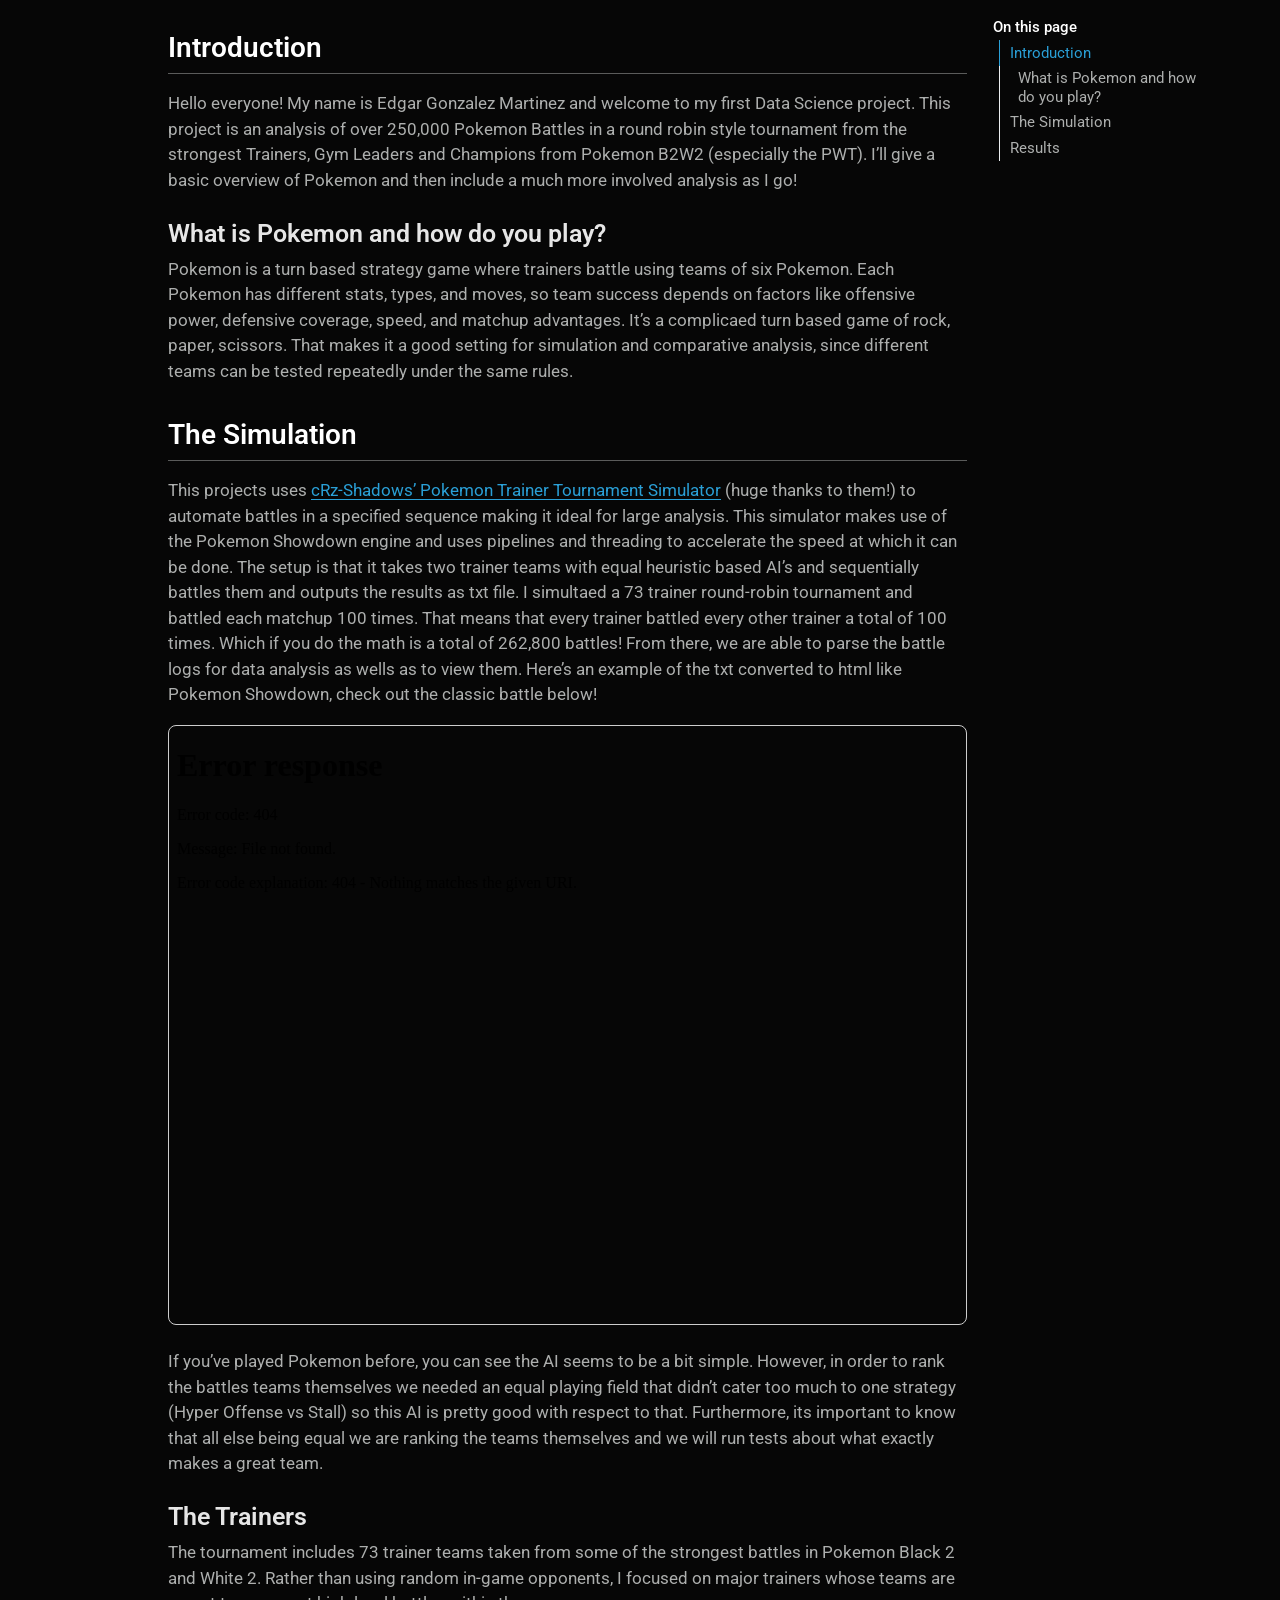
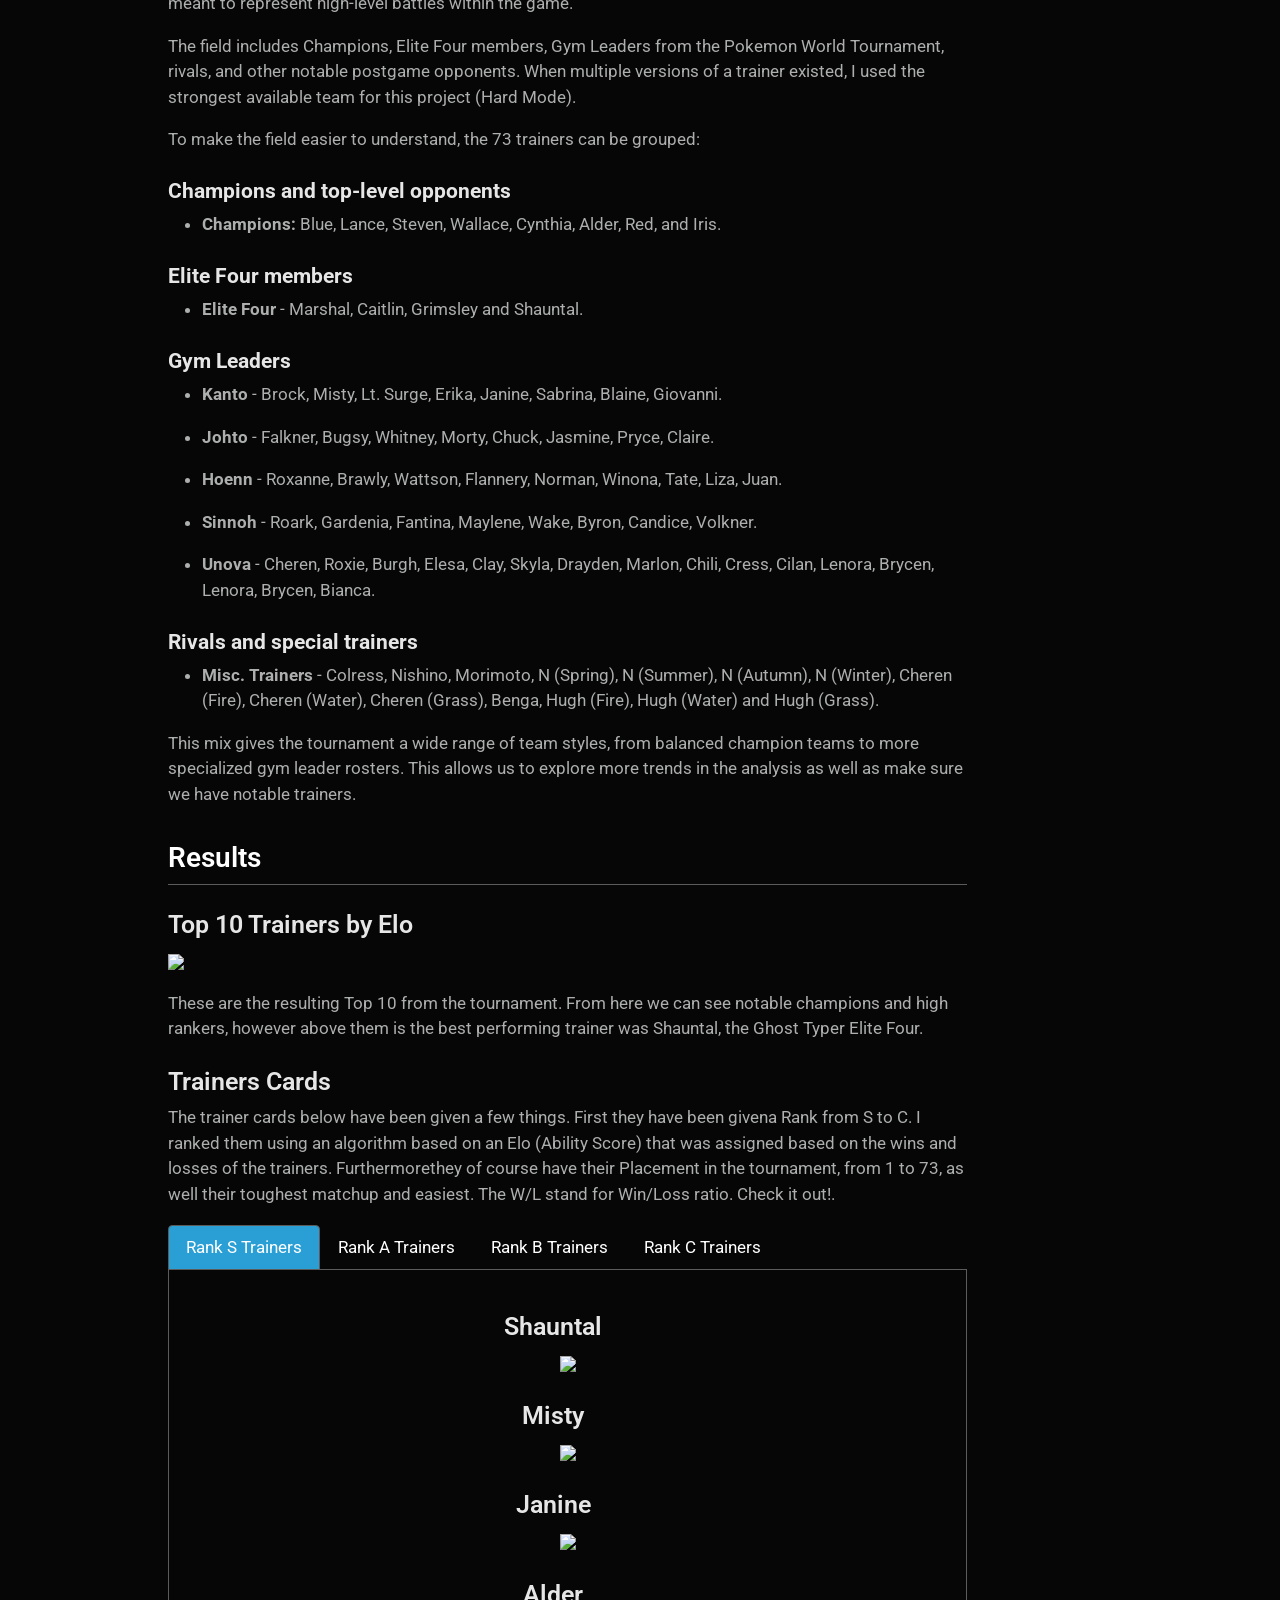
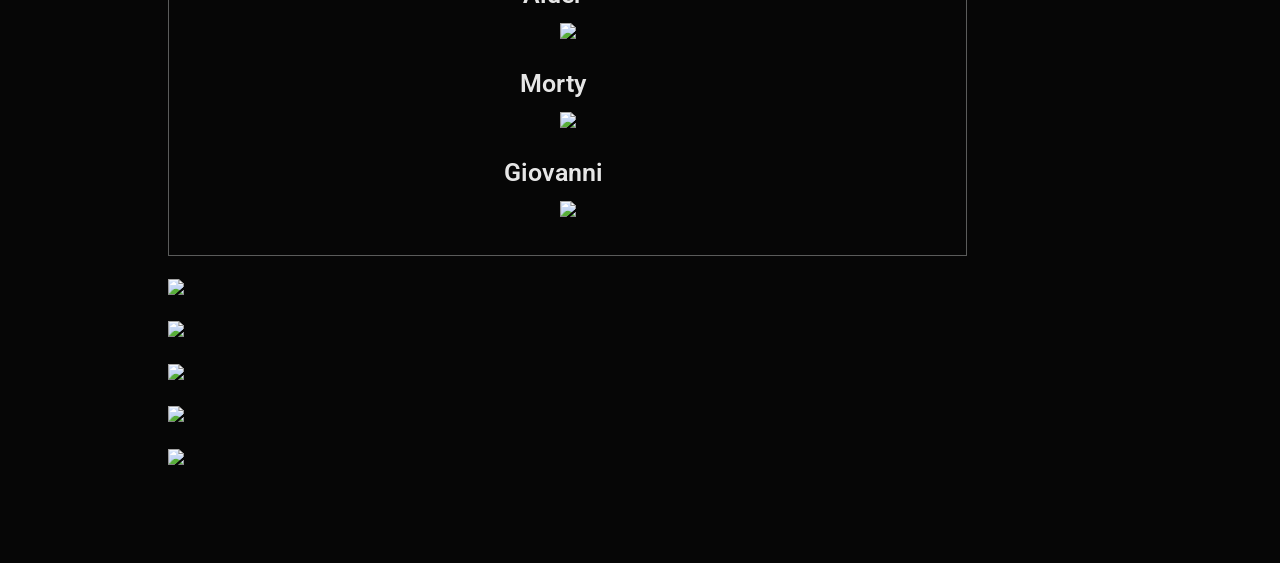
==== docs/index.html @ 23c2a42d "Fresh start: Website and code only, excluding raw data" ====
<!DOCTYPE html>
<html xmlns="http://www.w3.org/1999/xhtml" lang="en" xml:lang="en"><head>

<meta charset="utf-8">
<meta name="generator" content="quarto-1.4.550">

<meta name="viewport" content="width=device-width, initial-scale=1.0, user-scalable=yes">


<title>index</title>
<style>
code{white-space: pre-wrap;}
span.smallcaps{font-variant: small-caps;}
div.columns{display: flex; gap: min(4vw, 1.5em);}
div.column{flex: auto; overflow-x: auto;}
div.hanging-indent{margin-left: 1.5em; text-indent: -1.5em;}
ul.task-list{list-style: none;}
ul.task-list li input[type="checkbox"] {
  width: 0.8em;
  margin: 0 0.8em 0.2em -1em; /* quarto-specific, see https://github.com/quarto-dev/quarto-cli/issues/4556 */ 
  vertical-align: middle;
}
</style>


<script src="site_libs/quarto-nav/quarto-nav.js"></script>
<script src="site_libs/clipboard/clipboard.min.js"></script>
<script src="site_libs/quarto-search/autocomplete.umd.js"></script>
<script src="site_libs/quarto-search/fuse.min.js"></script>
<script src="site_libs/quarto-search/quarto-search.js"></script>
<meta name="quarto:offset" content="./">
<script src="site_libs/quarto-html/quarto.js"></script>
<script src="site_libs/quarto-html/popper.min.js"></script>
<script src="site_libs/quarto-html/tippy.umd.min.js"></script>
<script src="site_libs/quarto-html/anchor.min.js"></script>
<link href="site_libs/quarto-html/tippy.css" rel="stylesheet">
<link href="site_libs/quarto-html/quarto-syntax-highlighting-dark.css" rel="stylesheet" id="quarto-text-highlighting-styles">
<script src="site_libs/bootstrap/bootstrap.min.js"></script>
<link href="site_libs/bootstrap/bootstrap-icons.css" rel="stylesheet">
<link href="site_libs/bootstrap/bootstrap.min.css" rel="stylesheet" id="quarto-bootstrap" data-mode="dark">
<script id="quarto-search-options" type="application/json">{
  "location": "sidebar",
  "copy-button": false,
  "collapse-after": 3,
  "panel-placement": "start",
  "type": "textbox",
  "limit": 50,
  "keyboard-shortcut": [
    "f",
    "/",
    "s"
  ],
  "show-item-context": false,
  "language": {
    "search-no-results-text": "No results",
    "search-matching-documents-text": "matching documents",
    "search-copy-link-title": "Copy link to search",
    "search-hide-matches-text": "Hide additional matches",
    "search-more-match-text": "more match in this document",
    "search-more-matches-text": "more matches in this document",
    "search-clear-button-title": "Clear",
    "search-text-placeholder": "",
    "search-detached-cancel-button-title": "Cancel",
    "search-submit-button-title": "Submit",
    "search-label": "Search"
  }
}</script>


</head>

<body>

<div id="quarto-search-results"></div>
<!-- content -->
<div id="quarto-content" class="quarto-container page-columns page-rows-contents page-layout-article">
<!-- sidebar -->
<!-- margin-sidebar -->
    <div id="quarto-margin-sidebar" class="sidebar margin-sidebar">
        <nav id="TOC" role="doc-toc" class="toc-active">
    <h2 id="toc-title">On this page</h2>
   
  <ul>
  <li><a href="#introduction" id="toc-introduction" class="nav-link active" data-scroll-target="#introduction">Introduction</a>
  <ul class="collapse">
  <li><a href="#what-is-pokemon-and-how-do-you-play" id="toc-what-is-pokemon-and-how-do-you-play" class="nav-link" data-scroll-target="#what-is-pokemon-and-how-do-you-play">What is Pokemon and how do you play?</a></li>
  </ul></li>
  <li><a href="#the-simulation" id="toc-the-simulation" class="nav-link" data-scroll-target="#the-simulation">The Simulation</a>
  <ul class="collapse">
  <li><a href="#the-trainers" id="toc-the-trainers" class="nav-link" data-scroll-target="#the-trainers">The Trainers</a></li>
  </ul></li>
  <li><a href="#results" id="toc-results" class="nav-link" data-scroll-target="#results">Results</a>
  <ul class="collapse">
  <li><a href="#top-10-trainers-by-elo" id="toc-top-10-trainers-by-elo" class="nav-link" data-scroll-target="#top-10-trainers-by-elo">Top 10 Trainers by Elo</a></li>
  <li><a href="#trainers-cards" id="toc-trainers-cards" class="nav-link" data-scroll-target="#trainers-cards">Trainers Cards</a></li>
  </ul></li>
  </ul>
</nav>
    </div>
<!-- main -->
<main class="content" id="quarto-document-content">




<section id="introduction" class="level2">
<h2 class="anchored" data-anchor-id="introduction">Introduction</h2>
<p>Hello everyone! My name is Edgar Gonzalez Martinez and welcome to my first Data Science project. This project is an analysis of over 250,000 Pokemon Battles in a round robin style tournament from the strongest Trainers, Gym Leaders and Champions from Pokemon B2W2 (especially the PWT). I’ll give a basic overview of Pokemon and then include a much more involved analysis as I go!</p>
<section id="what-is-pokemon-and-how-do-you-play" class="level3">
<h3 class="anchored" data-anchor-id="what-is-pokemon-and-how-do-you-play">What is Pokemon and how do you play?</h3>
<p>Pokemon is a turn based strategy game where trainers battle using teams of six Pokemon. Each Pokemon has different stats, types, and moves, so team success depends on factors like offensive power, defensive coverage, speed, and matchup advantages. It’s a complicaed turn based game of rock, paper, scissors. That makes it a good setting for simulation and comparative analysis, since different teams can be tested repeatedly under the same rules.</p>
</section>
</section>
<section id="the-simulation" class="level2">
<h2 class="anchored" data-anchor-id="the-simulation">The Simulation</h2>
<p>This projects uses <a href="https://github.com/cRz-Shadows/Pokemon_Trainer_Tournament_Simulator">cRz-Shadows’ Pokemon Trainer Tournament Simulator</a> (huge thanks to them!) to automate battles in a specified sequence making it ideal for large analysis. This simulator makes use of the Pokemon Showdown engine and uses pipelines and threading to accelerate the speed at which it can be done. The setup is that it takes two trainer teams with equal heuristic based AI’s and sequentially battles them and outputs the results as txt file. I simultaed a 73 trainer round-robin tournament and battled each matchup 100 times. That means that every trainer battled every other trainer a total of 100 times. Which if you do the math is a total of 262,800 battles! From there, we are able to parse the battle logs for data analysis as wells as to view them. Here’s an example of the txt converted to html like Pokemon Showdown, check out the classic battle below!</p>
<iframe src="Data/Tour100/battles_html/Blue_vs_Red.html" width="100%" height="600px" style="border: 1px solid #ccc; border-radius: 8px;">
</iframe>
<p>If you’ve played Pokemon before, you can see the AI seems to be a bit simple. However, in order to rank the battles teams themselves we needed an equal playing field that didn’t cater too much to one strategy (Hyper Offense vs Stall) so this AI is pretty good with respect to that. Furthermore, its important to know that all else being equal we are ranking the teams themselves and we will run tests about what exactly makes a great team.</p>
<section id="the-trainers" class="level3">
<h3 class="anchored" data-anchor-id="the-trainers">The Trainers</h3>
<p>The tournament includes 73 trainer teams taken from some of the strongest battles in Pokemon Black 2 and White 2. Rather than using random in-game opponents, I focused on major trainers whose teams are meant to represent high-level battles within the game.</p>
<p>The field includes Champions, Elite Four members, Gym Leaders from the Pokemon World Tournament, rivals, and other notable postgame opponents. When multiple versions of a trainer existed, I used the strongest available team for this project (Hard Mode).</p>
<p>To make the field easier to understand, the 73 trainers can be grouped:</p>
<section id="champions-and-top-level-opponents" class="level4">
<h4 class="anchored" data-anchor-id="champions-and-top-level-opponents"><strong>Champions and top-level opponents</strong></h4>
<ul>
<li><strong>Champions:</strong> Blue, Lance, Steven, Wallace, Cynthia, Alder, Red, and Iris.</li>
</ul>
</section>
<section id="elite-four-members" class="level4">
<h4 class="anchored" data-anchor-id="elite-four-members"><strong>Elite Four members</strong></h4>
<ul>
<li><strong>Elite Four</strong> - Marshal, Caitlin, Grimsley and Shauntal.</li>
</ul>
</section>
<section id="gym-leaders" class="level4">
<h4 class="anchored" data-anchor-id="gym-leaders"><strong>Gym Leaders</strong></h4>
<ul>
<li><p><strong>Kanto</strong> - Brock, Misty, Lt. Surge, Erika, Janine, Sabrina, Blaine, Giovanni.</p></li>
<li><p><strong>Johto</strong> - Falkner, Bugsy, Whitney, Morty, Chuck, Jasmine, Pryce, Claire.</p></li>
<li><p><strong>Hoenn</strong> - Roxanne, Brawly, Wattson, Flannery, Norman, Winona, Tate, Liza, Juan.</p></li>
<li><p><strong>Sinnoh</strong> - Roark, Gardenia, Fantina, Maylene, Wake, Byron, Candice, Volkner.</p></li>
<li><p><strong>Unova</strong> - Cheren, Roxie, Burgh, Elesa, Clay, Skyla, Drayden, Marlon, Chili, Cress, Cilan, Lenora, Brycen, Lenora, Brycen, Bianca.</p></li>
</ul>
</section>
<section id="rivals-and-special-trainers" class="level4">
<h4 class="anchored" data-anchor-id="rivals-and-special-trainers"><strong>Rivals and special trainers</strong></h4>
<ul>
<li><strong>Misc. Trainers</strong> - Colress, Nishino, Morimoto, N (Spring), N (Summer), N (Autumn), N (Winter), Cheren (Fire), Cheren (Water), Cheren (Grass), Benga, Hugh (Fire), Hugh (Water) and Hugh (Grass).</li>
</ul>
<p>This mix gives the tournament a wide range of team styles, from balanced champion teams to more specialized gym leader rosters. This allows us to explore more trends in the analysis as well as make sure we have notable trainers.</p>
</section>
</section>
</section>
<section id="results" class="level2">
<h2 class="anchored" data-anchor-id="results">Results</h2>
<section id="top-10-trainers-by-elo" class="level3">
<h3 class="anchored" data-anchor-id="top-10-trainers-by-elo">Top 10 Trainers by Elo</h3>
<p><img src="Data/top10_elo_bar.png" class="img-fluid" style="width:100.0%"></p>
<p>These are the resulting Top 10 from the tournament. From here we can see notable champions and high rankers, however above them is the best performing trainer was Shauntal, the Ghost Typer Elite Four.</p>
</section>
<section id="trainers-cards" class="level3">
<h3 class="anchored" data-anchor-id="trainers-cards">Trainers Cards</h3>
<p>The trainer cards below have been given a few things. First they have been givena Rank from S to C. I ranked them using an algorithm based on an Elo (Ability Score) that was assigned based on the wins and losses of the trainers. Furthermorethey of course have their Placement in the tournament, from 1 to 73, as well their toughest matchup and easiest. The W/L stand for Win/Loss ratio. Check it out!.</p>
<div class="tabset-margin-container"></div><div class="panel-tabset">
<ul class="nav nav-tabs" role="tablist"><li class="nav-item" role="presentation"><a class="nav-link active" id="tabset-1-1-tab" data-bs-toggle="tab" data-bs-target="#tabset-1-1" role="tab" aria-controls="tabset-1-1" aria-selected="true">Rank S Trainers</a></li><li class="nav-item" role="presentation"><a class="nav-link" id="tabset-1-2-tab" data-bs-toggle="tab" data-bs-target="#tabset-1-2" role="tab" aria-controls="tabset-1-2" aria-selected="false">Rank A Trainers</a></li><li class="nav-item" role="presentation"><a class="nav-link" id="tabset-1-3-tab" data-bs-toggle="tab" data-bs-target="#tabset-1-3" role="tab" aria-controls="tabset-1-3" aria-selected="false">Rank B Trainers</a></li><li class="nav-item" role="presentation"><a class="nav-link" id="tabset-1-4-tab" data-bs-toggle="tab" data-bs-target="#tabset-1-4" role="tab" aria-controls="tabset-1-4" aria-selected="false">Rank C Trainers</a></li></ul>
<div class="tab-content">
<div id="tabset-1-1" class="tab-pane active" role="tabpanel" aria-labelledby="tabset-1-1-tab">
<div style="text-align: center;">
<section id="shauntal" class="level3">
<h3 class="anchored" data-anchor-id="shauntal">Shauntal</h3>
<p><img src="Data/youtube/Output/Shauntal_card.webp" class="img-fluid"></p>
</section>
<section id="misty" class="level3">
<h3 class="anchored" data-anchor-id="misty">Misty</h3>
<p><img src="Data/youtube/Output/Misty_card.webp" class="img-fluid"></p>
</section>
<section id="janine" class="level3">
<h3 class="anchored" data-anchor-id="janine">Janine</h3>
<p><img src="Data/youtube/Output/Janine_card.webp" class="img-fluid"></p>
</section>
<section id="alder" class="level3">
<h3 class="anchored" data-anchor-id="alder">Alder</h3>
<p><img src="Data/youtube/Output/Alder_card.webp" class="img-fluid"></p>
</section>
<section id="morty" class="level3">
<h3 class="anchored" data-anchor-id="morty">Morty</h3>
<p><img src="Data/youtube/Output/Morty_card.webp" class="img-fluid"></p>
</section>
<section id="giovanni" class="level3">
<h3 class="anchored" data-anchor-id="giovanni">Giovanni</h3>
<p><img src="Data/youtube/Output/Giovanni_card.webp" class="img-fluid"></p>
</section>
</div>
</div>
<div id="tabset-1-2" class="tab-pane" role="tabpanel" aria-labelledby="tabset-1-2-tab">
<div style="text-align: center;">
<section id="lance" class="level3">
<h3 class="anchored" data-anchor-id="lance">Lance</h3>
<p><img src="Data/youtube/Output/Lance_card.webp" class="img-fluid"></p>
</section>
<section id="n_autumn" class="level3">
<h3 class="anchored" data-anchor-id="n_autumn">N_Autumn</h3>
<p><img src="Data/youtube/Output/N_Autumn_card.webp" class="img-fluid"></p>
</section>
<section id="skyla" class="level3">
<h3 class="anchored" data-anchor-id="skyla">Skyla</h3>
<p><img src="Data/youtube/Output/Skyla_card.webp" class="img-fluid"></p>
</section>
<section id="wallace" class="level3">
<h3 class="anchored" data-anchor-id="wallace">Wallace</h3>
<p><img src="Data/youtube/Output/Wallace_card.webp" class="img-fluid"></p>
</section>
<section id="elesa" class="level3">
<h3 class="anchored" data-anchor-id="elesa">Elesa</h3>
<p><img src="Data/youtube/Output/Elesa_card.webp" class="img-fluid"></p>
</section>
<section id="clay" class="level3">
<h3 class="anchored" data-anchor-id="clay">Clay</h3>
<p><img src="Data/youtube/Output/Clay_card.webp" class="img-fluid"></p>
</section>
<section id="n_spring" class="level3">
<h3 class="anchored" data-anchor-id="n_spring">N_Spring</h3>
<p><img src="Data/youtube/Output/N_Spring_card.webp" class="img-fluid"></p>
</section>
<section id="jasmine" class="level3">
<h3 class="anchored" data-anchor-id="jasmine">Jasmine</h3>
<p><img src="Data/youtube/Output/Jasmine_card.webp" class="img-fluid"></p>
</section>
<section id="red" class="level3">
<h3 class="anchored" data-anchor-id="red">Red</h3>
<p><img src="Data/youtube/Output/Red_card.webp" class="img-fluid"></p>
</section>
<section id="cynthia" class="level3">
<h3 class="anchored" data-anchor-id="cynthia">Cynthia</h3>
<p><img src="Data/youtube/Output/Cynthia_card.webp" class="img-fluid"></p>
</section>
<section id="sabrina" class="level3">
<h3 class="anchored" data-anchor-id="sabrina">Sabrina</h3>
<p><img src="Data/youtube/Output/Sabrina_card.webp" class="img-fluid"></p>
</section>
<section id="grimsley" class="level3">
<h3 class="anchored" data-anchor-id="grimsley">Grimsley</h3>
<p><img src="Data/youtube/Output/Grimsley_card.webp" class="img-fluid"></p>
</section>
<section id="candice" class="level3">
<h3 class="anchored" data-anchor-id="candice">Candice</h3>
<p><img src="Data/youtube/Output/Candice_card.webp" class="img-fluid"></p>
</section>
<section id="brawly" class="level3">
<h3 class="anchored" data-anchor-id="brawly">Brawly</h3>
<p><img src="Data/youtube/Output/Brawly_card.webp" class="img-fluid"></p>
</section>
<section id="hugh_fire" class="level3">
<h3 class="anchored" data-anchor-id="hugh_fire">Hugh_Fire</h3>
<p><img src="Data/youtube/Output/Hugh_Fire_card.webp" class="img-fluid"></p>
</section>
<section id="norman" class="level3">
<h3 class="anchored" data-anchor-id="norman">Norman</h3>
<p><img src="Data/youtube/Output/Norman_card.webp" class="img-fluid"></p>
</section>
<section id="marshal" class="level3">
<h3 class="anchored" data-anchor-id="marshal">Marshal</h3>
<p><img src="Data/youtube/Output/Marshal_card.webp" class="img-fluid"></p>
</section>
<section id="nishino" class="level3">
<h3 class="anchored" data-anchor-id="nishino">Nishino</h3>
<p><img src="Data/youtube/Output/Nishino_card.webp" class="img-fluid"></p>
</section>
<section id="benga" class="level3">
<h3 class="anchored" data-anchor-id="benga">Benga</h3>
<p><img src="Data/youtube/Output/Benga_card.webp" class="img-fluid"></p>
</section>
<section id="wattson" class="level3">
<h3 class="anchored" data-anchor-id="wattson">Wattson</h3>
<p><img src="Data/youtube/Output/Wattson_card.webp" class="img-fluid"></p>
</section>
<section id="n_winter" class="level3">
<h3 class="anchored" data-anchor-id="n_winter">N_Winter</h3>
<p><img src="Data/youtube/Output/N_Winter_card.webp" class="img-fluid"></p>
</section>
<section id="iris" class="level3">
<h3 class="anchored" data-anchor-id="iris">Iris</h3>
<p><img src="Data/youtube/Output/Iris_card.webp" class="img-fluid"></p>
</section>
<section id="blue" class="level3">
<h3 class="anchored" data-anchor-id="blue">Blue</h3>
<p><img src="Data/youtube/Output/Blue_card.webp" class="img-fluid"></p>
</section>
</div>
</div>
<div id="tabset-1-3" class="tab-pane" role="tabpanel" aria-labelledby="tabset-1-3-tab">
<div style="text-align: center;">
<section id="brock" class="level3">
<h3 class="anchored" data-anchor-id="brock">Brock</h3>
<p><img src="Data/youtube/Output/Brock_card.webp" class="img-fluid"></p>
</section>
<section id="cheren" class="level3">
<h3 class="anchored" data-anchor-id="cheren">Cheren</h3>
<p><img src="Data/youtube/Output/Cheren_card.webp" class="img-fluid"></p>
</section>
<section id="roxie" class="level3">
<h3 class="anchored" data-anchor-id="roxie">Roxie</h3>
<p><img src="Data/youtube/Output/Roxie_card.webp" class="img-fluid"></p>
</section>
<section id="flannery" class="level3">
<h3 class="anchored" data-anchor-id="flannery">Flannery</h3>
<p><img src="Data/youtube/Output/Flannery_card.webp" class="img-fluid"></p>
</section>
<section id="blaine" class="level3">
<h3 class="anchored" data-anchor-id="blaine">Blaine</h3>
<p><img src="Data/youtube/Output/Blaine_card.webp" class="img-fluid"></p>
</section>
<section id="hugh_water" class="level3">
<h3 class="anchored" data-anchor-id="hugh_water">Hugh_Water</h3>
<p><img src="Data/youtube/Output/Hugh_Water_card.webp" class="img-fluid"></p>
</section>
<section id="cress" class="level3">
<h3 class="anchored" data-anchor-id="cress">Cress</h3>
<p><img src="Data/youtube/Output/Cress_card.webp" class="img-fluid"></p>
</section>
<section id="lt.surge" class="level3">
<h3 class="anchored" data-anchor-id="lt.surge">Lt.Surge</h3>
<p><img src="Data/youtube/Output/Lt.Surge_card.webp" class="img-fluid"></p>
</section>
<section id="burgh" class="level3">
<h3 class="anchored" data-anchor-id="burgh">Burgh</h3>
<p><img src="Data/youtube/Output/Burgh_card.webp" class="img-fluid"></p>
</section>
<section id="juan" class="level3">
<h3 class="anchored" data-anchor-id="juan">Juan</h3>
<p><img src="Data/youtube/Output/Juan_card.webp" class="img-fluid"></p>
</section>
<section id="erika" class="level3">
<h3 class="anchored" data-anchor-id="erika">Erika</h3>
<p><img src="Data/youtube/Output/Erika_card.webp" class="img-fluid"></p>
</section>
<section id="gardenia" class="level3">
<h3 class="anchored" data-anchor-id="gardenia">Gardenia</h3>
<p><img src="Data/youtube/Output/Gardenia_card.webp" class="img-fluid"></p>
</section>
<section id="marlon" class="level3">
<h3 class="anchored" data-anchor-id="marlon">Marlon</h3>
<p><img src="Data/youtube/Output/Marlon_card.webp" class="img-fluid"></p>
</section>
<section id="bugsy" class="level3">
<h3 class="anchored" data-anchor-id="bugsy">Bugsy</h3>
<p><img src="Data/youtube/Output/Bugsy_card.webp" class="img-fluid"></p>
</section>
<section id="chuck" class="level3">
<h3 class="anchored" data-anchor-id="chuck">Chuck</h3>
<p><img src="Data/youtube/Output/Chuck_card.webp" class="img-fluid"></p>
</section>
<section id="whitney" class="level3">
<h3 class="anchored" data-anchor-id="whitney">Whitney</h3>
<p><img src="Data/youtube/Output/Whitney_card.webp" class="img-fluid"></p>
</section>
<section id="hugh_grass" class="level3">
<h3 class="anchored" data-anchor-id="hugh_grass">Hugh_Grass</h3>
<p><img src="Data/youtube/Output/Hugh_Grass_card.webp" class="img-fluid"></p>
</section>
<section id="drayden" class="level3">
<h3 class="anchored" data-anchor-id="drayden">Drayden</h3>
<p><img src="Data/youtube/Output/Drayden_card.webp" class="img-fluid"></p>
</section>
<section id="lenora" class="level3">
<h3 class="anchored" data-anchor-id="lenora">Lenora</h3>
<p><img src="Data/youtube/Output/Lenora_card.webp" class="img-fluid"></p>
</section>
<section id="pryce" class="level3">
<h3 class="anchored" data-anchor-id="pryce">Pryce</h3>
<p><img src="Data/youtube/Output/Pryce_card.webp" class="img-fluid"></p>
</section>
<section id="clair" class="level3">
<h3 class="anchored" data-anchor-id="clair">Clair</h3>
<p><img src="Data/youtube/Output/Clair_card.webp" class="img-fluid"></p>
</section>
<section id="bianca" class="level3">
<h3 class="anchored" data-anchor-id="bianca">Bianca</h3>
<p><img src="Data/youtube/Output/Bianca_card.webp" class="img-fluid"></p>
</section>
<section id="cheren_fire" class="level3">
<h3 class="anchored" data-anchor-id="cheren_fire">Cheren_Fire</h3>
<p><img src="Data/youtube/Output/Cheren_Fire_card.webp" class="img-fluid"></p>
</section>
<section id="maylene" class="level3">
<h3 class="anchored" data-anchor-id="maylene">Maylene</h3>
<p><img src="Data/youtube/Output/Maylene_card.webp" class="img-fluid"></p>
</section>
<section id="wake" class="level3">
<h3 class="anchored" data-anchor-id="wake">Wake</h3>
<p><img src="Data/youtube/Output/Wake_card.webp" class="img-fluid"></p>
</section>
<section id="fantina" class="level3">
<h3 class="anchored" data-anchor-id="fantina">Fantina</h3>
<p><img src="Data/youtube/Output/Fantina_card.webp" class="img-fluid"></p>
</section>
</div>
</div>
<div id="tabset-1-4" class="tab-pane" role="tabpanel" aria-labelledby="tabset-1-4-tab">
<div style="text-align: center;">
<section id="steven" class="level3">
<h3 class="anchored" data-anchor-id="steven">Steven</h3>
<p><img src="Data/youtube/Output/Steven_card.webp" class="img-fluid"></p>
</section>
<section id="cheren_water" class="level3">
<h3 class="anchored" data-anchor-id="cheren_water">Cheren_Water</h3>
<p><img src="Data/youtube/Output/Cheren_Water_card.webp" class="img-fluid"></p>
</section>
<section id="winona" class="level3">
<h3 class="anchored" data-anchor-id="winona">Winona</h3>
<p><img src="Data/youtube/Output/Winona_card.webp" class="img-fluid"></p>
</section>
<section id="n_summer" class="level3">
<h3 class="anchored" data-anchor-id="n_summer">N_Summer</h3>
<p><img src="Data/youtube/Output/N_Summer_card.webp" class="img-fluid"></p>
</section>
<section id="volkner" class="level3">
<h3 class="anchored" data-anchor-id="volkner">Volkner</h3>
<p><img src="Data/youtube/Output/Volkner_card.webp" class="img-fluid"></p>
</section>
<section id="caitlin" class="level3">
<h3 class="anchored" data-anchor-id="caitlin">Caitlin</h3>
<p><img src="Data/youtube/Output/Caitlin_card.webp" class="img-fluid"></p>
</section>
<section id="cheren_grass" class="level3">
<h3 class="anchored" data-anchor-id="cheren_grass">Cheren_Grass</h3>
<p><img src="Data/youtube/Output/Cheren_Grass_card.webp" class="img-fluid"></p>
</section>
<section id="liza" class="level3">
<h3 class="anchored" data-anchor-id="liza">Liza</h3>
<p><img src="Data/youtube/Output/Liza_card.webp" class="img-fluid"></p>
</section>
<section id="brycen" class="level3">
<h3 class="anchored" data-anchor-id="brycen">Brycen</h3>
<p><img src="Data/youtube/Output/Brycen_card.webp" class="img-fluid"></p>
</section>
<section id="chili" class="level3">
<h3 class="anchored" data-anchor-id="chili">Chili</h3>
<p><img src="Data/youtube/Output/Chili_card.webp" class="img-fluid"></p>
</section>
<section id="tate" class="level3">
<h3 class="anchored" data-anchor-id="tate">Tate</h3>
<p><img src="Data/youtube/Output/Tate_card.webp" class="img-fluid"></p>
</section>
<section id="byron" class="level3">
<h3 class="anchored" data-anchor-id="byron">Byron</h3>
<p><img src="Data/youtube/Output/Byron_card.webp" class="img-fluid"></p>
</section>
<section id="roxanne" class="level3">
<h3 class="anchored" data-anchor-id="roxanne">Roxanne</h3>
<p><img src="Data/youtube/Output/Roxanne_card.webp" class="img-fluid"></p>
</section>
<section id="colress" class="level3">
<h3 class="anchored" data-anchor-id="colress">Colress</h3>
<p><img src="Data/youtube/Output/Colress_card.webp" class="img-fluid"></p>
</section>
<section id="roark" class="level3">
<h3 class="anchored" data-anchor-id="roark">Roark</h3>
<p><img src="Data/youtube/Output/Roark_card.webp" class="img-fluid"></p>
</section>
<section id="morimoto" class="level3">
<h3 class="anchored" data-anchor-id="morimoto">Morimoto</h3>
<p><img src="Data/youtube/Output/Morimoto_card.webp" class="img-fluid"></p>
</section>
<section id="cilan" class="level3">
<h3 class="anchored" data-anchor-id="cilan">Cilan</h3>
<p><img src="Data/youtube/Output/Cilan_card.webp" class="img-fluid"></p>
</section>
</div>
</div>
</div>
</div>
<p><img src="Data/all_trainers_elo_scatter.png" class="img-fluid" style="width:100.0%"></p>
<p><img src="Data/analysis/pca_pc1_pc2.png" class="img-fluid" style="width:100.0%"></p>
<p><img src="Data/analysis/ability_vs_unique_move_types.png" class="img-fluid" style="width:100.0%"></p>
<p><img src="Data/analysis/story_bulk_quadratic.png" class="img-fluid" style="width:100.0%"></p>
<p><img src="Data/analysis/top2_coefficients.png" class="img-fluid" style="width:100.0%"></p>


</section>
</section>

</main> <!-- /main -->
<script id="quarto-html-after-body" type="application/javascript">
window.document.addEventListener("DOMContentLoaded", function (event) {
  const toggleBodyColorMode = (bsSheetEl) => {
    const mode = bsSheetEl.getAttribute("data-mode");
    const bodyEl = window.document.querySelector("body");
    if (mode === "dark") {
      bodyEl.classList.add("quarto-dark");
      bodyEl.classList.remove("quarto-light");
    } else {
      bodyEl.classList.add("quarto-light");
      bodyEl.classList.remove("quarto-dark");
    }
  }
  const toggleBodyColorPrimary = () => {
    const bsSheetEl = window.document.querySelector("link#quarto-bootstrap");
    if (bsSheetEl) {
      toggleBodyColorMode(bsSheetEl);
    }
  }
  toggleBodyColorPrimary();  
  const icon = "";
  const anchorJS = new window.AnchorJS();
  anchorJS.options = {
    placement: 'right',
    icon: icon
  };
  anchorJS.add('.anchored');
  const isCodeAnnotation = (el) => {
    for (const clz of el.classList) {
      if (clz.startsWith('code-annotation-')) {                     
        return true;
      }
    }
    return false;
  }
  const clipboard = new window.ClipboardJS('.code-copy-button', {
    text: function(trigger) {
      const codeEl = trigger.previousElementSibling.cloneNode(true);
      for (const childEl of codeEl.children) {
        if (isCodeAnnotation(childEl)) {
          childEl.remove();
        }
      }
      return codeEl.innerText;
    }
  });
  clipboard.on('success', function(e) {
    // button target
    const button = e.trigger;
    // don't keep focus
    button.blur();
    // flash "checked"
    button.classList.add('code-copy-button-checked');
    var currentTitle = button.getAttribute("title");
    button.setAttribute("title", "Copied!");
    let tooltip;
    if (window.bootstrap) {
      button.setAttribute("data-bs-toggle", "tooltip");
      button.setAttribute("data-bs-placement", "left");
      button.setAttribute("data-bs-title", "Copied!");
      tooltip = new bootstrap.Tooltip(button, 
        { trigger: "manual", 
          customClass: "code-copy-button-tooltip",
          offset: [0, -8]});
      tooltip.show();    
    }
    setTimeout(function() {
      if (tooltip) {
        tooltip.hide();
        button.removeAttribute("data-bs-title");
        button.removeAttribute("data-bs-toggle");
        button.removeAttribute("data-bs-placement");
      }
      button.setAttribute("title", currentTitle);
      button.classList.remove('code-copy-button-checked');
    }, 1000);
    // clear code selection
    e.clearSelection();
  });
    var localhostRegex = new RegExp(/^(?:http|https):\/\/localhost\:?[0-9]*\//);
    var mailtoRegex = new RegExp(/^mailto:/);
      var filterRegex = new RegExp('/' + window.location.host + '/');
    var isInternal = (href) => {
        return filterRegex.test(href) || localhostRegex.test(href) || mailtoRegex.test(href);
    }
    // Inspect non-navigation links and adorn them if external
 	var links = window.document.querySelectorAll('a[href]:not(.nav-link):not(.navbar-brand):not(.toc-action):not(.sidebar-link):not(.sidebar-item-toggle):not(.pagination-link):not(.no-external):not([aria-hidden]):not(.dropdown-item):not(.quarto-navigation-tool)');
    for (var i=0; i<links.length; i++) {
      const link = links[i];
      if (!isInternal(link.href)) {
          // target, if specified
          link.setAttribute("target", "_blank");
          if (link.getAttribute("rel") === null) {
            link.setAttribute("rel", "noopener");
          }
      }
    }
  function tippyHover(el, contentFn, onTriggerFn, onUntriggerFn) {
    const config = {
      allowHTML: true,
      maxWidth: 500,
      delay: 100,
      arrow: false,
      appendTo: function(el) {
          return el.parentElement;
      },
      interactive: true,
      interactiveBorder: 10,
      theme: 'quarto',
      placement: 'bottom-start',
    };
    if (contentFn) {
      config.content = contentFn;
    }
    if (onTriggerFn) {
      config.onTrigger = onTriggerFn;
    }
    if (onUntriggerFn) {
      config.onUntrigger = onUntriggerFn;
    }
    window.tippy(el, config); 
  }
  const noterefs = window.document.querySelectorAll('a[role="doc-noteref"]');
  for (var i=0; i<noterefs.length; i++) {
    const ref = noterefs[i];
    tippyHover(ref, function() {
      // use id or data attribute instead here
      let href = ref.getAttribute('data-footnote-href') || ref.getAttribute('href');
      try { href = new URL(href).hash; } catch {}
      const id = href.replace(/^#\/?/, "");
      const note = window.document.getElementById(id);
      return note.innerHTML;
    });
  }
  const xrefs = window.document.querySelectorAll('a.quarto-xref');
  const processXRef = (id, note) => {
    // Strip column container classes
    const stripColumnClz = (el) => {
      el.classList.remove("page-full", "page-columns");
      if (el.children) {
        for (const child of el.children) {
          stripColumnClz(child);
        }
      }
    }
    stripColumnClz(note)
    if (id === null || id.startsWith('sec-')) {
      // Special case sections, only their first couple elements
      const container = document.createElement("div");
      if (note.children && note.children.length > 2) {
        container.appendChild(note.children[0].cloneNode(true));
        for (let i = 1; i < note.children.length; i++) {
          const child = note.children[i];
          if (child.tagName === "P" && child.innerText === "") {
            continue;
          } else {
            container.appendChild(child.cloneNode(true));
            break;
          }
        }
        if (window.Quarto?.typesetMath) {
          window.Quarto.typesetMath(container);
        }
        return container.innerHTML
      } else {
        if (window.Quarto?.typesetMath) {
          window.Quarto.typesetMath(note);
        }
        return note.innerHTML;
      }
    } else {
      // Remove any anchor links if they are present
      const anchorLink = note.querySelector('a.anchorjs-link');
      if (anchorLink) {
        anchorLink.remove();
      }
      if (window.Quarto?.typesetMath) {
        window.Quarto.typesetMath(note);
      }
      // TODO in 1.5, we should make sure this works without a callout special case
      if (note.classList.contains("callout")) {
        return note.outerHTML;
      } else {
        return note.innerHTML;
      }
    }
  }
  for (var i=0; i<xrefs.length; i++) {
    const xref = xrefs[i];
    tippyHover(xref, undefined, function(instance) {
      instance.disable();
      let url = xref.getAttribute('href');
      let hash = undefined; 
      if (url.startsWith('#')) {
        hash = url;
      } else {
        try { hash = new URL(url).hash; } catch {}
      }
      if (hash) {
        const id = hash.replace(/^#\/?/, "");
        const note = window.document.getElementById(id);
        if (note !== null) {
          try {
            const html = processXRef(id, note.cloneNode(true));
            instance.setContent(html);
          } finally {
            instance.enable();
            instance.show();
          }
        } else {
          // See if we can fetch this
          fetch(url.split('#')[0])
          .then(res => res.text())
          .then(html => {
            const parser = new DOMParser();
            const htmlDoc = parser.parseFromString(html, "text/html");
            const note = htmlDoc.getElementById(id);
            if (note !== null) {
              const html = processXRef(id, note);
              instance.setContent(html);
            } 
          }).finally(() => {
            instance.enable();
            instance.show();
          });
        }
      } else {
        // See if we can fetch a full url (with no hash to target)
        // This is a special case and we should probably do some content thinning / targeting
        fetch(url)
        .then(res => res.text())
        .then(html => {
          const parser = new DOMParser();
          const htmlDoc = parser.parseFromString(html, "text/html");
          const note = htmlDoc.querySelector('main.content');
          if (note !== null) {
            // This should only happen for chapter cross references
            // (since there is no id in the URL)
            // remove the first header
            if (note.children.length > 0 && note.children[0].tagName === "HEADER") {
              note.children[0].remove();
            }
            const html = processXRef(null, note);
            instance.setContent(html);
          } 
        }).finally(() => {
          instance.enable();
          instance.show();
        });
      }
    }, function(instance) {
    });
  }
      let selectedAnnoteEl;
      const selectorForAnnotation = ( cell, annotation) => {
        let cellAttr = 'data-code-cell="' + cell + '"';
        let lineAttr = 'data-code-annotation="' +  annotation + '"';
        const selector = 'span[' + cellAttr + '][' + lineAttr + ']';
        return selector;
      }
      const selectCodeLines = (annoteEl) => {
        const doc = window.document;
        const targetCell = annoteEl.getAttribute("data-target-cell");
        const targetAnnotation = annoteEl.getAttribute("data-target-annotation");
        const annoteSpan = window.document.querySelector(selectorForAnnotation(targetCell, targetAnnotation));
        const lines = annoteSpan.getAttribute("data-code-lines").split(",");
        const lineIds = lines.map((line) => {
          return targetCell + "-" + line;
        })
        let top = null;
        let height = null;
        let parent = null;
        if (lineIds.length > 0) {
            //compute the position of the single el (top and bottom and make a div)
            const el = window.document.getElementById(lineIds[0]);
            top = el.offsetTop;
            height = el.offsetHeight;
            parent = el.parentElement.parentElement;
          if (lineIds.length > 1) {
            const lastEl = window.document.getElementById(lineIds[lineIds.length - 1]);
            const bottom = lastEl.offsetTop + lastEl.offsetHeight;
            height = bottom - top;
          }
          if (top !== null && height !== null && parent !== null) {
            // cook up a div (if necessary) and position it 
            let div = window.document.getElementById("code-annotation-line-highlight");
            if (div === null) {
              div = window.document.createElement("div");
              div.setAttribute("id", "code-annotation-line-highlight");
              div.style.position = 'absolute';
              parent.appendChild(div);
            }
            div.style.top = top - 2 + "px";
            div.style.height = height + 4 + "px";
            div.style.left = 0;
            let gutterDiv = window.document.getElementById("code-annotation-line-highlight-gutter");
            if (gutterDiv === null) {
              gutterDiv = window.document.createElement("div");
              gutterDiv.setAttribute("id", "code-annotation-line-highlight-gutter");
              gutterDiv.style.position = 'absolute';
              const codeCell = window.document.getElementById(targetCell);
              const gutter = codeCell.querySelector('.code-annotation-gutter');
              gutter.appendChild(gutterDiv);
            }
            gutterDiv.style.top = top - 2 + "px";
            gutterDiv.style.height = height + 4 + "px";
          }
          selectedAnnoteEl = annoteEl;
        }
      };
      const unselectCodeLines = () => {
        const elementsIds = ["code-annotation-line-highlight", "code-annotation-line-highlight-gutter"];
        elementsIds.forEach((elId) => {
          const div = window.document.getElementById(elId);
          if (div) {
            div.remove();
          }
        });
        selectedAnnoteEl = undefined;
      };
        // Handle positioning of the toggle
    window.addEventListener(
      "resize",
      throttle(() => {
        elRect = undefined;
        if (selectedAnnoteEl) {
          selectCodeLines(selectedAnnoteEl);
        }
      }, 10)
    );
    function throttle(fn, ms) {
    let throttle = false;
    let timer;
      return (...args) => {
        if(!throttle) { // first call gets through
            fn.apply(this, args);
            throttle = true;
        } else { // all the others get throttled
            if(timer) clearTimeout(timer); // cancel #2
            timer = setTimeout(() => {
              fn.apply(this, args);
              timer = throttle = false;
            }, ms);
        }
      };
    }
      // Attach click handler to the DT
      const annoteDls = window.document.querySelectorAll('dt[data-target-cell]');
      for (const annoteDlNode of annoteDls) {
        annoteDlNode.addEventListener('click', (event) => {
          const clickedEl = event.target;
          if (clickedEl !== selectedAnnoteEl) {
            unselectCodeLines();
            const activeEl = window.document.querySelector('dt[data-target-cell].code-annotation-active');
            if (activeEl) {
              activeEl.classList.remove('code-annotation-active');
            }
            selectCodeLines(clickedEl);
            clickedEl.classList.add('code-annotation-active');
          } else {
            // Unselect the line
            unselectCodeLines();
            clickedEl.classList.remove('code-annotation-active');
          }
        });
      }
  const findCites = (el) => {
    const parentEl = el.parentElement;
    if (parentEl) {
      const cites = parentEl.dataset.cites;
      if (cites) {
        return {
          el,
          cites: cites.split(' ')
        };
      } else {
        return findCites(el.parentElement)
      }
    } else {
      return undefined;
    }
  };
  var bibliorefs = window.document.querySelectorAll('a[role="doc-biblioref"]');
  for (var i=0; i<bibliorefs.length; i++) {
    const ref = bibliorefs[i];
    const citeInfo = findCites(ref);
    if (citeInfo) {
      tippyHover(citeInfo.el, function() {
        var popup = window.document.createElement('div');
        citeInfo.cites.forEach(function(cite) {
          var citeDiv = window.document.createElement('div');
          citeDiv.classList.add('hanging-indent');
          citeDiv.classList.add('csl-entry');
          var biblioDiv = window.document.getElementById('ref-' + cite);
          if (biblioDiv) {
            citeDiv.innerHTML = biblioDiv.innerHTML;
          }
          popup.appendChild(citeDiv);
        });
        return popup.innerHTML;
      });
    }
  }
});
</script>
</div> <!-- /content -->




</body></html>
---- docs/site_libs/quarto-html/tippy.css ----
.tippy-box[data-animation=fade][data-state=hidden]{opacity:0}[data-tippy-root]{max-width:calc(100vw - 10px)}.tippy-box{position:relative;background-color:#333;color:#fff;border-radius:4px;font-size:14px;line-height:1.4;white-space:normal;outline:0;transition-property:transform,visibility,opacity}.tippy-box[data-placement^=top]>.tippy-arrow{bottom:0}.tippy-box[data-placement^=top]>.tippy-arrow:before{bottom:-7px;left:0;border-width:8px 8px 0;border-top-color:initial;transform-origin:center top}.tippy-box[data-placement^=bottom]>.tippy-arrow{top:0}.tippy-box[data-placement^=bottom]>.tippy-arrow:before{top:-7px;left:0;border-width:0 8px 8px;border-bottom-color:initial;transform-origin:center bottom}.tippy-box[data-placement^=left]>.tippy-arrow{right:0}.tippy-box[data-placement^=left]>.tippy-arrow:before{border-width:8px 0 8px 8px;border-left-color:initial;right:-7px;transform-origin:center left}.tippy-box[data-placement^=right]>.tippy-arrow{left:0}.tippy-box[data-placement^=right]>.tippy-arrow:before{left:-7px;border-width:8px 8px 8px 0;border-right-color:initial;transform-origin:center right}.tippy-box[data-inertia][data-state=visible]{transition-timing-function:cubic-bezier(.54,1.5,.38,1.11)}.tippy-arrow{width:16px;height:16px;color:#333}.tippy-arrow:before{content:"";position:absolute;border-color:transparent;border-style:solid}.tippy-content{position:relative;padding:5px 9px;z-index:1}
---- docs/site_libs/quarto-html/quarto-syntax-highlighting-dark.css ----
/* quarto syntax highlight colors */
:root {
  --quarto-hl-al-color: #f07178;
  --quarto-hl-an-color: #d4d0ab;
  --quarto-hl-at-color: #00e0e0;
  --quarto-hl-bn-color: #d4d0ab;
  --quarto-hl-bu-color: #abe338;
  --quarto-hl-ch-color: #abe338;
  --quarto-hl-co-color: #f8f8f2;
  --quarto-hl-cv-color: #ffd700;
  --quarto-hl-cn-color: #ffd700;
  --quarto-hl-cf-color: #ffa07a;
  --quarto-hl-dt-color: #ffa07a;
  --quarto-hl-dv-color: #d4d0ab;
  --quarto-hl-do-color: #f8f8f2;
  --quarto-hl-er-color: #f07178;
  --quarto-hl-ex-color: #00e0e0;
  --quarto-hl-fl-color: #d4d0ab;
  --quarto-hl-fu-color: #ffa07a;
  --quarto-hl-im-color: #abe338;
  --quarto-hl-in-color: #d4d0ab;
  --quarto-hl-kw-color: #ffa07a;
  --quarto-hl-op-color: #ffa07a;
  --quarto-hl-ot-color: #00e0e0;
  --quarto-hl-pp-color: #dcc6e0;
  --quarto-hl-re-color: #00e0e0;
  --quarto-hl-sc-color: #abe338;
  --quarto-hl-ss-color: #abe338;
  --quarto-hl-st-color: #abe338;
  --quarto-hl-va-color: #00e0e0;
  --quarto-hl-vs-color: #abe338;
  --quarto-hl-wa-color: #dcc6e0;
}

/* other quarto variables */
:root {
  --quarto-font-monospace: SFMono-Regular, Menlo, Monaco, Consolas, "Liberation Mono", "Courier New", monospace;
}

code span.al {
  background-color: #2a0f15;
  font-weight: bold;
  color: #f07178;
}

code span.an {
  color: #d4d0ab;
}

code span.at {
  color: #00e0e0;
}

code span.bn {
  color: #d4d0ab;
}

code span.bu {
  color: #abe338;
}

code span.ch {
  color: #abe338;
}

code span.co {
  font-style: italic;
  color: #f8f8f2;
}

code span.cv {
  color: #ffd700;
}

code span.cn {
  color: #ffd700;
}

code span.cf {
  font-weight: bold;
  color: #ffa07a;
}

code span.dt {
  color: #ffa07a;
}

code span.dv {
  color: #d4d0ab;
}

code span.do {
  color: #f8f8f2;
}

code span.er {
  color: #f07178;
  text-decoration: underline;
}

code span.ex {
  font-weight: bold;
  color: #00e0e0;
}

code span.fl {
  color: #d4d0ab;
}

code span.fu {
  color: #ffa07a;
}

code span.im {
  color: #abe338;
}

code span.in {
  color: #d4d0ab;
}

code span.kw {
  font-weight: bold;
  color: #ffa07a;
}

pre > code.sourceCode > span {
  color: #f8f8f2;
}

code span {
  color: #f8f8f2;
}

code.sourceCode > span {
  color: #f8f8f2;
}

div.sourceCode,
div.sourceCode pre.sourceCode {
  color: #f8f8f2;
}

code span.op {
  color: #ffa07a;
}

code span.ot {
  color: #00e0e0;
}

code span.pp {
  color: #dcc6e0;
}

code span.re {
  background-color: #f8f8f2;
  color: #00e0e0;
}

code span.sc {
  color: #abe338;
}

code span.ss {
  color: #abe338;
}

code span.st {
  color: #abe338;
}

code span.va {
  color: #00e0e0;
}

code span.vs {
  color: #abe338;
}

code span.wa {
  color: #dcc6e0;
}

.prevent-inlining {
  content: "</";
}

/*# sourceMappingURL=935a306eefa94366c21e1a970dddb765.css.map */
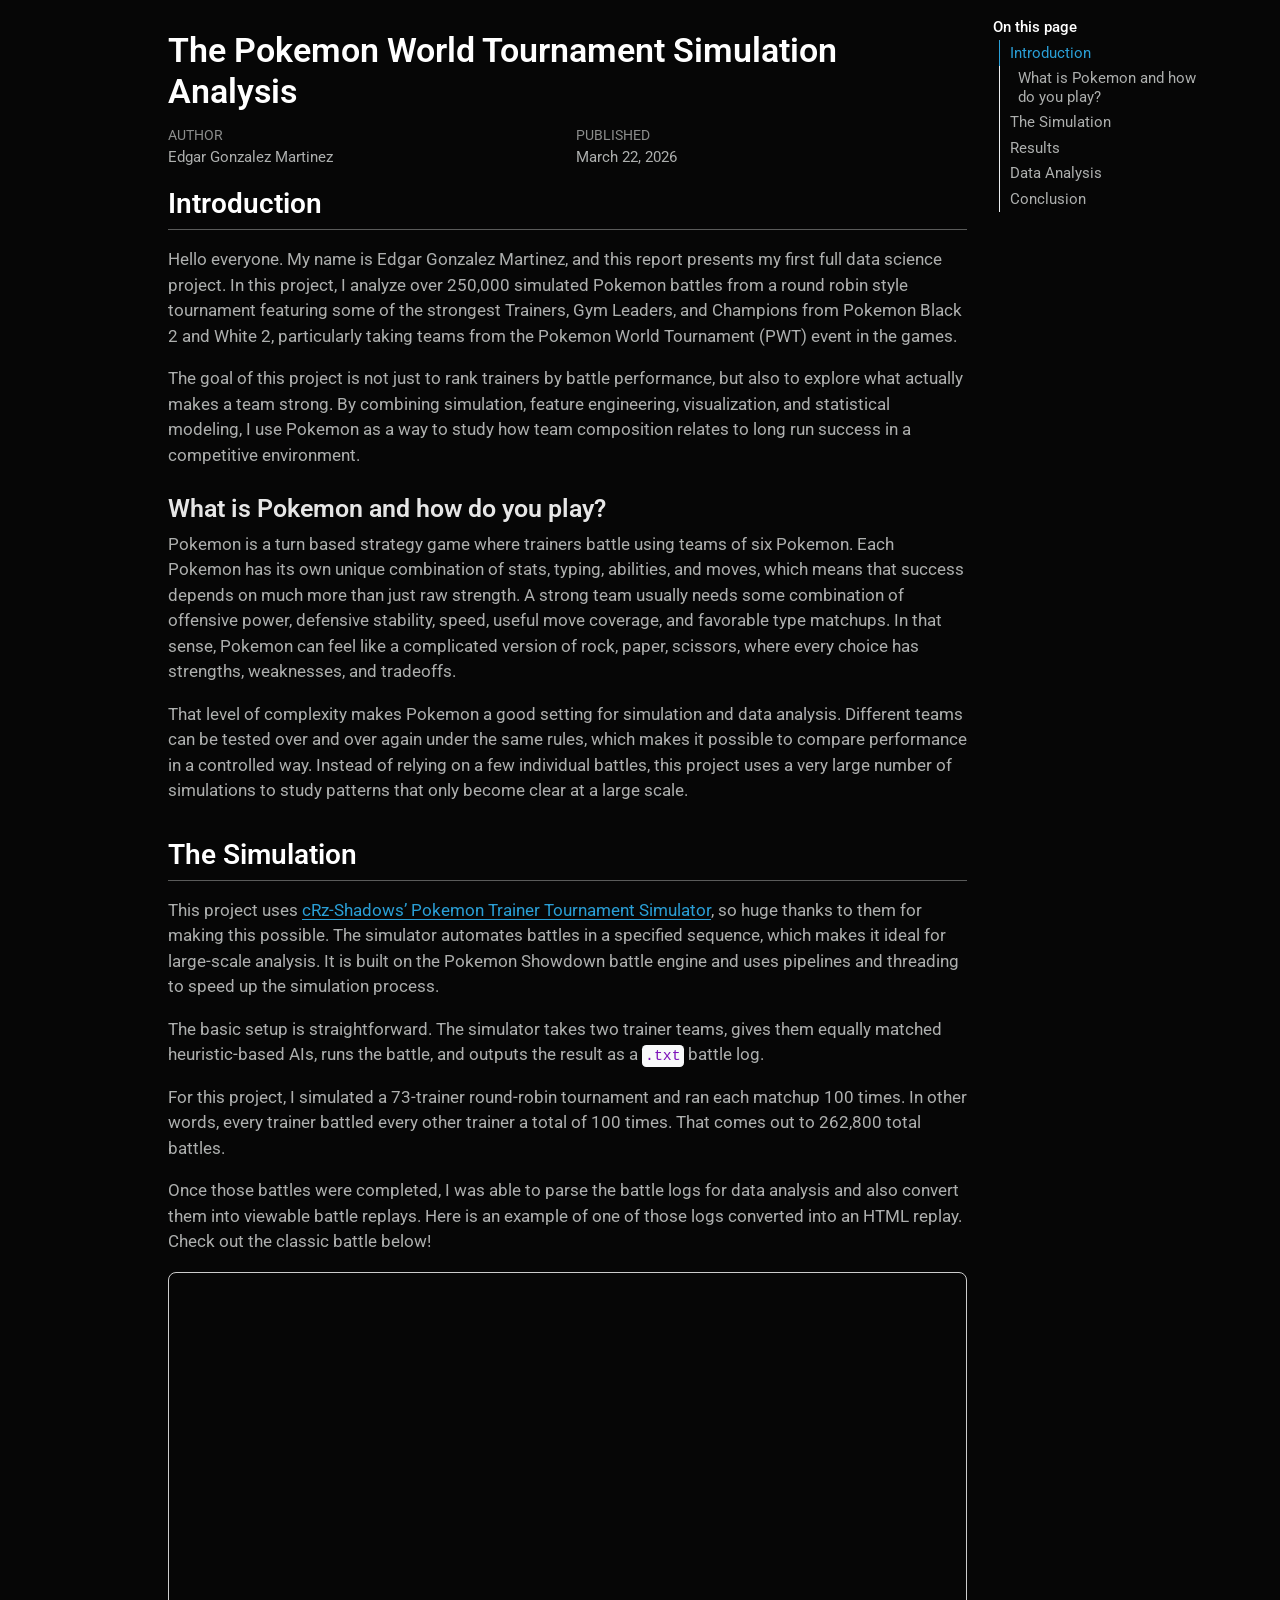
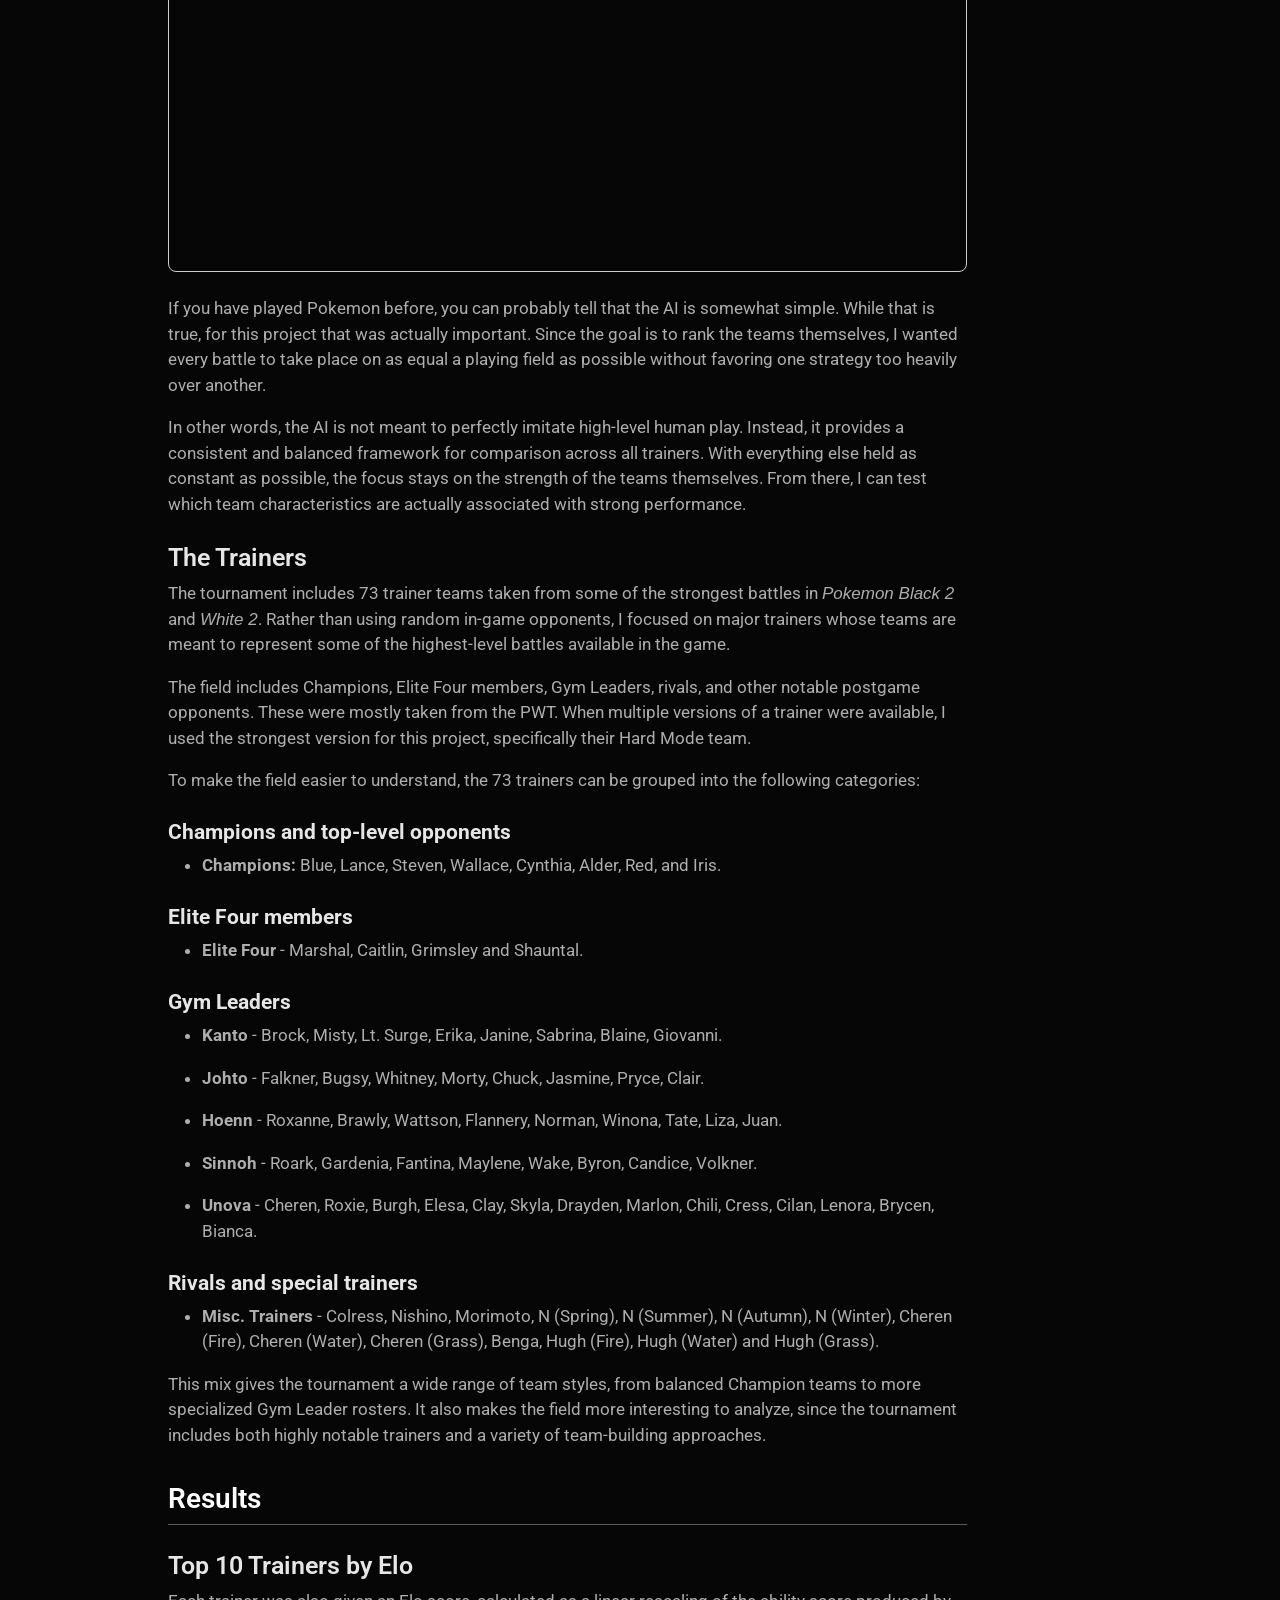
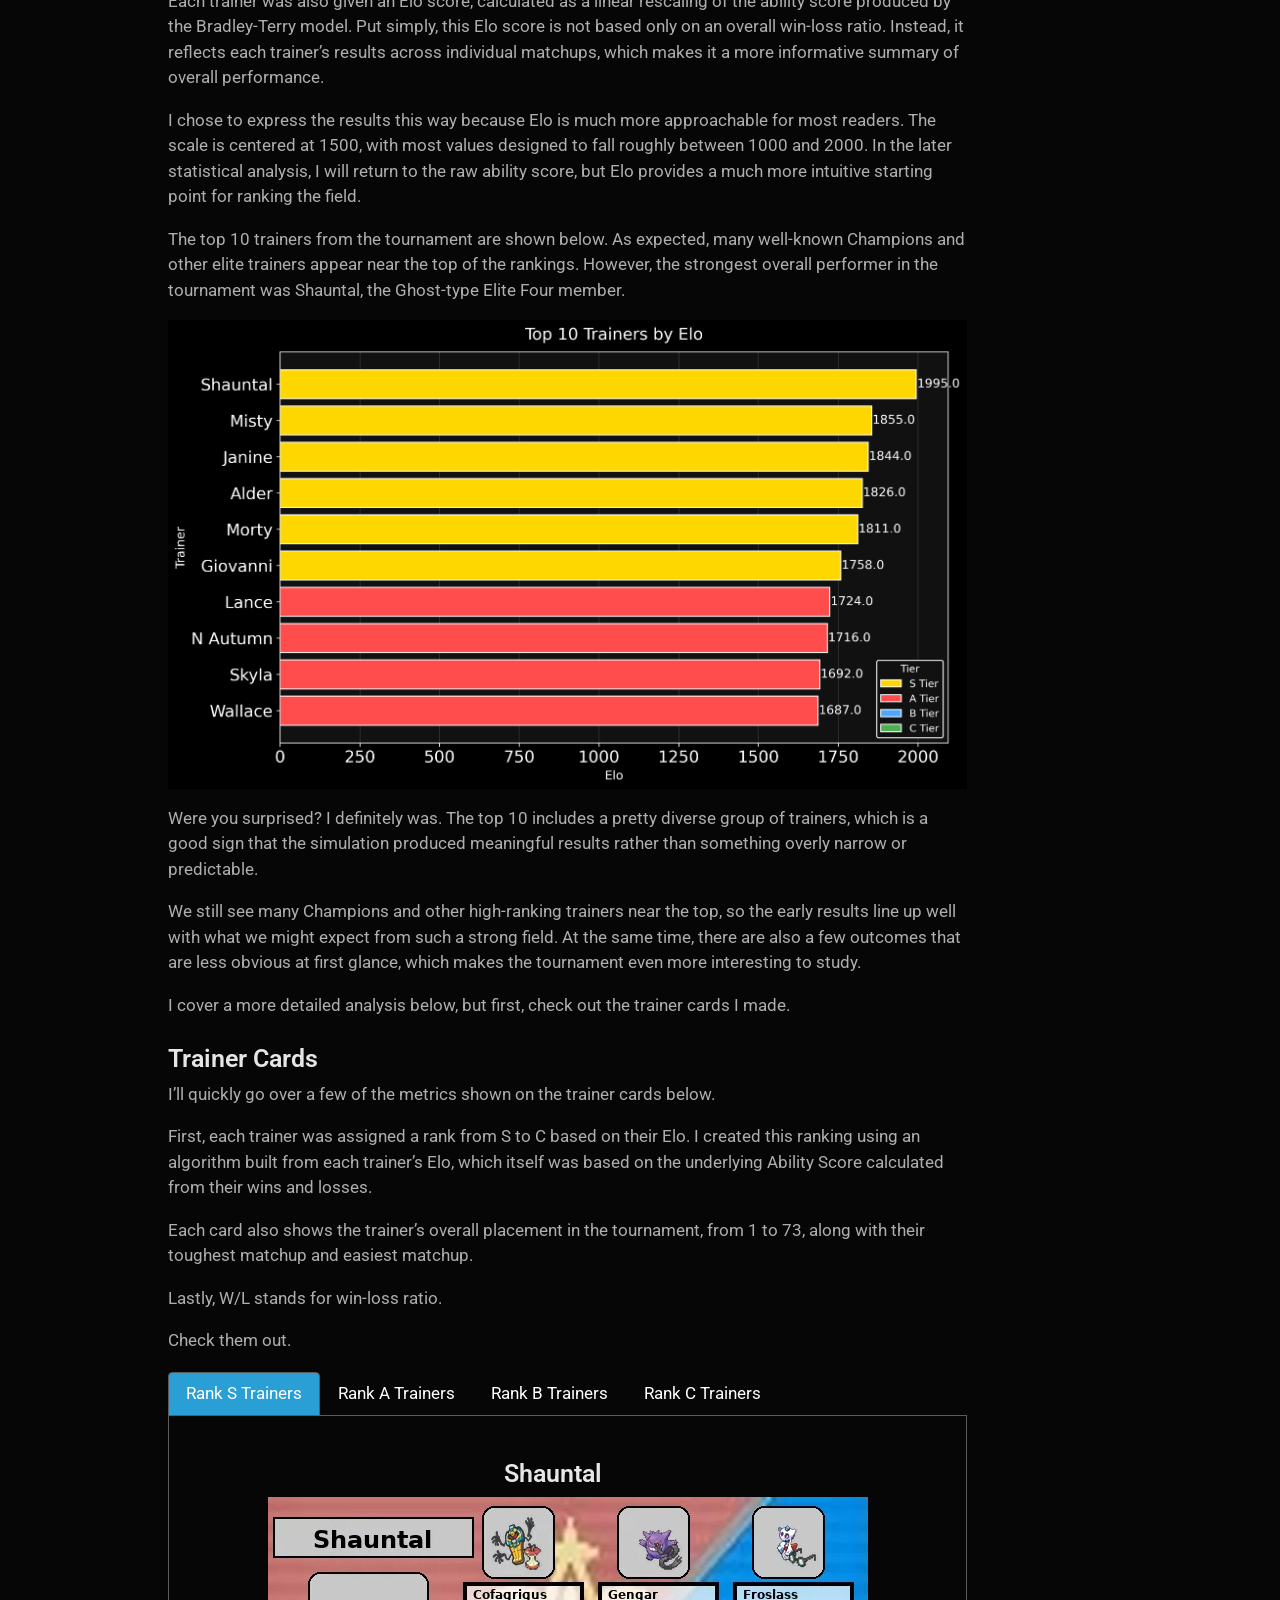
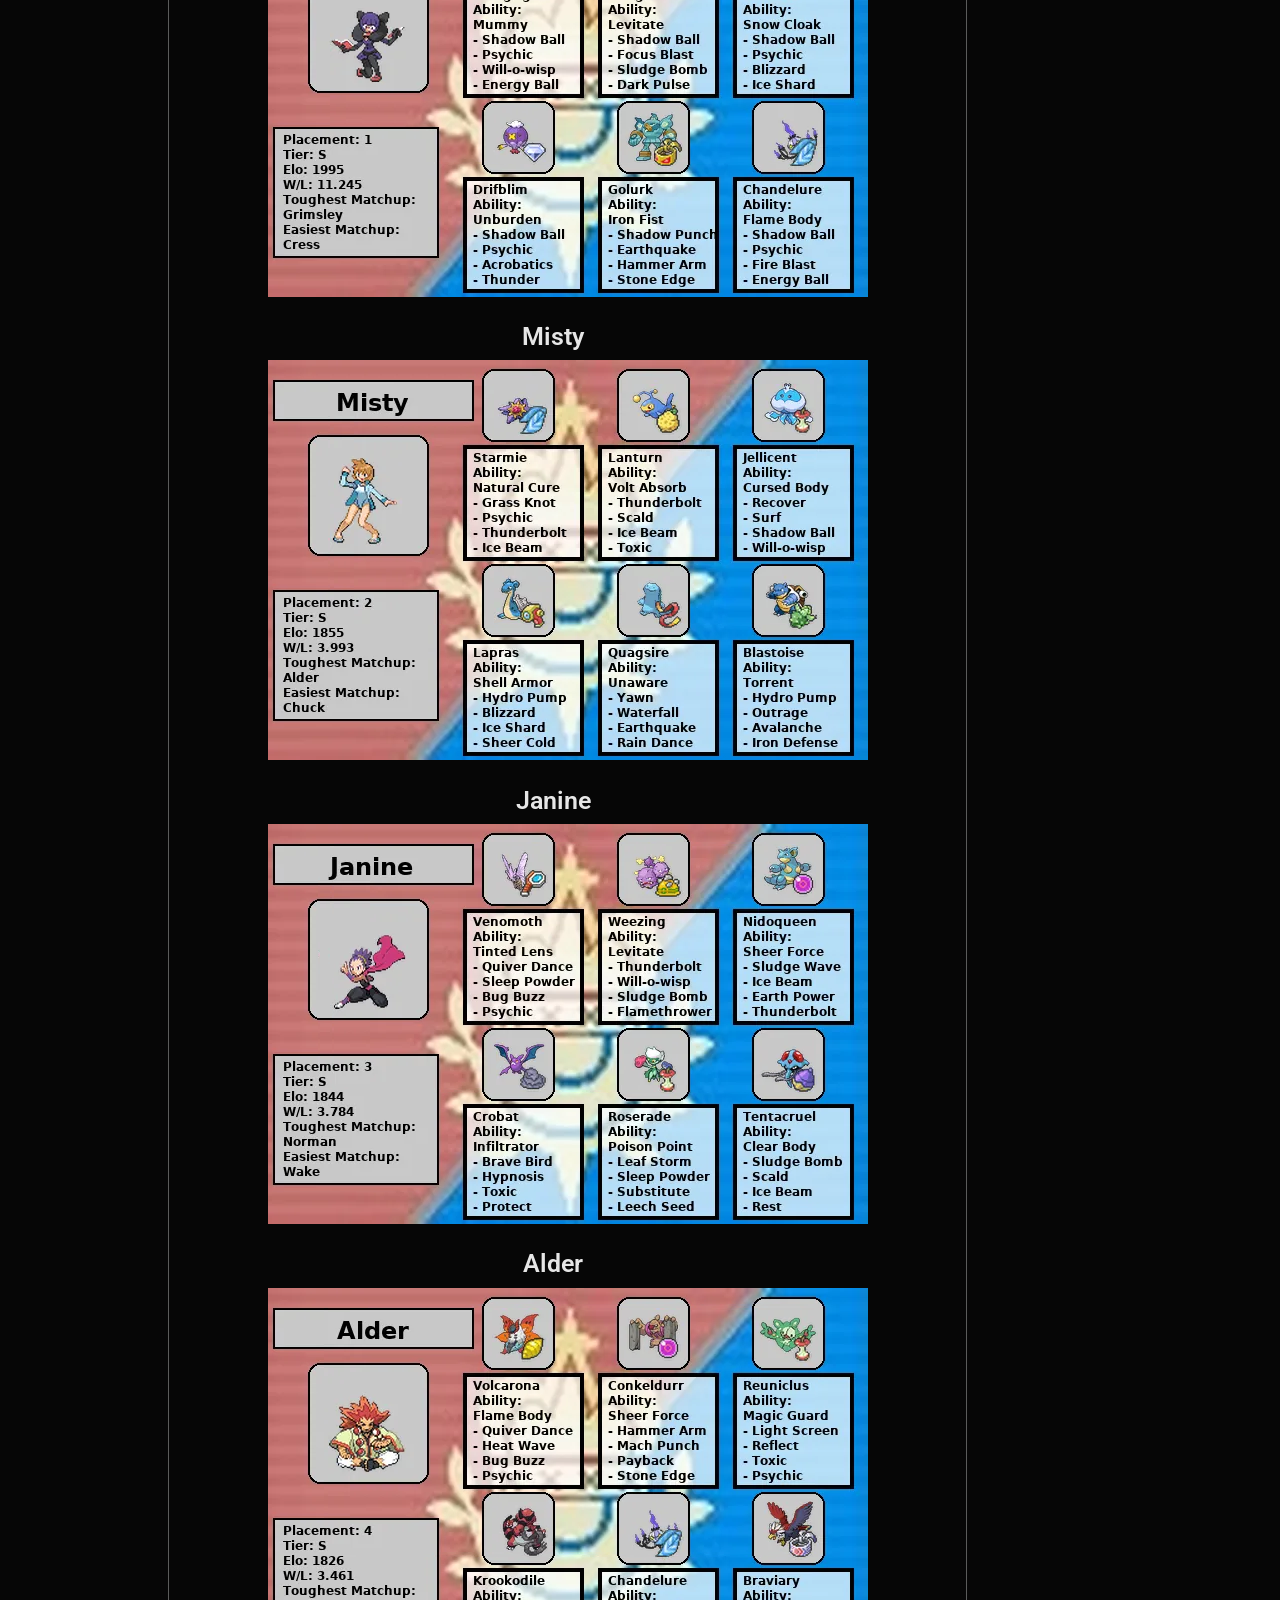
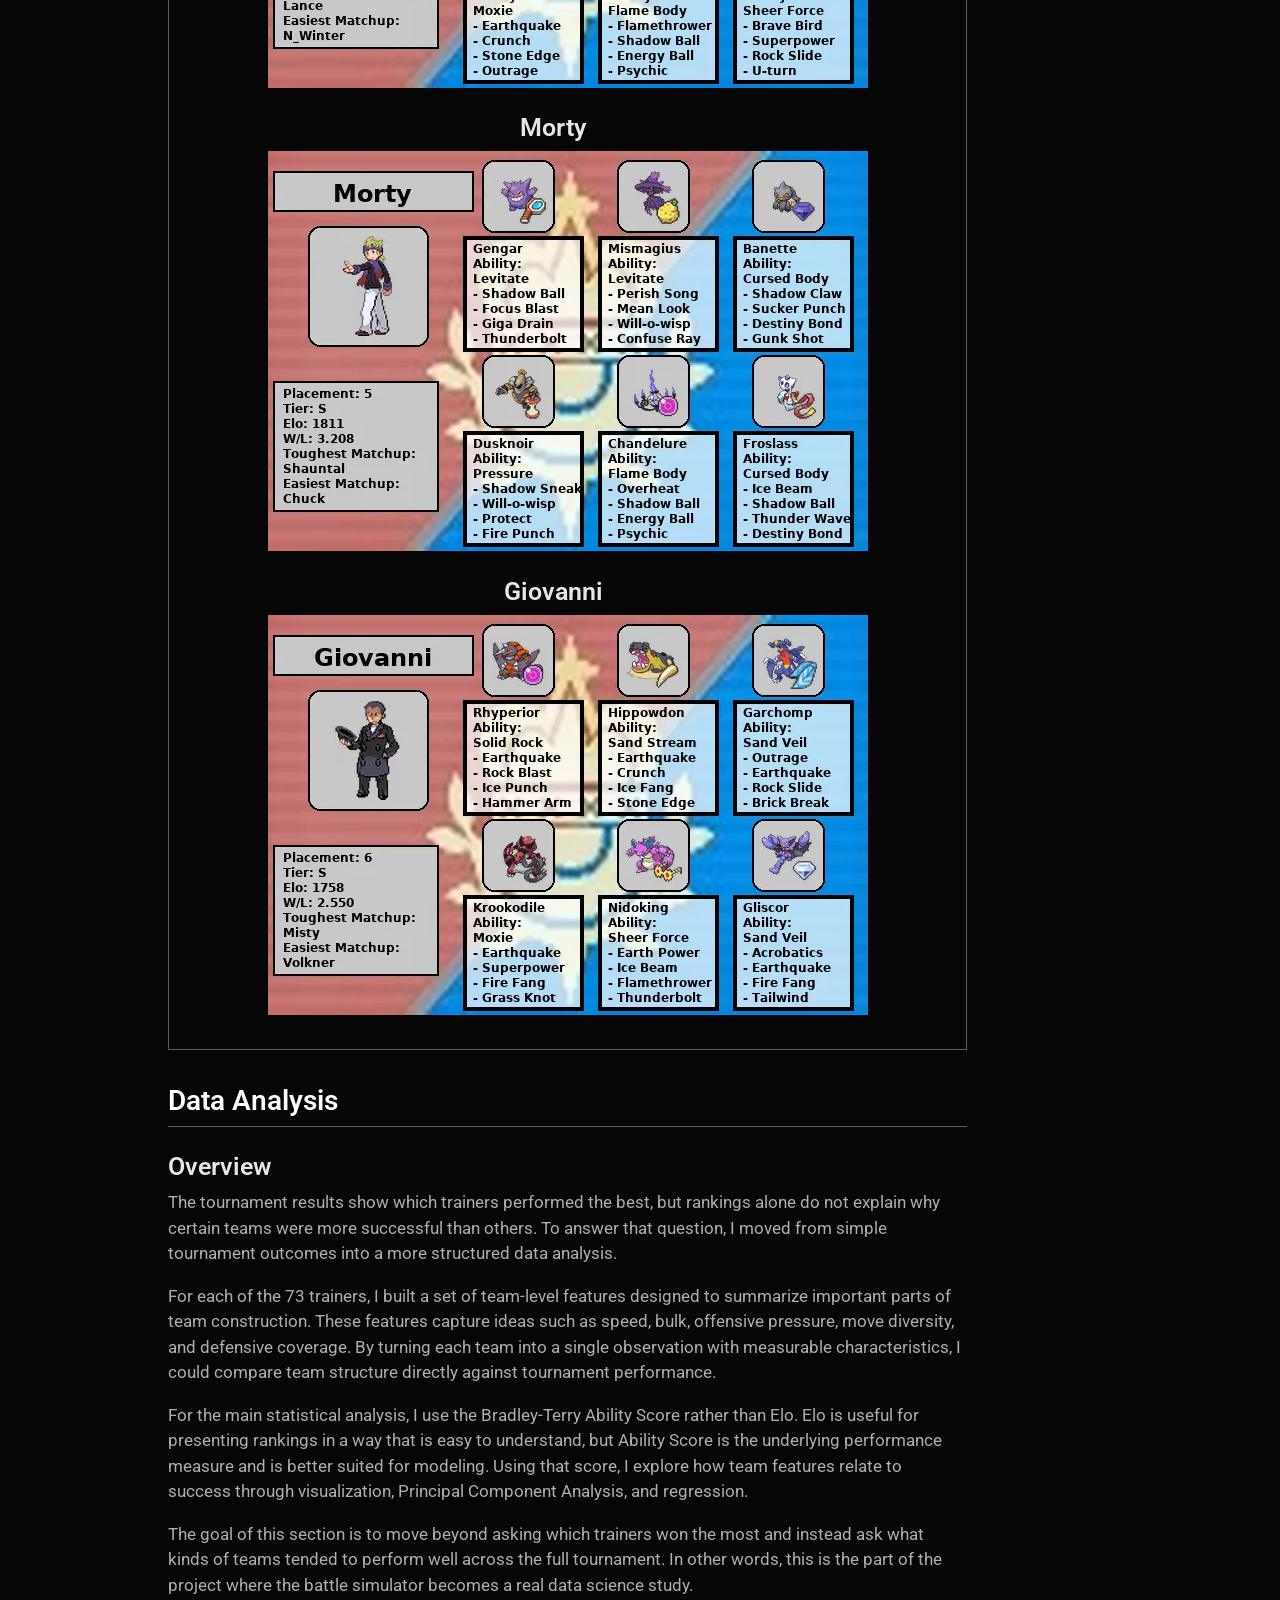
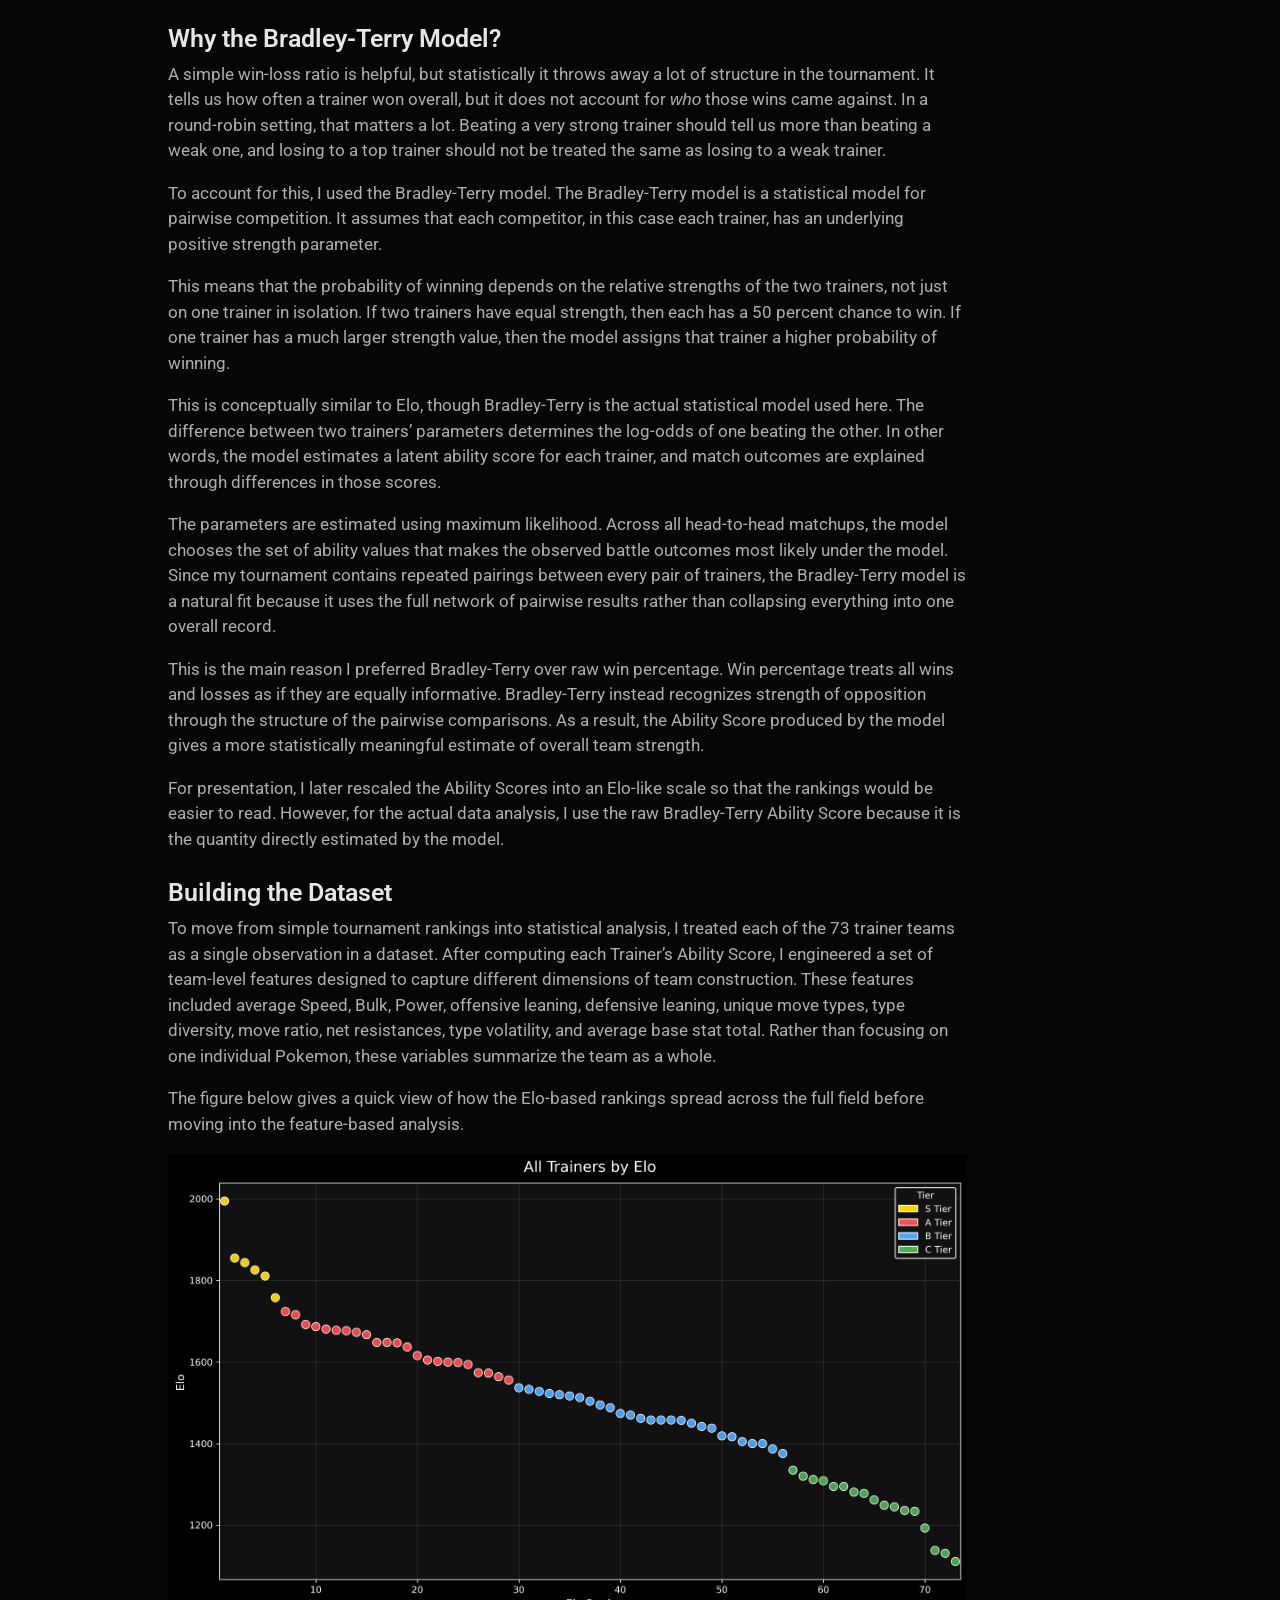
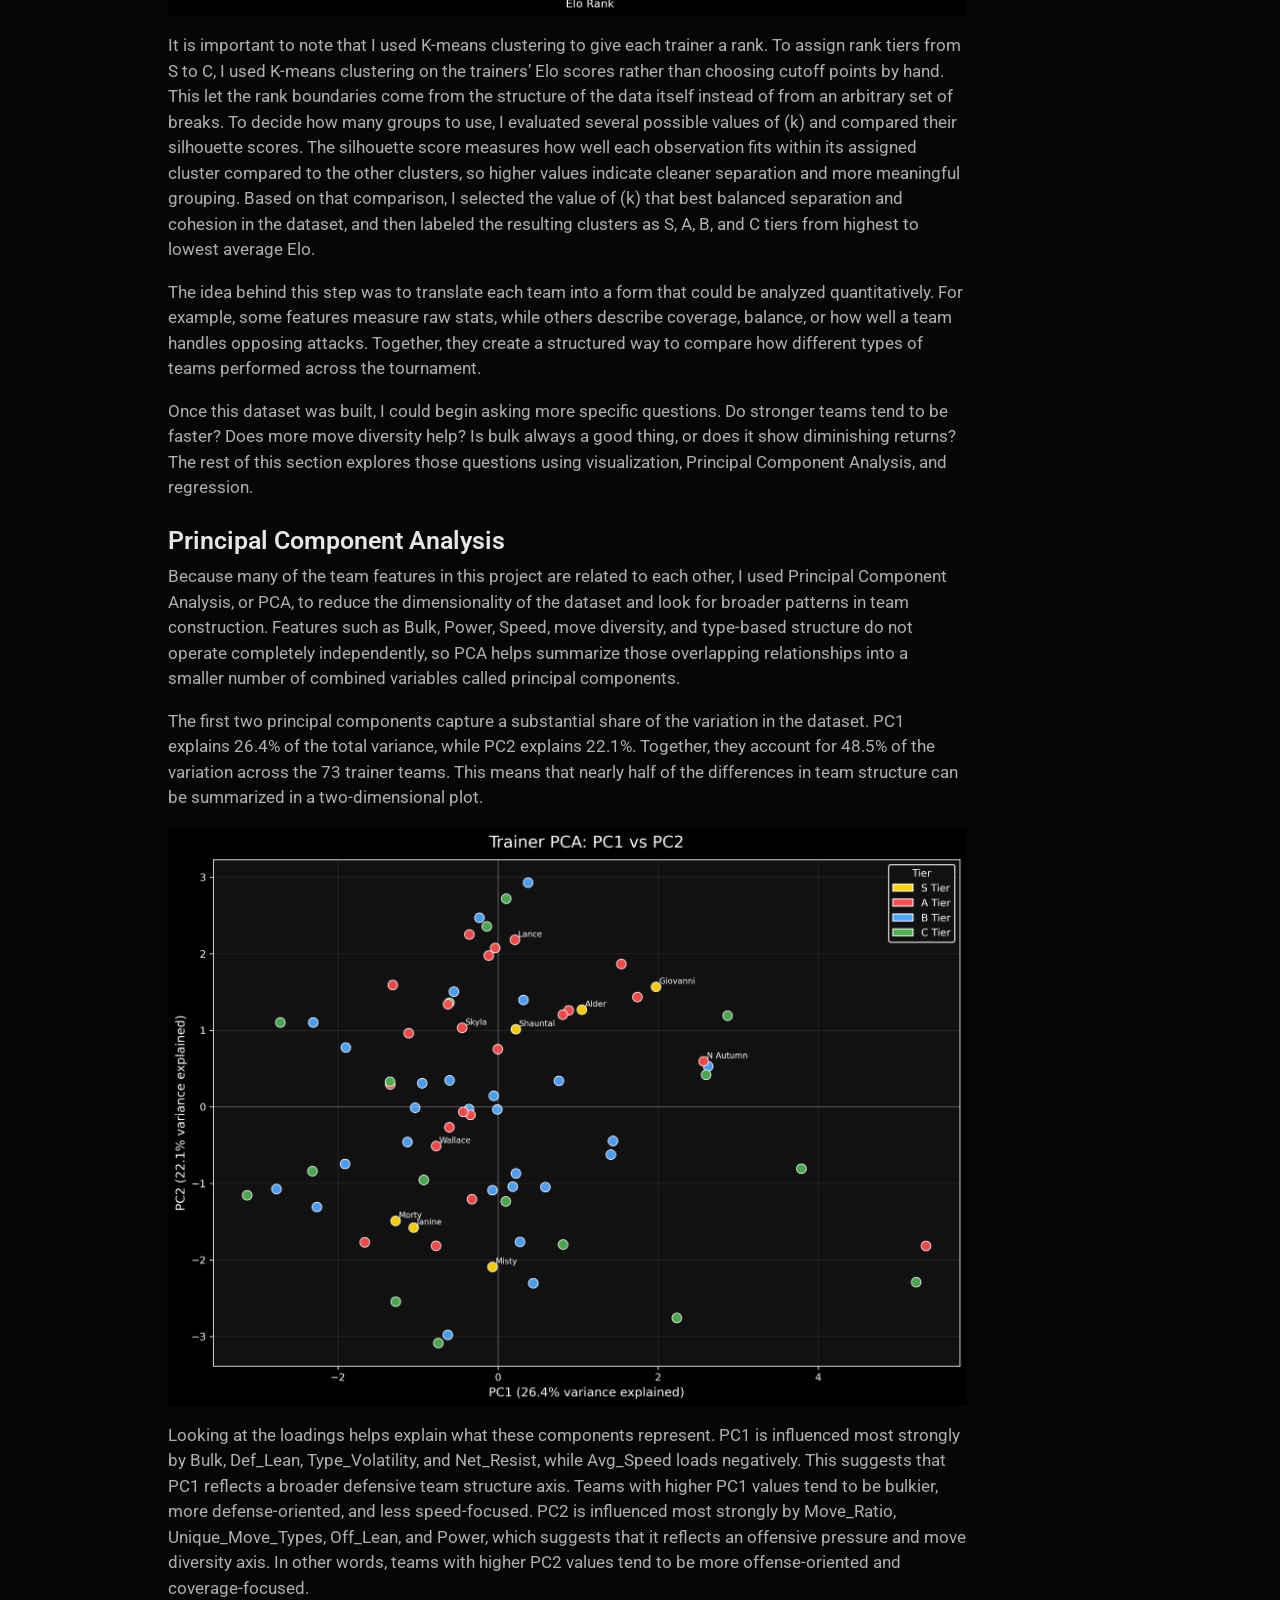
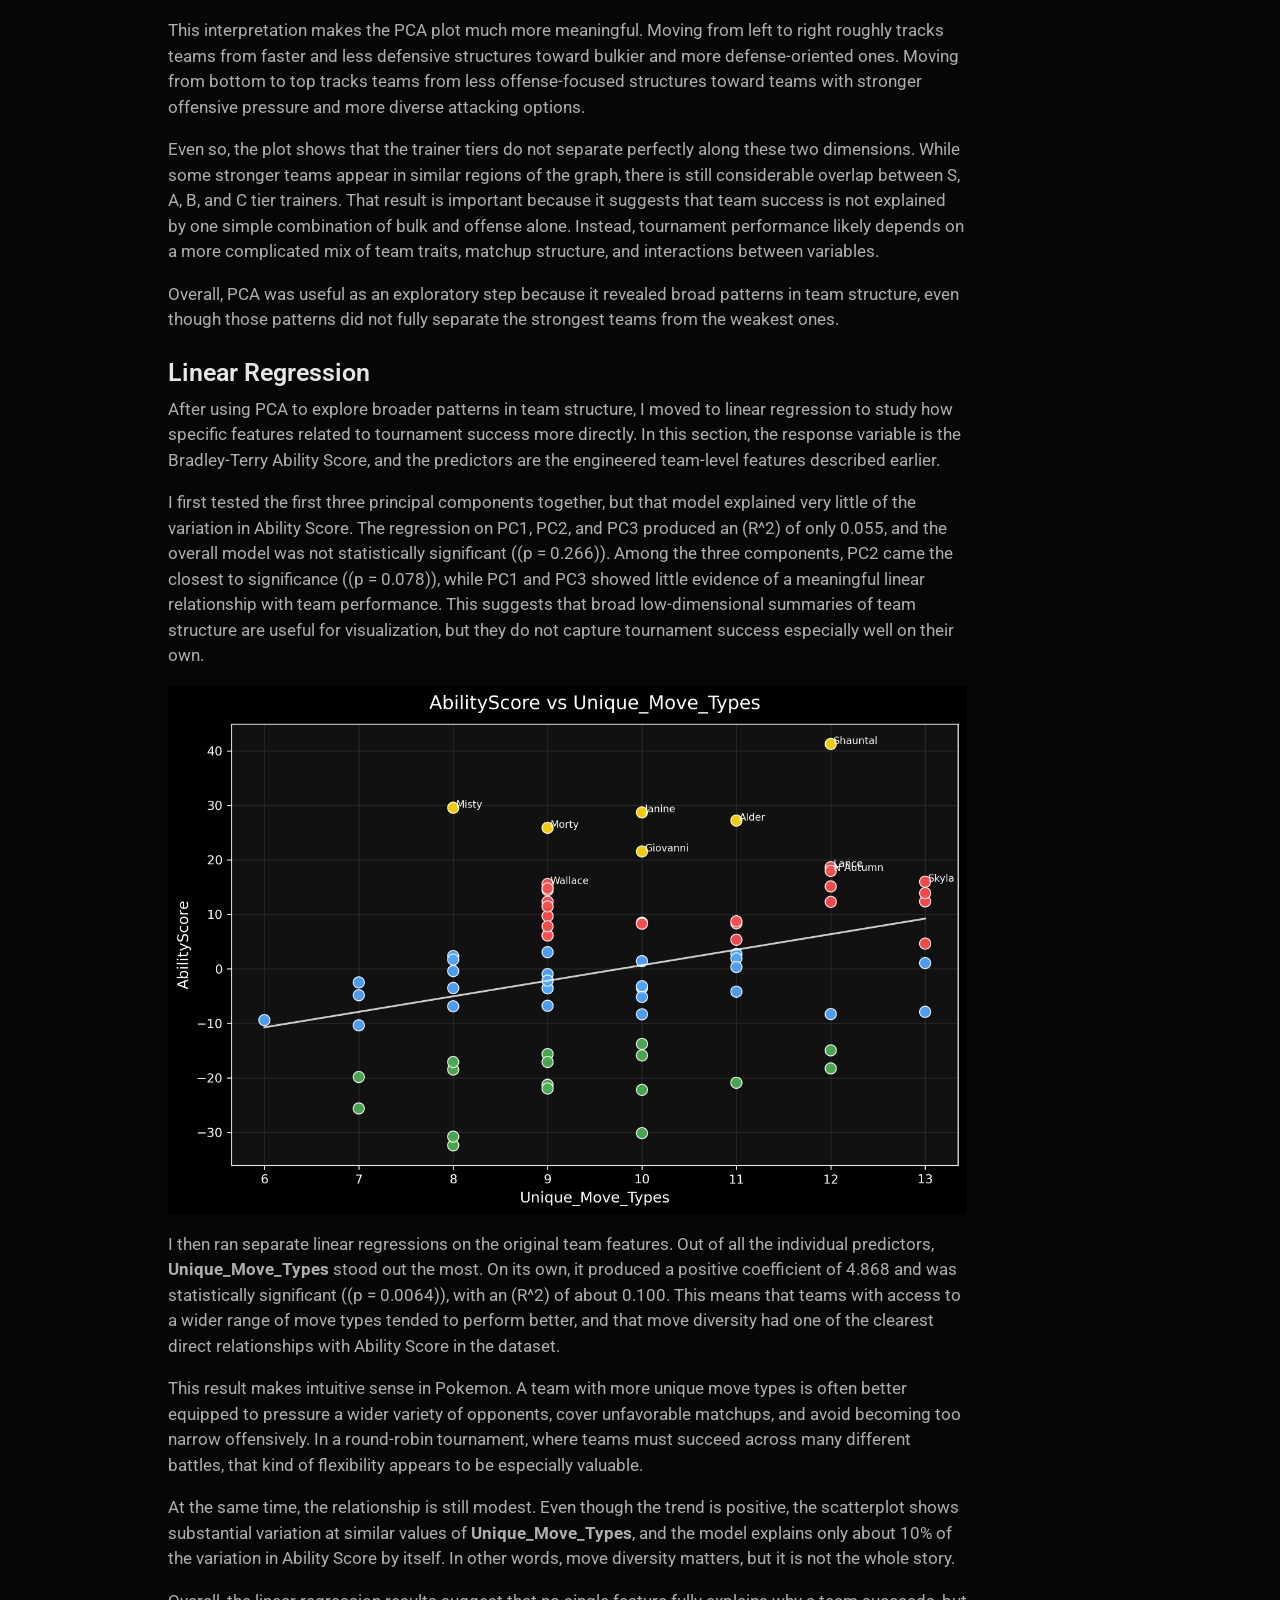
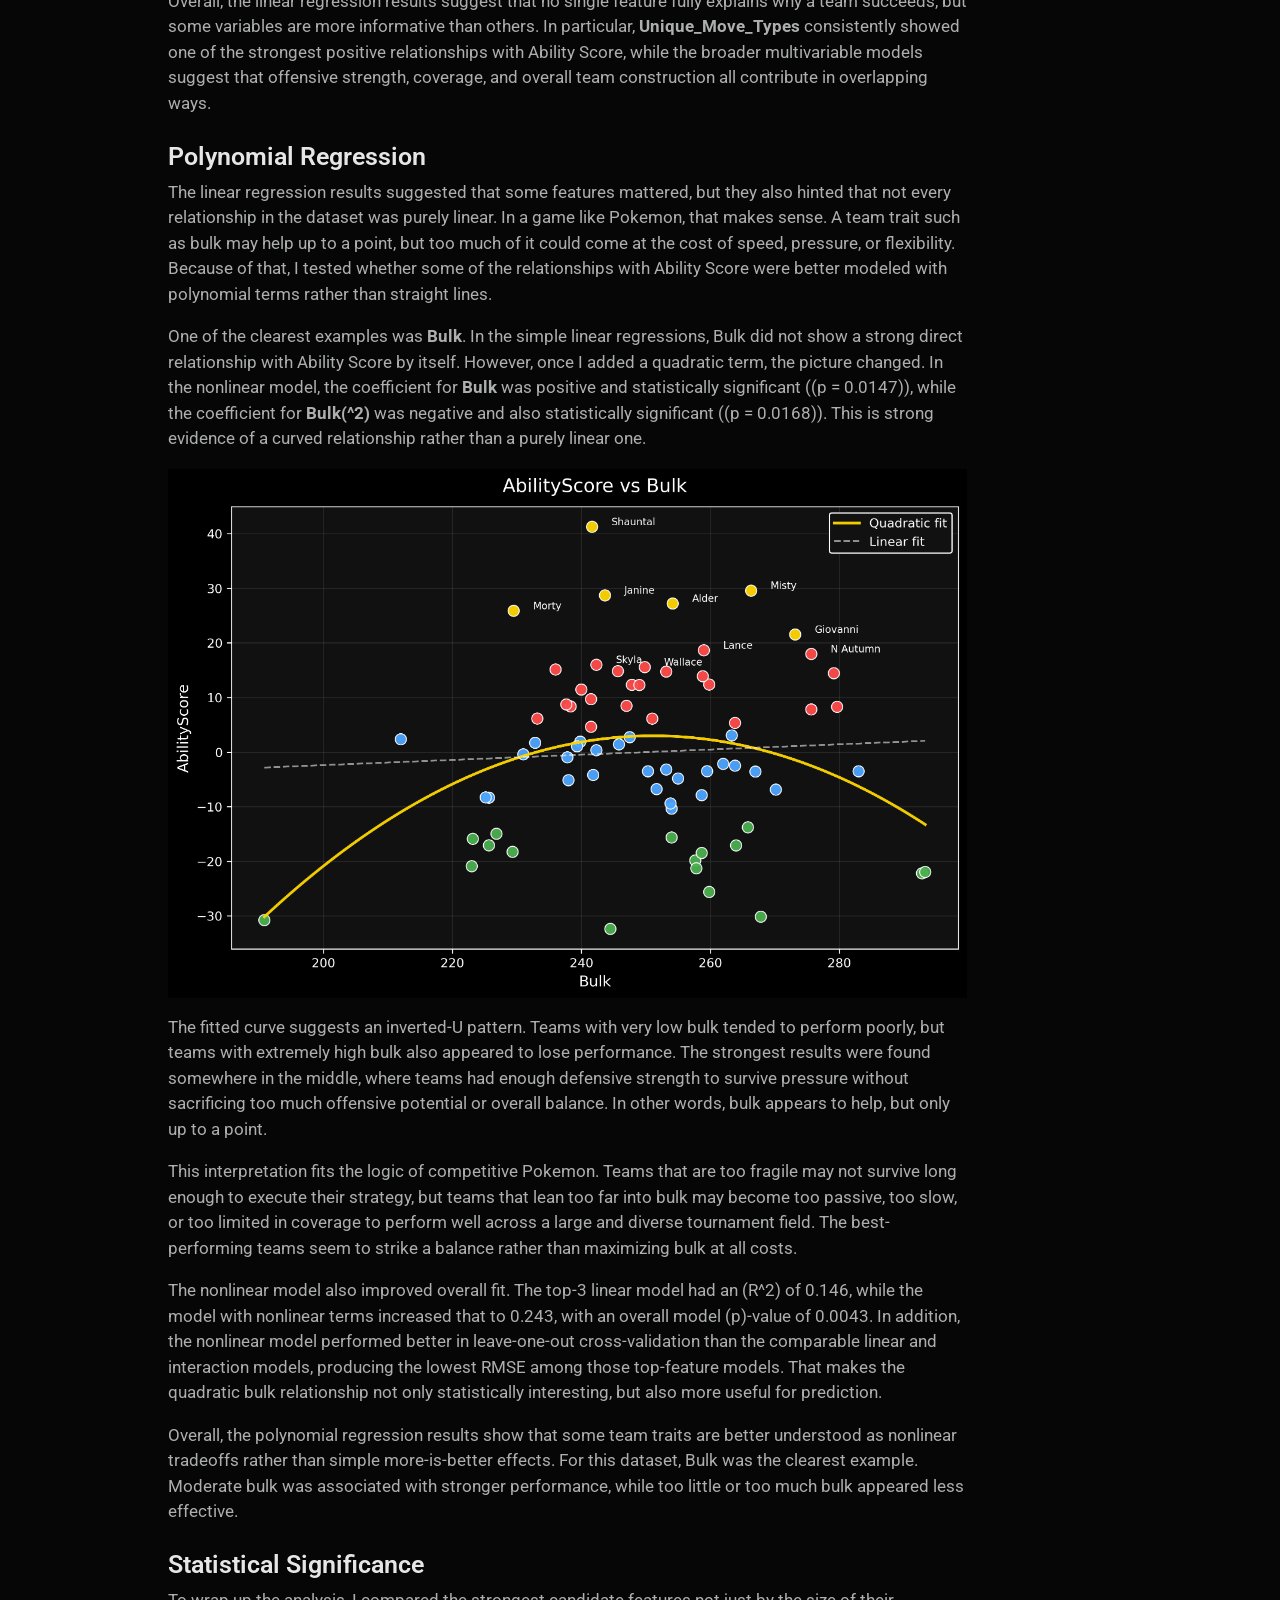
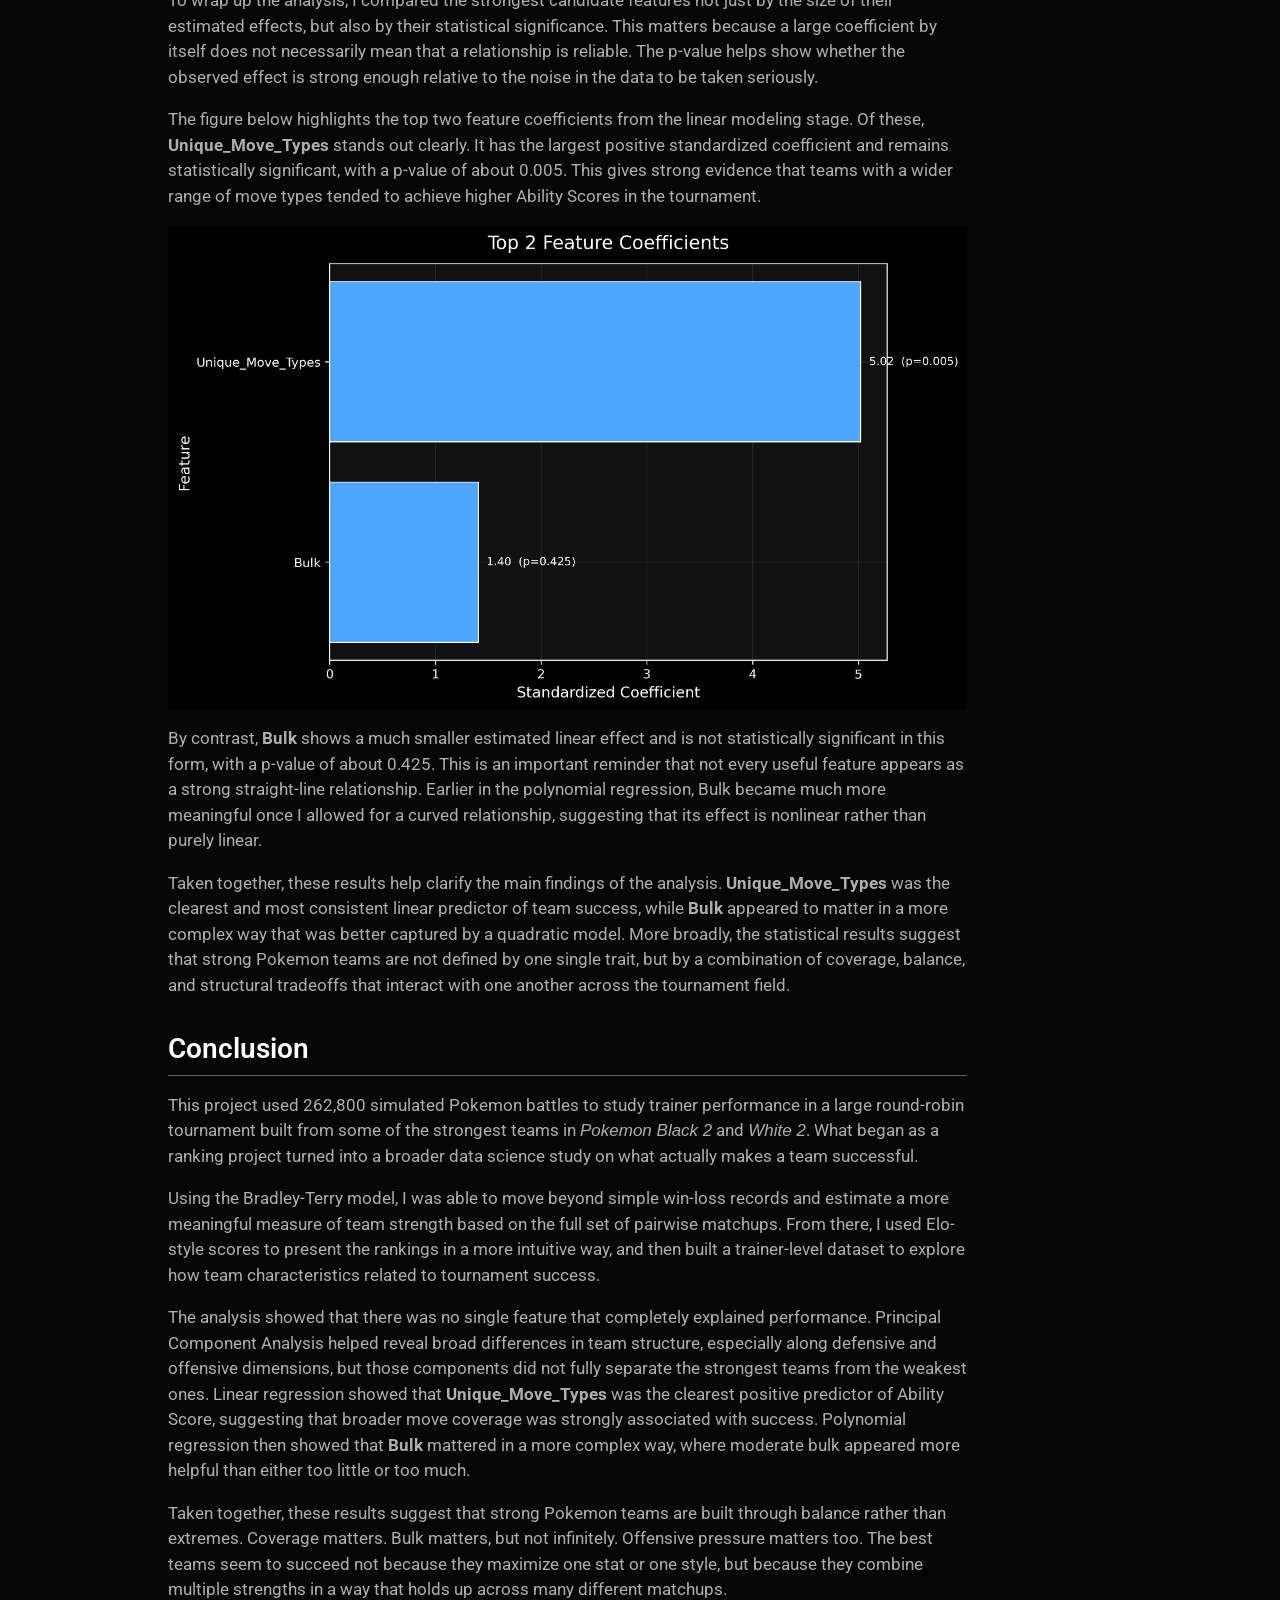
==== commit bb7a94a0: "Fix: Aligned output to docs folder and removed swap files" ====
--- a/docs/index.html
+++ b/docs/index.html
@@ -6,8 +6,10 @@
 
 <meta name="viewport" content="width=device-width, initial-scale=1.0, user-scalable=yes">
 
-
-<title>index</title>
+<meta name="author" content="Edgar Gonzalez Martinez">
+<meta name="dcterms.date" content="2026-03-22">
+
+<title>The Pokemon World Tournament Simulation Analysis</title>
 <style>
 code{white-space: pre-wrap;}
 span.smallcaps{font-variant: small-caps;}
@@ -92,36 +94,81 @@
   <li><a href="#results" id="toc-results" class="nav-link" data-scroll-target="#results">Results</a>
   <ul class="collapse">
   <li><a href="#top-10-trainers-by-elo" id="toc-top-10-trainers-by-elo" class="nav-link" data-scroll-target="#top-10-trainers-by-elo">Top 10 Trainers by Elo</a></li>
-  <li><a href="#trainers-cards" id="toc-trainers-cards" class="nav-link" data-scroll-target="#trainers-cards">Trainers Cards</a></li>
+  <li><a href="#trainer-cards" id="toc-trainer-cards" class="nav-link" data-scroll-target="#trainer-cards">Trainer Cards</a></li>
   </ul></li>
+  <li><a href="#data-analysis" id="toc-data-analysis" class="nav-link" data-scroll-target="#data-analysis">Data Analysis</a>
+  <ul class="collapse">
+  <li><a href="#overview" id="toc-overview" class="nav-link" data-scroll-target="#overview">Overview</a></li>
+  <li><a href="#why-the-bradley-terry-model" id="toc-why-the-bradley-terry-model" class="nav-link" data-scroll-target="#why-the-bradley-terry-model">Why the Bradley-Terry Model?</a></li>
+  <li><a href="#building-the-dataset" id="toc-building-the-dataset" class="nav-link" data-scroll-target="#building-the-dataset">Building the Dataset</a></li>
+  <li><a href="#principal-component-analysis" id="toc-principal-component-analysis" class="nav-link" data-scroll-target="#principal-component-analysis">Principal Component Analysis</a></li>
+  <li><a href="#linear-regression" id="toc-linear-regression" class="nav-link" data-scroll-target="#linear-regression">Linear Regression</a></li>
+  <li><a href="#polynomial-regression" id="toc-polynomial-regression" class="nav-link" data-scroll-target="#polynomial-regression">Polynomial Regression</a></li>
+  <li><a href="#statistical-significance" id="toc-statistical-significance" class="nav-link" data-scroll-target="#statistical-significance">Statistical Significance</a></li>
+  </ul></li>
+  <li><a href="#conclusion" id="toc-conclusion" class="nav-link" data-scroll-target="#conclusion">Conclusion</a></li>
   </ul>
 </nav>
     </div>
 <!-- main -->
 <main class="content" id="quarto-document-content">
 
-
+<header id="title-block-header" class="quarto-title-block default">
+<div class="quarto-title">
+<h1 class="title">The Pokemon World Tournament Simulation Analysis</h1>
+</div>
+
+
+
+<div class="quarto-title-meta">
+
+    <div>
+    <div class="quarto-title-meta-heading">Author</div>
+    <div class="quarto-title-meta-contents">
+             <p>Edgar Gonzalez Martinez </p>
+          </div>
+  </div>
+    
+    <div>
+    <div class="quarto-title-meta-heading">Published</div>
+    <div class="quarto-title-meta-contents">
+      <p class="date">March 22, 2026</p>
+    </div>
+  </div>
+  
+    
+  </div>
+  
+
+
+</header>
 
 
 <section id="introduction" class="level2">
 <h2 class="anchored" data-anchor-id="introduction">Introduction</h2>
-<p>Hello everyone! My name is Edgar Gonzalez Martinez and welcome to my first Data Science project. This project is an analysis of over 250,000 Pokemon Battles in a round robin style tournament from the strongest Trainers, Gym Leaders and Champions from Pokemon B2W2 (especially the PWT). I’ll give a basic overview of Pokemon and then include a much more involved analysis as I go!</p>
+<p>Hello everyone. My name is Edgar Gonzalez Martinez, and this report presents my first full data science project. In this project, I analyze over 250,000 simulated Pokemon battles from a round robin style tournament featuring some of the strongest Trainers, Gym Leaders, and Champions from Pokemon Black 2 and White 2, particularly taking teams from the Pokemon World Tournament (PWT) event in the games.</p>
+<p>The goal of this project is not just to rank trainers by battle performance, but also to explore what actually makes a team strong. By combining simulation, feature engineering, visualization, and statistical modeling, I use Pokemon as a way to study how team composition relates to long run success in a competitive environment.</p>
 <section id="what-is-pokemon-and-how-do-you-play" class="level3">
 <h3 class="anchored" data-anchor-id="what-is-pokemon-and-how-do-you-play">What is Pokemon and how do you play?</h3>
-<p>Pokemon is a turn based strategy game where trainers battle using teams of six Pokemon. Each Pokemon has different stats, types, and moves, so team success depends on factors like offensive power, defensive coverage, speed, and matchup advantages. It’s a complicaed turn based game of rock, paper, scissors. That makes it a good setting for simulation and comparative analysis, since different teams can be tested repeatedly under the same rules.</p>
+<p>Pokemon is a turn based strategy game where trainers battle using teams of six Pokemon. Each Pokemon has its own unique combination of stats, typing, abilities, and moves, which means that success depends on much more than just raw strength. A strong team usually needs some combination of offensive power, defensive stability, speed, useful move coverage, and favorable type matchups. In that sense, Pokemon can feel like a complicated version of rock, paper, scissors, where every choice has strengths, weaknesses, and tradeoffs.</p>
+<p>That level of complexity makes Pokemon a good setting for simulation and data analysis. Different teams can be tested over and over again under the same rules, which makes it possible to compare performance in a controlled way. Instead of relying on a few individual battles, this project uses a very large number of simulations to study patterns that only become clear at a large scale.</p>
 </section>
 </section>
 <section id="the-simulation" class="level2">
 <h2 class="anchored" data-anchor-id="the-simulation">The Simulation</h2>
-<p>This projects uses <a href="https://github.com/cRz-Shadows/Pokemon_Trainer_Tournament_Simulator">cRz-Shadows’ Pokemon Trainer Tournament Simulator</a> (huge thanks to them!) to automate battles in a specified sequence making it ideal for large analysis. This simulator makes use of the Pokemon Showdown engine and uses pipelines and threading to accelerate the speed at which it can be done. The setup is that it takes two trainer teams with equal heuristic based AI’s and sequentially battles them and outputs the results as txt file. I simultaed a 73 trainer round-robin tournament and battled each matchup 100 times. That means that every trainer battled every other trainer a total of 100 times. Which if you do the math is a total of 262,800 battles! From there, we are able to parse the battle logs for data analysis as wells as to view them. Here’s an example of the txt converted to html like Pokemon Showdown, check out the classic battle below!</p>
+<p>This project uses <a href="https://github.com/cRz-Shadows/Pokemon_Trainer_Tournament_Simulator">cRz-Shadows’ Pokemon Trainer Tournament Simulator</a>, so huge thanks to them for making this possible. The simulator automates battles in a specified sequence, which makes it ideal for large-scale analysis. It is built on the Pokemon Showdown battle engine and uses pipelines and threading to speed up the simulation process.</p>
+<p>The basic setup is straightforward. The simulator takes two trainer teams, gives them equally matched heuristic-based AIs, runs the battle, and outputs the result as a <code>.txt</code> battle log.</p>
+<p>For this project, I simulated a 73-trainer round-robin tournament and ran each matchup 100 times. In other words, every trainer battled every other trainer a total of 100 times. That comes out to 262,800 total battles.</p>
+<p>Once those battles were completed, I was able to parse the battle logs for data analysis and also convert them into viewable battle replays. Here is an example of one of those logs converted into an HTML replay. Check out the classic battle below!</p>
 <iframe src="Data/Tour100/battles_html/Blue_vs_Red.html" width="100%" height="600px" style="border: 1px solid #ccc; border-radius: 8px;">
 </iframe>
-<p>If you’ve played Pokemon before, you can see the AI seems to be a bit simple. However, in order to rank the battles teams themselves we needed an equal playing field that didn’t cater too much to one strategy (Hyper Offense vs Stall) so this AI is pretty good with respect to that. Furthermore, its important to know that all else being equal we are ranking the teams themselves and we will run tests about what exactly makes a great team.</p>
+<p>If you have played Pokemon before, you can probably tell that the AI is somewhat simple. While that is true, for this project that was actually important. Since the goal is to rank the teams themselves, I wanted every battle to take place on as equal a playing field as possible without favoring one strategy too heavily over another.</p>
+<p>In other words, the AI is not meant to perfectly imitate high-level human play. Instead, it provides a consistent and balanced framework for comparison across all trainers. With everything else held as constant as possible, the focus stays on the strength of the teams themselves. From there, I can test which team characteristics are actually associated with strong performance.</p>
 <section id="the-trainers" class="level3">
 <h3 class="anchored" data-anchor-id="the-trainers">The Trainers</h3>
-<p>The tournament includes 73 trainer teams taken from some of the strongest battles in Pokemon Black 2 and White 2. Rather than using random in-game opponents, I focused on major trainers whose teams are meant to represent high-level battles within the game.</p>
-<p>The field includes Champions, Elite Four members, Gym Leaders from the Pokemon World Tournament, rivals, and other notable postgame opponents. When multiple versions of a trainer existed, I used the strongest available team for this project (Hard Mode).</p>
-<p>To make the field easier to understand, the 73 trainers can be grouped:</p>
+<p>The tournament includes 73 trainer teams taken from some of the strongest battles in <em>Pokemon Black 2</em> and <em>White 2</em>. Rather than using random in-game opponents, I focused on major trainers whose teams are meant to represent some of the highest-level battles available in the game.</p>
+<p>The field includes Champions, Elite Four members, Gym Leaders, rivals, and other notable postgame opponents. These were mostly taken from the PWT. When multiple versions of a trainer were available, I used the strongest version for this project, specifically their Hard Mode team.</p>
+<p>To make the field easier to understand, the 73 trainers can be grouped into the following categories:</p>
 <section id="champions-and-top-level-opponents" class="level4">
 <h4 class="anchored" data-anchor-id="champions-and-top-level-opponents"><strong>Champions and top-level opponents</strong></h4>
 <ul>
@@ -138,10 +185,10 @@
 <h4 class="anchored" data-anchor-id="gym-leaders"><strong>Gym Leaders</strong></h4>
 <ul>
 <li><p><strong>Kanto</strong> - Brock, Misty, Lt. Surge, Erika, Janine, Sabrina, Blaine, Giovanni.</p></li>
-<li><p><strong>Johto</strong> - Falkner, Bugsy, Whitney, Morty, Chuck, Jasmine, Pryce, Claire.</p></li>
+<li><p><strong>Johto</strong> - Falkner, Bugsy, Whitney, Morty, Chuck, Jasmine, Pryce, Clair.</p></li>
 <li><p><strong>Hoenn</strong> - Roxanne, Brawly, Wattson, Flannery, Norman, Winona, Tate, Liza, Juan.</p></li>
 <li><p><strong>Sinnoh</strong> - Roark, Gardenia, Fantina, Maylene, Wake, Byron, Candice, Volkner.</p></li>
-<li><p><strong>Unova</strong> - Cheren, Roxie, Burgh, Elesa, Clay, Skyla, Drayden, Marlon, Chili, Cress, Cilan, Lenora, Brycen, Lenora, Brycen, Bianca.</p></li>
+<li><p><strong>Unova</strong> - Cheren, Roxie, Burgh, Elesa, Clay, Skyla, Drayden, Marlon, Chili, Cress, Cilan, Lenora, Brycen, Bianca.</p></li>
 </ul>
 </section>
 <section id="rivals-and-special-trainers" class="level4">
@@ -149,7 +196,7 @@
 <ul>
 <li><strong>Misc. Trainers</strong> - Colress, Nishino, Morimoto, N (Spring), N (Summer), N (Autumn), N (Winter), Cheren (Fire), Cheren (Water), Cheren (Grass), Benga, Hugh (Fire), Hugh (Water) and Hugh (Grass).</li>
 </ul>
-<p>This mix gives the tournament a wide range of team styles, from balanced champion teams to more specialized gym leader rosters. This allows us to explore more trends in the analysis as well as make sure we have notable trainers.</p>
+<p>This mix gives the tournament a wide range of team styles, from balanced Champion teams to more specialized Gym Leader rosters. It also makes the field more interesting to analyze, since the tournament includes both highly notable trainers and a variety of team-building approaches.</p>
 </section>
 </section>
 </section>
@@ -157,12 +204,21 @@
 <h2 class="anchored" data-anchor-id="results">Results</h2>
 <section id="top-10-trainers-by-elo" class="level3">
 <h3 class="anchored" data-anchor-id="top-10-trainers-by-elo">Top 10 Trainers by Elo</h3>
+<p>Each trainer was also given an Elo score, calculated as a linear rescaling of the ability score produced by the Bradley-Terry model. Put simply, this Elo score is not based only on an overall win-loss ratio. Instead, it reflects each trainer’s results across individual matchups, which makes it a more informative summary of overall performance.</p>
+<p>I chose to express the results this way because Elo is much more approachable for most readers. The scale is centered at 1500, with most values designed to fall roughly between 1000 and 2000. In the later statistical analysis, I will return to the raw ability score, but Elo provides a much more intuitive starting point for ranking the field.</p>
+<p>The top 10 trainers from the tournament are shown below. As expected, many well-known Champions and other elite trainers appear near the top of the rankings. However, the strongest overall performer in the tournament was Shauntal, the Ghost-type Elite Four member.</p>
 <p><img src="Data/top10_elo_bar.png" class="img-fluid" style="width:100.0%"></p>
-<p>These are the resulting Top 10 from the tournament. From here we can see notable champions and high rankers, however above them is the best performing trainer was Shauntal, the Ghost Typer Elite Four.</p>
-</section>
-<section id="trainers-cards" class="level3">
-<h3 class="anchored" data-anchor-id="trainers-cards">Trainers Cards</h3>
-<p>The trainer cards below have been given a few things. First they have been givena Rank from S to C. I ranked them using an algorithm based on an Elo (Ability Score) that was assigned based on the wins and losses of the trainers. Furthermorethey of course have their Placement in the tournament, from 1 to 73, as well their toughest matchup and easiest. The W/L stand for Win/Loss ratio. Check it out!.</p>
+<p>Were you surprised? I definitely was. The top 10 includes a pretty diverse group of trainers, which is a good sign that the simulation produced meaningful results rather than something overly narrow or predictable.</p>
+<p>We still see many Champions and other high-ranking trainers near the top, so the early results line up well with what we might expect from such a strong field. At the same time, there are also a few outcomes that are less obvious at first glance, which makes the tournament even more interesting to study.</p>
+<p>I cover a more detailed analysis below, but first, check out the trainer cards I made.</p>
+</section>
+<section id="trainer-cards" class="level3">
+<h3 class="anchored" data-anchor-id="trainer-cards">Trainer Cards</h3>
+<p>I’ll quickly go over a few of the metrics shown on the trainer cards below.</p>
+<p>First, each trainer was assigned a rank from S to C based on their Elo. I created this ranking using an algorithm built from each trainer’s Elo, which itself was based on the underlying Ability Score calculated from their wins and losses.</p>
+<p>Each card also shows the trainer’s overall placement in the tournament, from 1 to 73, along with their toughest matchup and easiest matchup.</p>
+<p>Lastly, W/L stands for win-loss ratio.</p>
+<p>Check them out.</p>
 <div class="tabset-margin-container"></div><div class="panel-tabset">
 <ul class="nav nav-tabs" role="tablist"><li class="nav-item" role="presentation"><a class="nav-link active" id="tabset-1-1-tab" data-bs-toggle="tab" data-bs-target="#tabset-1-1" role="tab" aria-controls="tabset-1-1" aria-selected="true">Rank S Trainers</a></li><li class="nav-item" role="presentation"><a class="nav-link" id="tabset-1-2-tab" data-bs-toggle="tab" data-bs-target="#tabset-1-2" role="tab" aria-controls="tabset-1-2" aria-selected="false">Rank A Trainers</a></li><li class="nav-item" role="presentation"><a class="nav-link" id="tabset-1-3-tab" data-bs-toggle="tab" data-bs-target="#tabset-1-3" role="tab" aria-controls="tabset-1-3" aria-selected="false">Rank B Trainers</a></li><li class="nav-item" role="presentation"><a class="nav-link" id="tabset-1-4-tab" data-bs-toggle="tab" data-bs-target="#tabset-1-4" role="tab" aria-controls="tabset-1-4" aria-selected="false">Rank C Trainers</a></li></ul>
 <div class="tab-content">
@@ -472,14 +528,84 @@
 </div>
 </div>
 </div>
+</section>
+</section>
+<section id="data-analysis" class="level2">
+<h2 class="anchored" data-anchor-id="data-analysis">Data Analysis</h2>
+<section id="overview" class="level3">
+<h3 class="anchored" data-anchor-id="overview">Overview</h3>
+<p>The tournament results show which trainers performed the best, but rankings alone do not explain why certain teams were more successful than others. To answer that question, I moved from simple tournament outcomes into a more structured data analysis.</p>
+<p>For each of the 73 trainers, I built a set of team-level features designed to summarize important parts of team construction. These features capture ideas such as speed, bulk, offensive pressure, move diversity, and defensive coverage. By turning each team into a single observation with measurable characteristics, I could compare team structure directly against tournament performance.</p>
+<p>For the main statistical analysis, I use the Bradley-Terry Ability Score rather than Elo. Elo is useful for presenting rankings in a way that is easy to understand, but Ability Score is the underlying performance measure and is better suited for modeling. Using that score, I explore how team features relate to success through visualization, Principal Component Analysis, and regression.</p>
+<p>The goal of this section is to move beyond asking which trainers won the most and instead ask what kinds of teams tended to perform well across the full tournament. In other words, this is the part of the project where the battle simulator becomes a real data science study.</p>
+</section>
+<section id="why-the-bradley-terry-model" class="level3">
+<h3 class="anchored" data-anchor-id="why-the-bradley-terry-model">Why the Bradley-Terry Model?</h3>
+<p>A simple win-loss ratio is helpful, but statistically it throws away a lot of structure in the tournament. It tells us how often a trainer won overall, but it does not account for <em>who</em> those wins came against. In a round-robin setting, that matters a lot. Beating a very strong trainer should tell us more than beating a weak one, and losing to a top trainer should not be treated the same as losing to a weak trainer.</p>
+<p>To account for this, I used the Bradley-Terry model. The Bradley-Terry model is a statistical model for pairwise competition. It assumes that each competitor, in this case each trainer, has an underlying positive strength parameter.</p>
+<p>This means that the probability of winning depends on the relative strengths of the two trainers, not just on one trainer in isolation. If two trainers have equal strength, then each has a 50 percent chance to win. If one trainer has a much larger strength value, then the model assigns that trainer a higher probability of winning.</p>
+<p>This is conceptually similar to Elo, though Bradley-Terry is the actual statistical model used here. The difference between two trainers’ parameters determines the log-odds of one beating the other. In other words, the model estimates a latent ability score for each trainer, and match outcomes are explained through differences in those scores.</p>
+<p>The parameters are estimated using maximum likelihood. Across all head-to-head matchups, the model chooses the set of ability values that makes the observed battle outcomes most likely under the model. Since my tournament contains repeated pairings between every pair of trainers, the Bradley-Terry model is a natural fit because it uses the full network of pairwise results rather than collapsing everything into one overall record.</p>
+<p>This is the main reason I preferred Bradley-Terry over raw win percentage. Win percentage treats all wins and losses as if they are equally informative. Bradley-Terry instead recognizes strength of opposition through the structure of the pairwise comparisons. As a result, the Ability Score produced by the model gives a more statistically meaningful estimate of overall team strength.</p>
+<p>For presentation, I later rescaled the Ability Scores into an Elo-like scale so that the rankings would be easier to read. However, for the actual data analysis, I use the raw Bradley-Terry Ability Score because it is the quantity directly estimated by the model.</p>
+</section>
+<section id="building-the-dataset" class="level3">
+<h3 class="anchored" data-anchor-id="building-the-dataset">Building the Dataset</h3>
+<p>To move from simple tournament rankings into statistical analysis, I treated each of the 73 trainer teams as a single observation in a dataset. After computing each Trainer’s Ability Score, I engineered a set of team-level features designed to capture different dimensions of team construction. These features included average Speed, Bulk, Power, offensive leaning, defensive leaning, unique move types, type diversity, move ratio, net resistances, type volatility, and average base stat total. Rather than focusing on one individual Pokemon, these variables summarize the team as a whole.</p>
+<p>The figure below gives a quick view of how the Elo-based rankings spread across the full field before moving into the feature-based analysis.</p>
 <p><img src="Data/all_trainers_elo_scatter.png" class="img-fluid" style="width:100.0%"></p>
+<p>It is important to note that I used K-means clustering to give each trainer a rank. To assign rank tiers from S to C, I used K-means clustering on the trainers’ Elo scores rather than choosing cutoff points by hand. This let the rank boundaries come from the structure of the data itself instead of from an arbitrary set of breaks. To decide how many groups to use, I evaluated several possible values of (k) and compared their silhouette scores. The silhouette score measures how well each observation fits within its assigned cluster compared to the other clusters, so higher values indicate cleaner separation and more meaningful grouping. Based on that comparison, I selected the value of (k) that best balanced separation and cohesion in the dataset, and then labeled the resulting clusters as S, A, B, and C tiers from highest to lowest average Elo.</p>
+<p>The idea behind this step was to translate each team into a form that could be analyzed quantitatively. For example, some features measure raw stats, while others describe coverage, balance, or how well a team handles opposing attacks. Together, they create a structured way to compare how different types of teams performed across the tournament.</p>
+<p>Once this dataset was built, I could begin asking more specific questions. Do stronger teams tend to be faster? Does more move diversity help? Is bulk always a good thing, or does it show diminishing returns? The rest of this section explores those questions using visualization, Principal Component Analysis, and regression.</p>
+</section>
+<section id="principal-component-analysis" class="level3">
+<h3 class="anchored" data-anchor-id="principal-component-analysis">Principal Component Analysis</h3>
+<p>Because many of the team features in this project are related to each other, I used Principal Component Analysis, or PCA, to reduce the dimensionality of the dataset and look for broader patterns in team construction. Features such as Bulk, Power, Speed, move diversity, and type-based structure do not operate completely independently, so PCA helps summarize those overlapping relationships into a smaller number of combined variables called principal components.</p>
+<p>The first two principal components capture a substantial share of the variation in the dataset. PC1 explains 26.4% of the total variance, while PC2 explains 22.1%. Together, they account for 48.5% of the variation across the 73 trainer teams. This means that nearly half of the differences in team structure can be summarized in a two-dimensional plot.</p>
 <p><img src="Data/analysis/pca_pc1_pc2.png" class="img-fluid" style="width:100.0%"></p>
+<p>Looking at the loadings helps explain what these components represent. PC1 is influenced most strongly by Bulk, Def_Lean, Type_Volatility, and Net_Resist, while Avg_Speed loads negatively. This suggests that PC1 reflects a broader defensive team structure axis. Teams with higher PC1 values tend to be bulkier, more defense-oriented, and less speed-focused. PC2 is influenced most strongly by Move_Ratio, Unique_Move_Types, Off_Lean, and Power, which suggests that it reflects an offensive pressure and move diversity axis. In other words, teams with higher PC2 values tend to be more offense-oriented and coverage-focused.</p>
+<p>This interpretation makes the PCA plot much more meaningful. Moving from left to right roughly tracks teams from faster and less defensive structures toward bulkier and more defense-oriented ones. Moving from bottom to top tracks teams from less offense-focused structures toward teams with stronger offensive pressure and more diverse attacking options.</p>
+<p>Even so, the plot shows that the trainer tiers do not separate perfectly along these two dimensions. While some stronger teams appear in similar regions of the graph, there is still considerable overlap between S, A, B, and C tier trainers. That result is important because it suggests that team success is not explained by one simple combination of bulk and offense alone. Instead, tournament performance likely depends on a more complicated mix of team traits, matchup structure, and interactions between variables.</p>
+<p>Overall, PCA was useful as an exploratory step because it revealed broad patterns in team structure, even though those patterns did not fully separate the strongest teams from the weakest ones.</p>
+</section>
+<section id="linear-regression" class="level3">
+<h3 class="anchored" data-anchor-id="linear-regression">Linear Regression</h3>
+<p>After using PCA to explore broader patterns in team structure, I moved to linear regression to study how specific features related to tournament success more directly. In this section, the response variable is the Bradley-Terry Ability Score, and the predictors are the engineered team-level features described earlier.</p>
+<p>I first tested the first three principal components together, but that model explained very little of the variation in Ability Score. The regression on PC1, PC2, and PC3 produced an (R^2) of only 0.055, and the overall model was not statistically significant ((p = 0.266)). Among the three components, PC2 came the closest to significance ((p = 0.078)), while PC1 and PC3 showed little evidence of a meaningful linear relationship with team performance. This suggests that broad low-dimensional summaries of team structure are useful for visualization, but they do not capture tournament success especially well on their own.</p>
 <p><img src="Data/analysis/ability_vs_unique_move_types.png" class="img-fluid" style="width:100.0%"></p>
+<p>I then ran separate linear regressions on the original team features. Out of all the individual predictors, <strong>Unique_Move_Types</strong> stood out the most. On its own, it produced a positive coefficient of 4.868 and was statistically significant ((p = 0.0064)), with an (R^2) of about 0.100. This means that teams with access to a wider range of move types tended to perform better, and that move diversity had one of the clearest direct relationships with Ability Score in the dataset.</p>
+<p>This result makes intuitive sense in Pokemon. A team with more unique move types is often better equipped to pressure a wider variety of opponents, cover unfavorable matchups, and avoid becoming too narrow offensively. In a round-robin tournament, where teams must succeed across many different battles, that kind of flexibility appears to be especially valuable.</p>
+<p>At the same time, the relationship is still modest. Even though the trend is positive, the scatterplot shows substantial variation at similar values of <strong>Unique_Move_Types</strong>, and the model explains only about 10% of the variation in Ability Score by itself. In other words, move diversity matters, but it is not the whole story.</p>
+<p>Overall, the linear regression results suggest that no single feature fully explains why a team succeeds, but some variables are more informative than others. In particular, <strong>Unique_Move_Types</strong> consistently showed one of the strongest positive relationships with Ability Score, while the broader multivariable models suggest that offensive strength, coverage, and overall team construction all contribute in overlapping ways.</p>
+</section>
+<section id="polynomial-regression" class="level3">
+<h3 class="anchored" data-anchor-id="polynomial-regression">Polynomial Regression</h3>
+<p>The linear regression results suggested that some features mattered, but they also hinted that not every relationship in the dataset was purely linear. In a game like Pokemon, that makes sense. A team trait such as bulk may help up to a point, but too much of it could come at the cost of speed, pressure, or flexibility. Because of that, I tested whether some of the relationships with Ability Score were better modeled with polynomial terms rather than straight lines.</p>
+<p>One of the clearest examples was <strong>Bulk</strong>. In the simple linear regressions, Bulk did not show a strong direct relationship with Ability Score by itself. However, once I added a quadratic term, the picture changed. In the nonlinear model, the coefficient for <strong>Bulk</strong> was positive and statistically significant ((p = 0.0147)), while the coefficient for <strong>Bulk(^2)</strong> was negative and also statistically significant ((p = 0.0168)). This is strong evidence of a curved relationship rather than a purely linear one.</p>
 <p><img src="Data/analysis/story_bulk_quadratic.png" class="img-fluid" style="width:100.0%"></p>
+<p>The fitted curve suggests an inverted-U pattern. Teams with very low bulk tended to perform poorly, but teams with extremely high bulk also appeared to lose performance. The strongest results were found somewhere in the middle, where teams had enough defensive strength to survive pressure without sacrificing too much offensive potential or overall balance. In other words, bulk appears to help, but only up to a point.</p>
+<p>This interpretation fits the logic of competitive Pokemon. Teams that are too fragile may not survive long enough to execute their strategy, but teams that lean too far into bulk may become too passive, too slow, or too limited in coverage to perform well across a large and diverse tournament field. The best-performing teams seem to strike a balance rather than maximizing bulk at all costs.</p>
+<p>The nonlinear model also improved overall fit. The top-3 linear model had an (R^2) of 0.146, while the model with nonlinear terms increased that to 0.243, with an overall model (p)-value of 0.0043. In addition, the nonlinear model performed better in leave-one-out cross-validation than the comparable linear and interaction models, producing the lowest RMSE among those top-feature models. That makes the quadratic bulk relationship not only statistically interesting, but also more useful for prediction.</p>
+<p>Overall, the polynomial regression results show that some team traits are better understood as nonlinear tradeoffs rather than simple more-is-better effects. For this dataset, Bulk was the clearest example. Moderate bulk was associated with stronger performance, while too little or too much bulk appeared less effective.</p>
+</section>
+<section id="statistical-significance" class="level3">
+<h3 class="anchored" data-anchor-id="statistical-significance">Statistical Significance</h3>
+<p>To wrap up the analysis, I compared the strongest candidate features not just by the size of their estimated effects, but also by their statistical significance. This matters because a large coefficient by itself does not necessarily mean that a relationship is reliable. The p-value helps show whether the observed effect is strong enough relative to the noise in the data to be taken seriously.</p>
+<p>The figure below highlights the top two feature coefficients from the linear modeling stage. Of these, <strong>Unique_Move_Types</strong> stands out clearly. It has the largest positive standardized coefficient and remains statistically significant, with a p-value of about 0.005. This gives strong evidence that teams with a wider range of move types tended to achieve higher Ability Scores in the tournament.</p>
 <p><img src="Data/analysis/top2_coefficients.png" class="img-fluid" style="width:100.0%"></p>
-
-
-</section>
+<p>By contrast, <strong>Bulk</strong> shows a much smaller estimated linear effect and is not statistically significant in this form, with a p-value of about 0.425. This is an important reminder that not every useful feature appears as a strong straight-line relationship. Earlier in the polynomial regression, Bulk became much more meaningful once I allowed for a curved relationship, suggesting that its effect is nonlinear rather than purely linear.</p>
+<p>Taken together, these results help clarify the main findings of the analysis. <strong>Unique_Move_Types</strong> was the clearest and most consistent linear predictor of team success, while <strong>Bulk</strong> appeared to matter in a more complex way that was better captured by a quadratic model. More broadly, the statistical results suggest that strong Pokemon teams are not defined by one single trait, but by a combination of coverage, balance, and structural tradeoffs that interact with one another across the tournament field.</p>
+</section>
+</section>
+<section id="conclusion" class="level2">
+<h2 class="anchored" data-anchor-id="conclusion">Conclusion</h2>
+<p>This project used 262,800 simulated Pokemon battles to study trainer performance in a large round-robin tournament built from some of the strongest teams in <em>Pokemon Black 2</em> and <em>White 2</em>. What began as a ranking project turned into a broader data science study on what actually makes a team successful.</p>
+<p>Using the Bradley-Terry model, I was able to move beyond simple win-loss records and estimate a more meaningful measure of team strength based on the full set of pairwise matchups. From there, I used Elo-style scores to present the rankings in a more intuitive way, and then built a trainer-level dataset to explore how team characteristics related to tournament success.</p>
+<p>The analysis showed that there was no single feature that completely explained performance. Principal Component Analysis helped reveal broad differences in team structure, especially along defensive and offensive dimensions, but those components did not fully separate the strongest teams from the weakest ones. Linear regression showed that <strong>Unique_Move_Types</strong> was the clearest positive predictor of Ability Score, suggesting that broader move coverage was strongly associated with success. Polynomial regression then showed that <strong>Bulk</strong> mattered in a more complex way, where moderate bulk appeared more helpful than either too little or too much.</p>
+<p>Taken together, these results suggest that strong Pokemon teams are built through balance rather than extremes. Coverage matters. Bulk matters, but not infinitely. Offensive pressure matters too. The best teams seem to succeed not because they maximize one stat or one style, but because they combine multiple strengths in a way that holds up across many different matchups.</p>
+<p>For me, that is what made this project so interesting. It took something I already enjoyed, Pokemon, and turned it into a real data science workflow involving simulation, feature engineering, clustering, dimensionality reduction, regression, and interpretation. More than anything, this project showed me that data science is not just about finding who comes out on top. It is about asking why, testing those ideas carefully, and being willing to find more complicated answers than expected.</p>
+
+
 </section>
 
 </main> <!-- /main -->
@@ -562,24 +688,6 @@
     // clear code selection
     e.clearSelection();
   });
-    var localhostRegex = new RegExp(/^(?:http|https):\/\/localhost\:?[0-9]*\//);
-    var mailtoRegex = new RegExp(/^mailto:/);
-      var filterRegex = new RegExp('/' + window.location.host + '/');
-    var isInternal = (href) => {
-        return filterRegex.test(href) || localhostRegex.test(href) || mailtoRegex.test(href);
-    }
-    // Inspect non-navigation links and adorn them if external
- 	var links = window.document.querySelectorAll('a[href]:not(.nav-link):not(.navbar-brand):not(.toc-action):not(.sidebar-link):not(.sidebar-item-toggle):not(.pagination-link):not(.no-external):not([aria-hidden]):not(.dropdown-item):not(.quarto-navigation-tool)');
-    for (var i=0; i<links.length; i++) {
-      const link = links[i];
-      if (!isInternal(link.href)) {
-          // target, if specified
-          link.setAttribute("target", "_blank");
-          if (link.getAttribute("rel") === null) {
-            link.setAttribute("rel", "noopener");
-          }
-      }
-    }
   function tippyHover(el, contentFn, onTriggerFn, onUntriggerFn) {
     const config = {
       allowHTML: true,
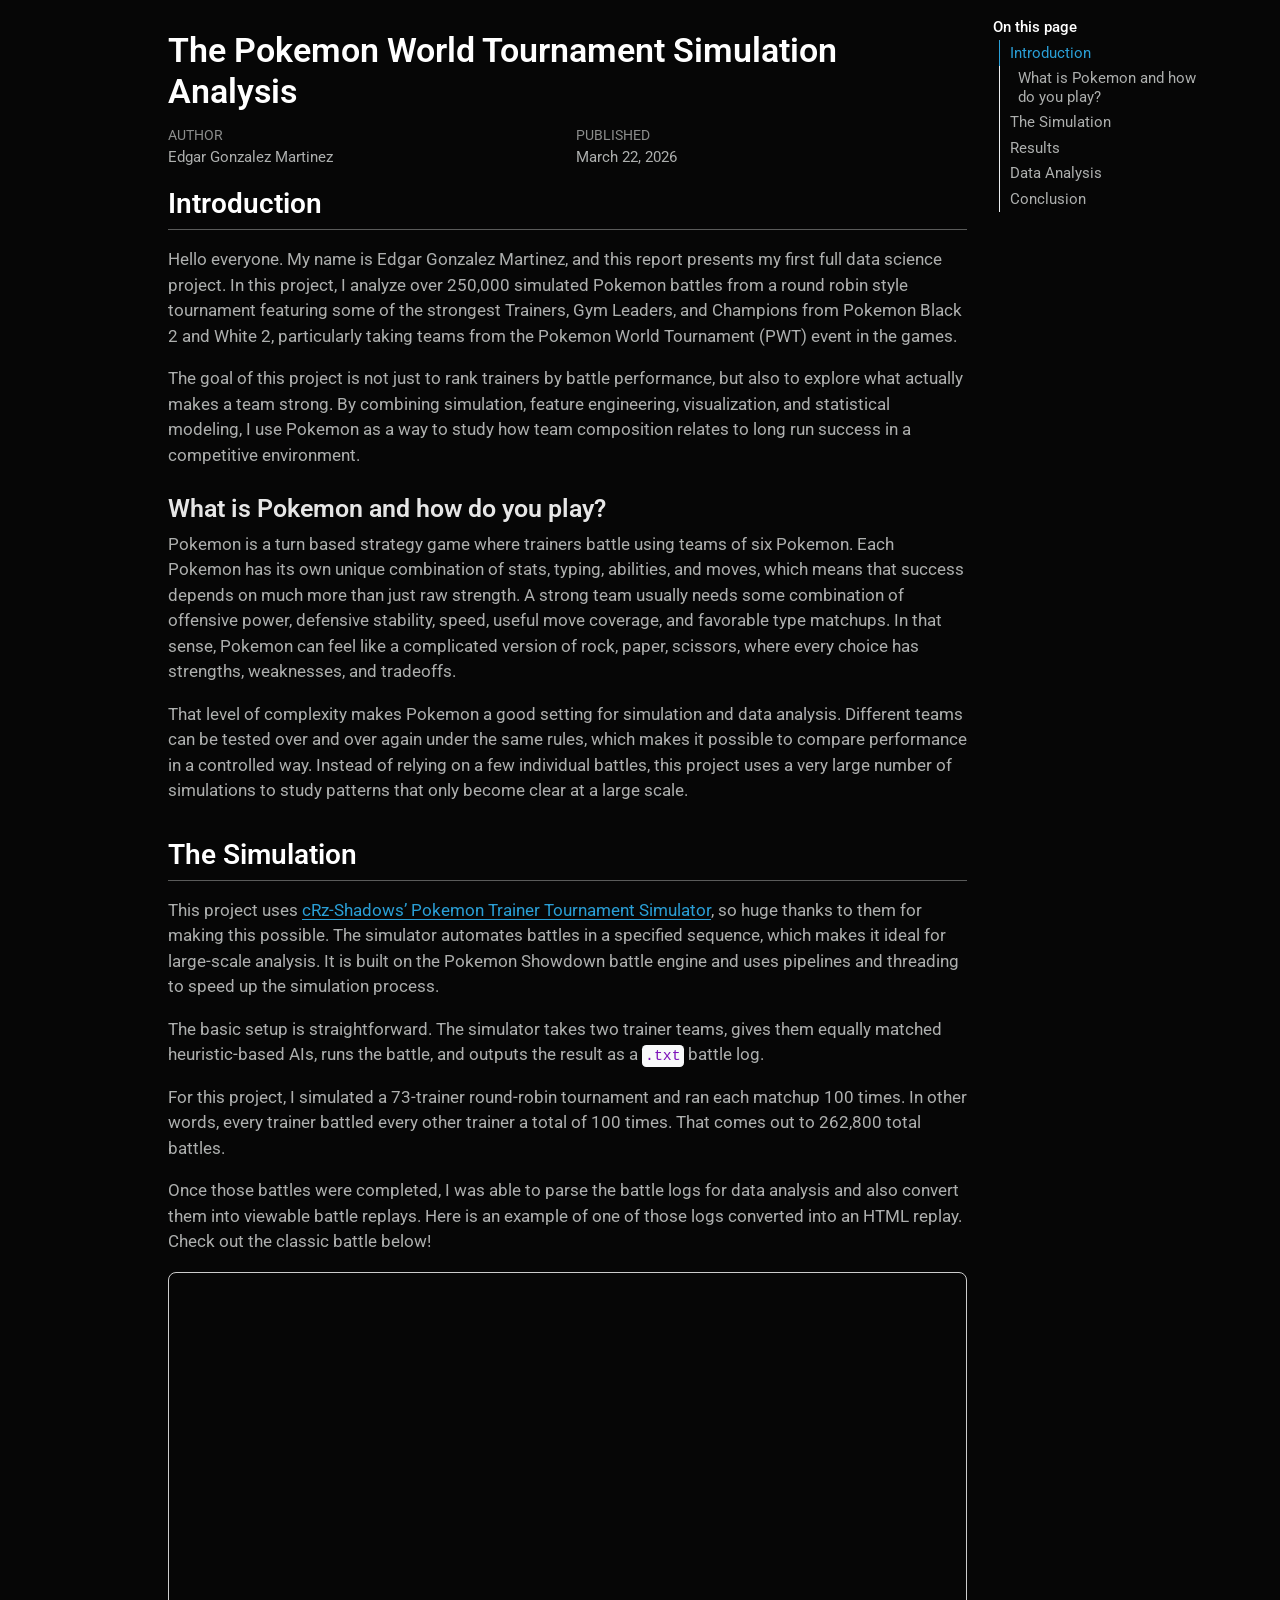
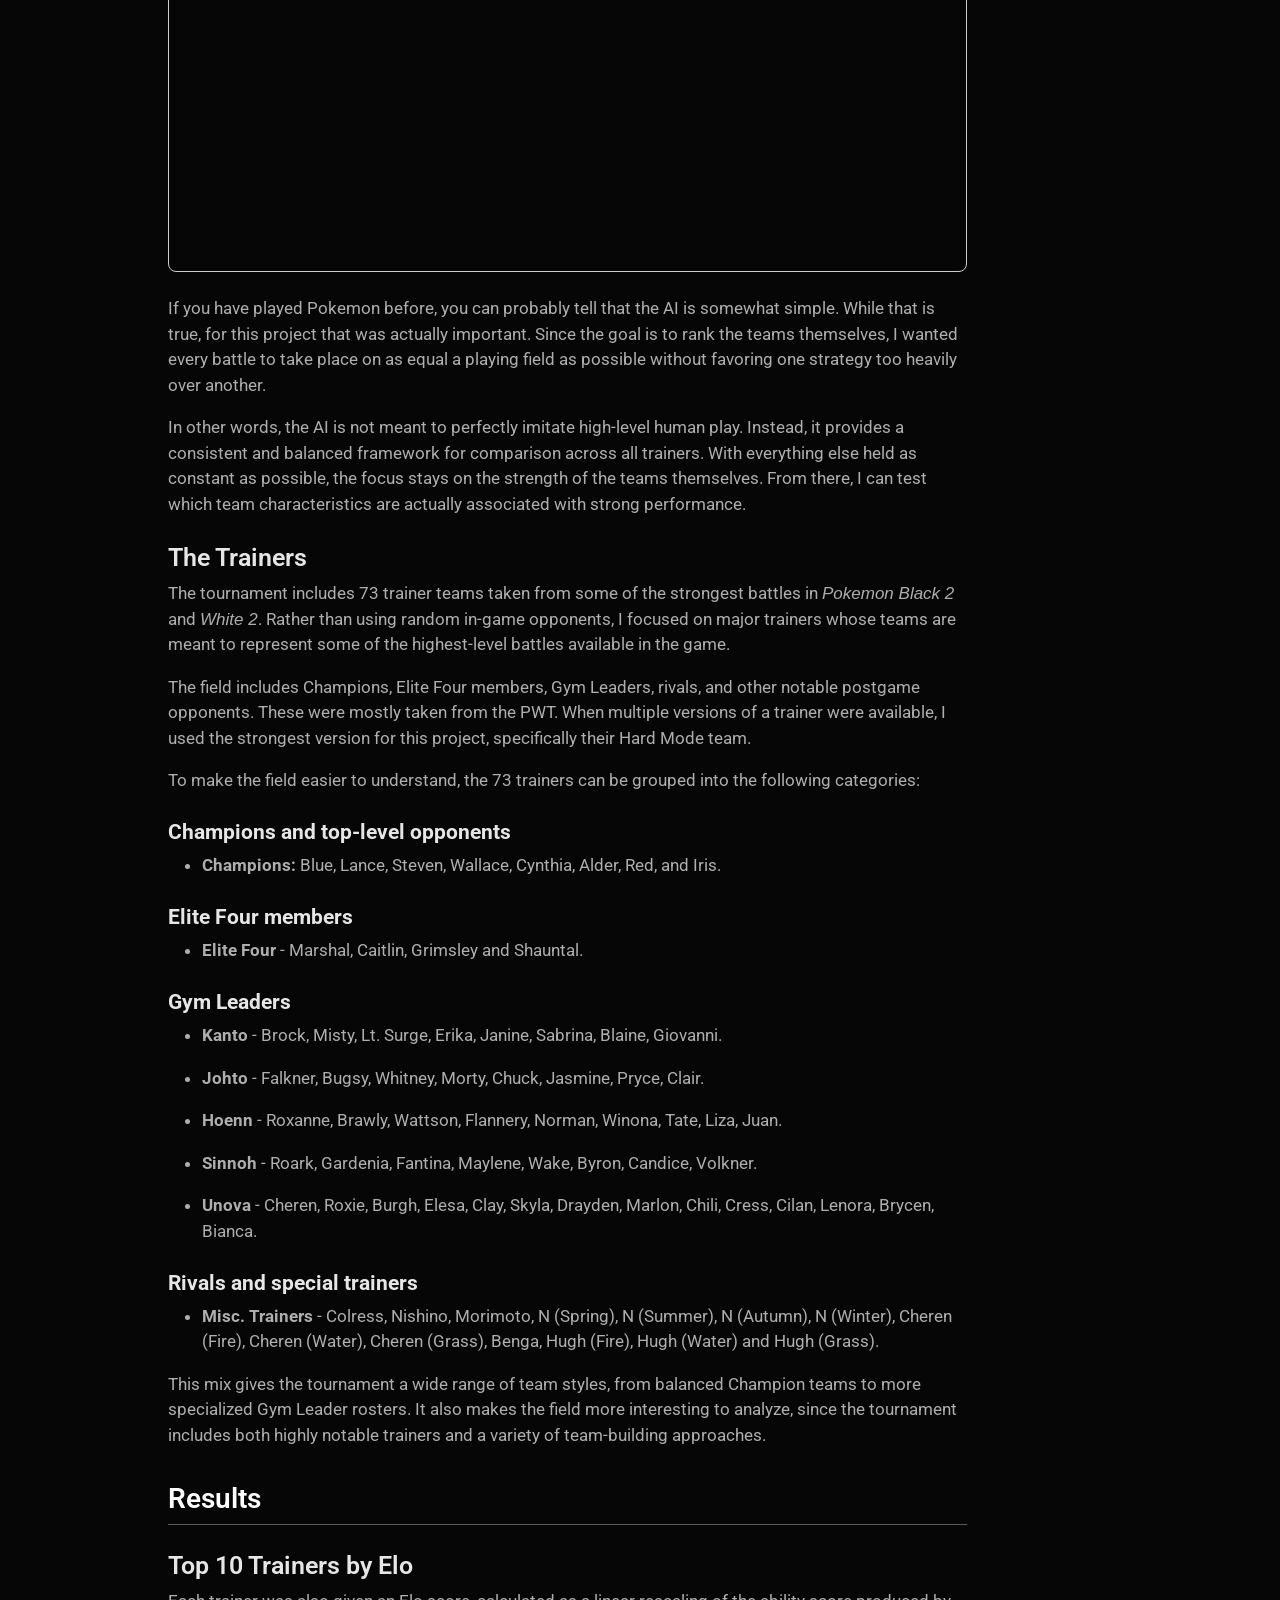
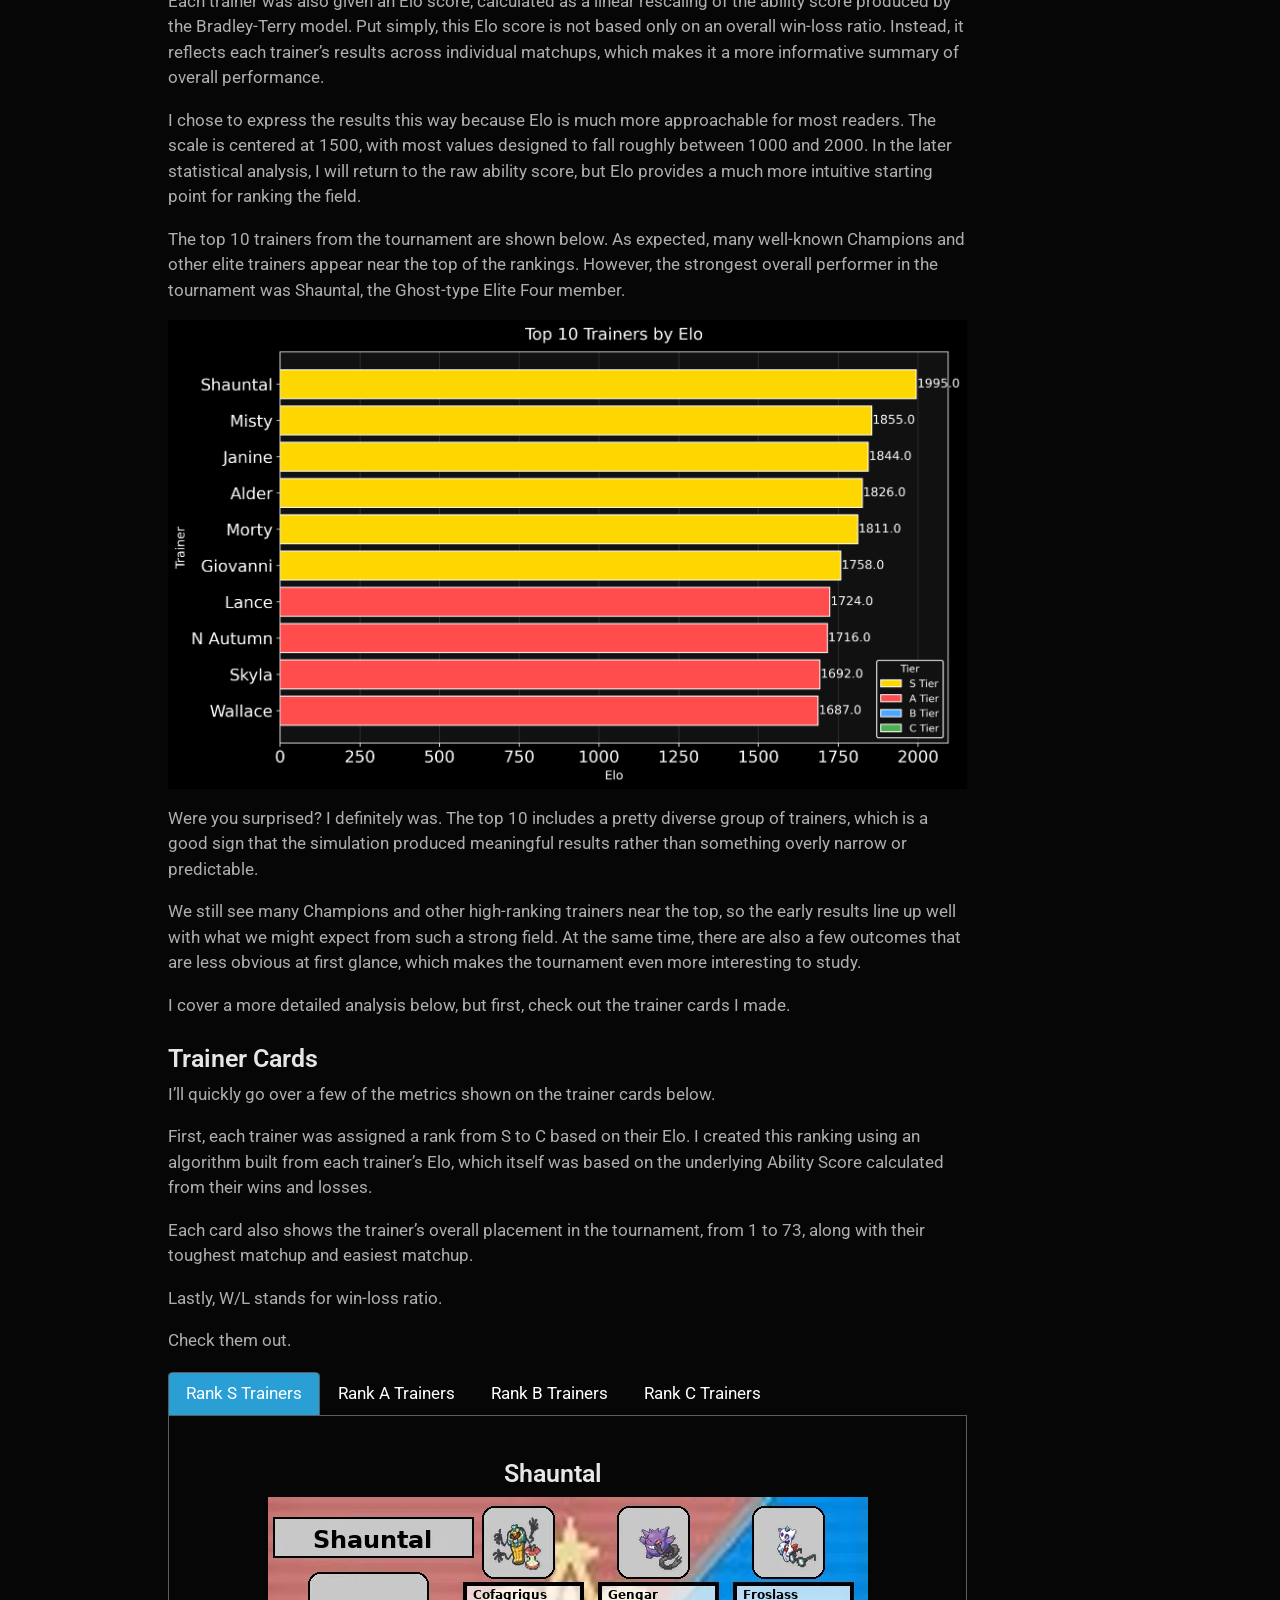
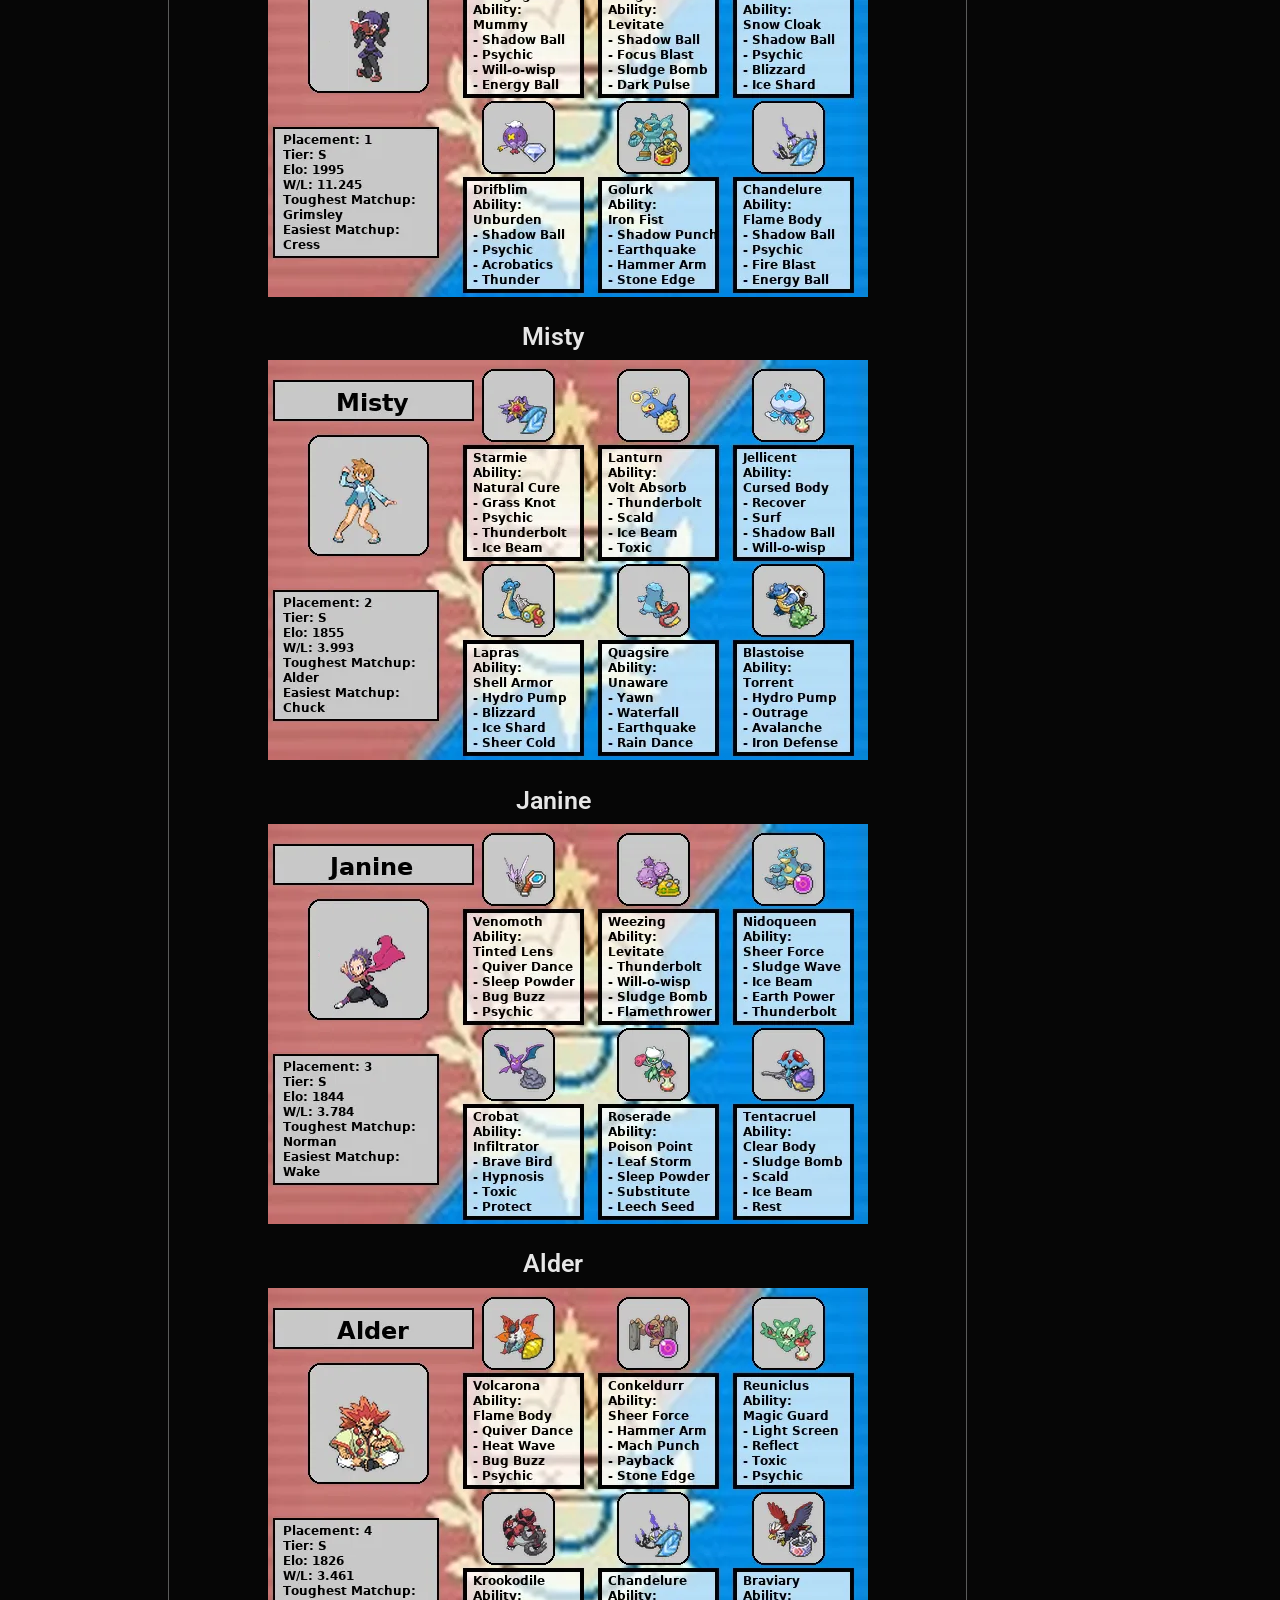
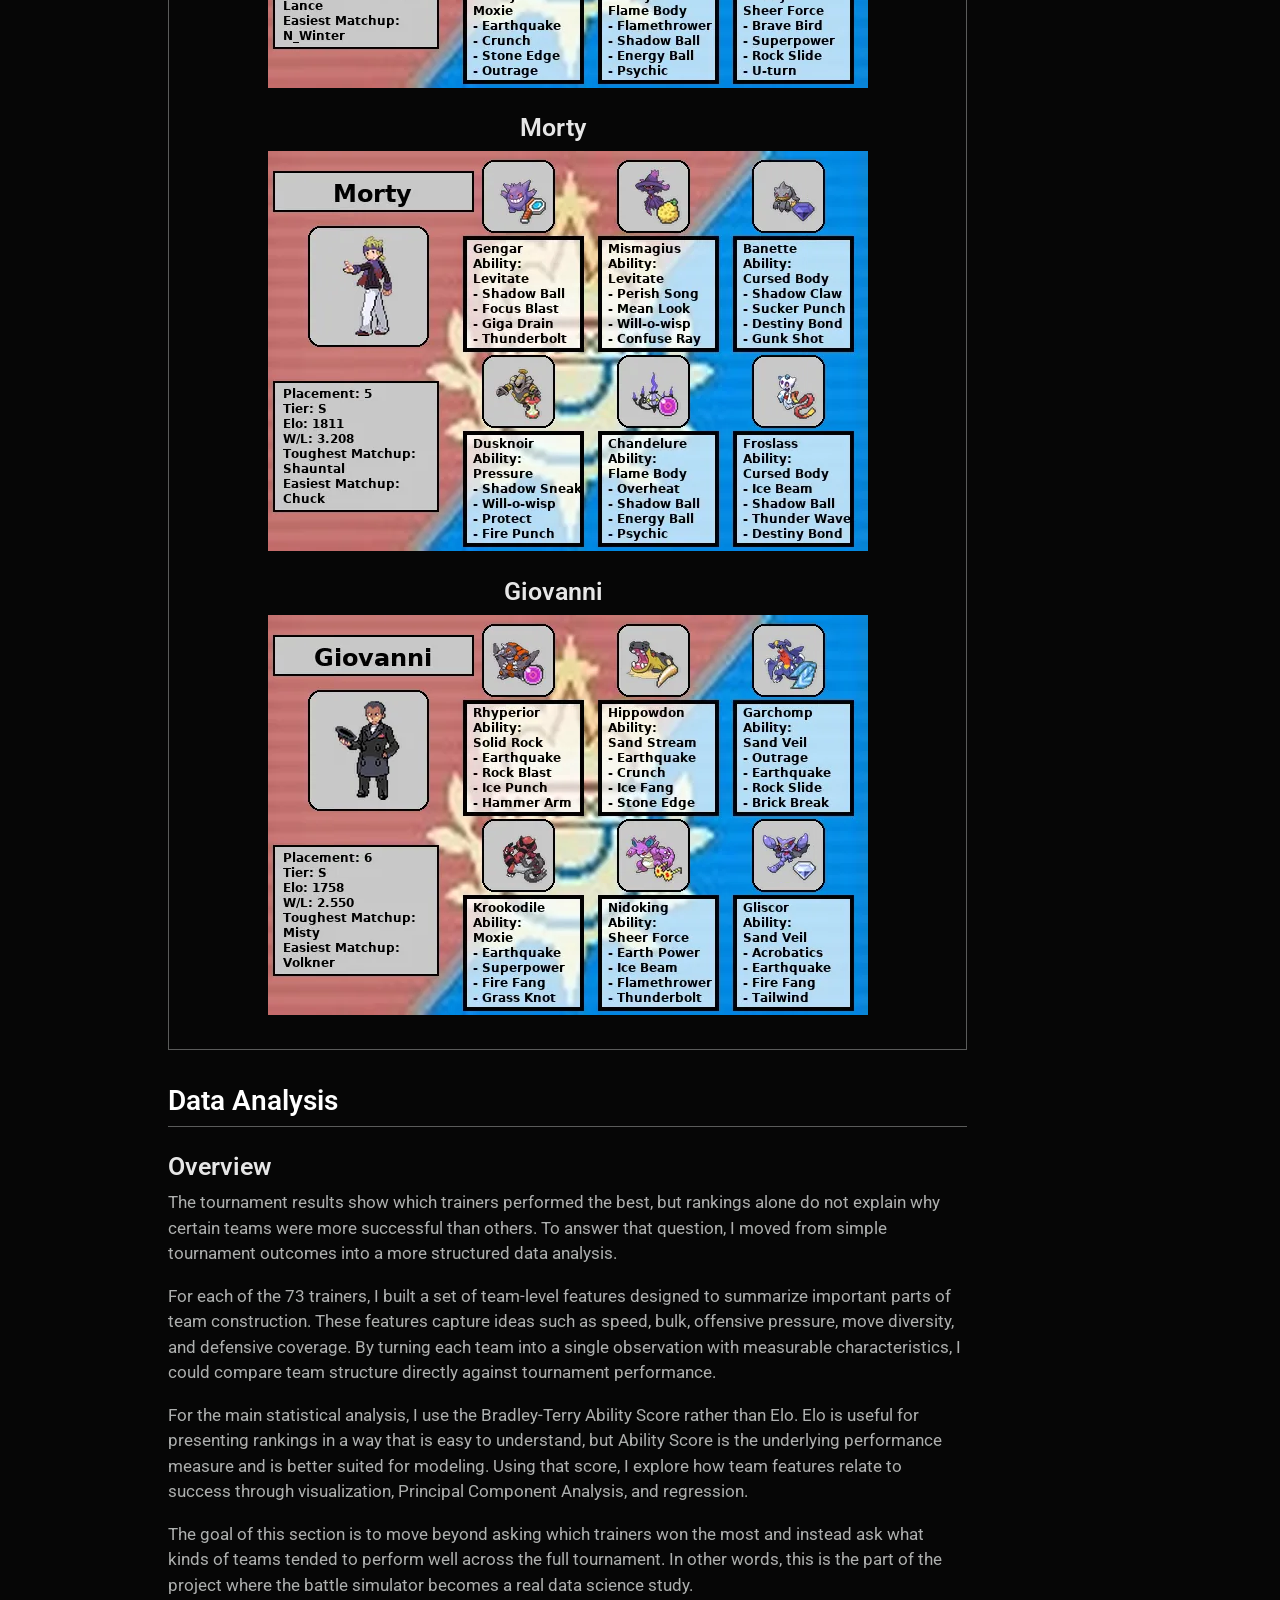
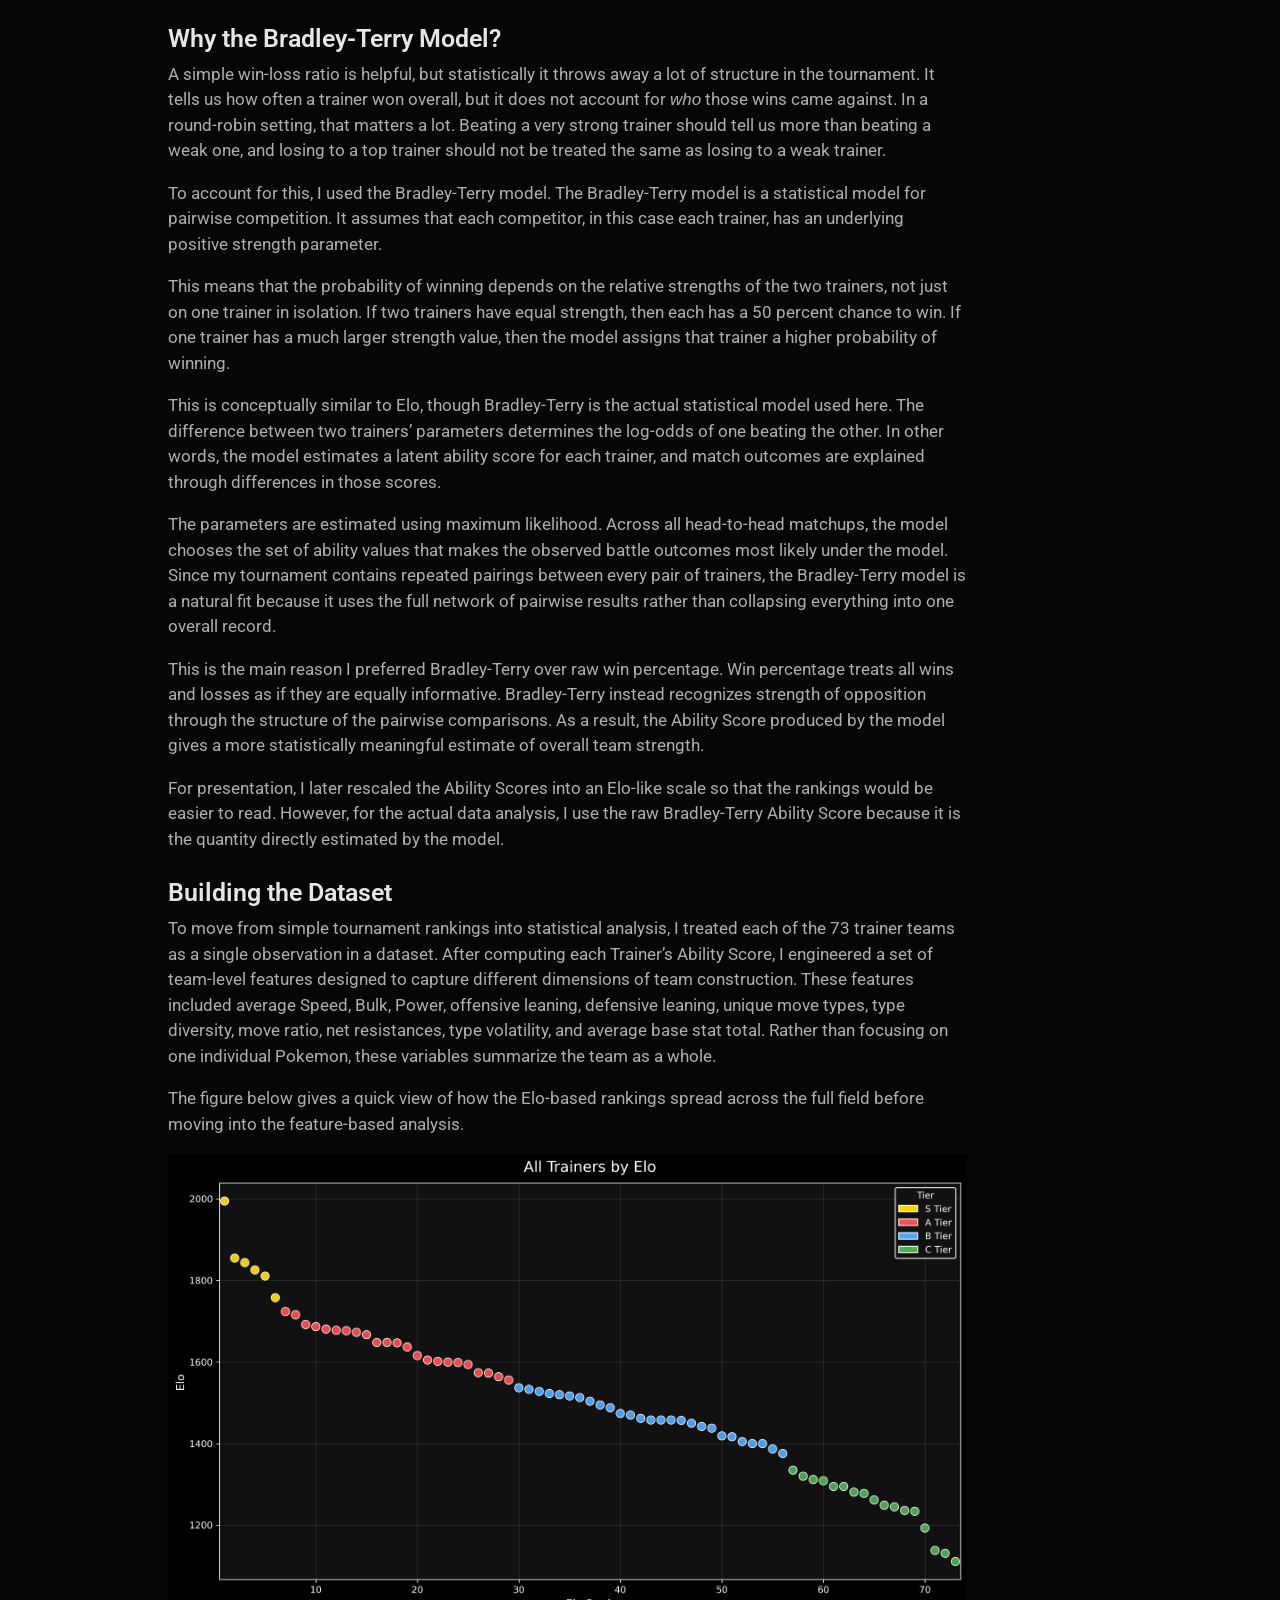
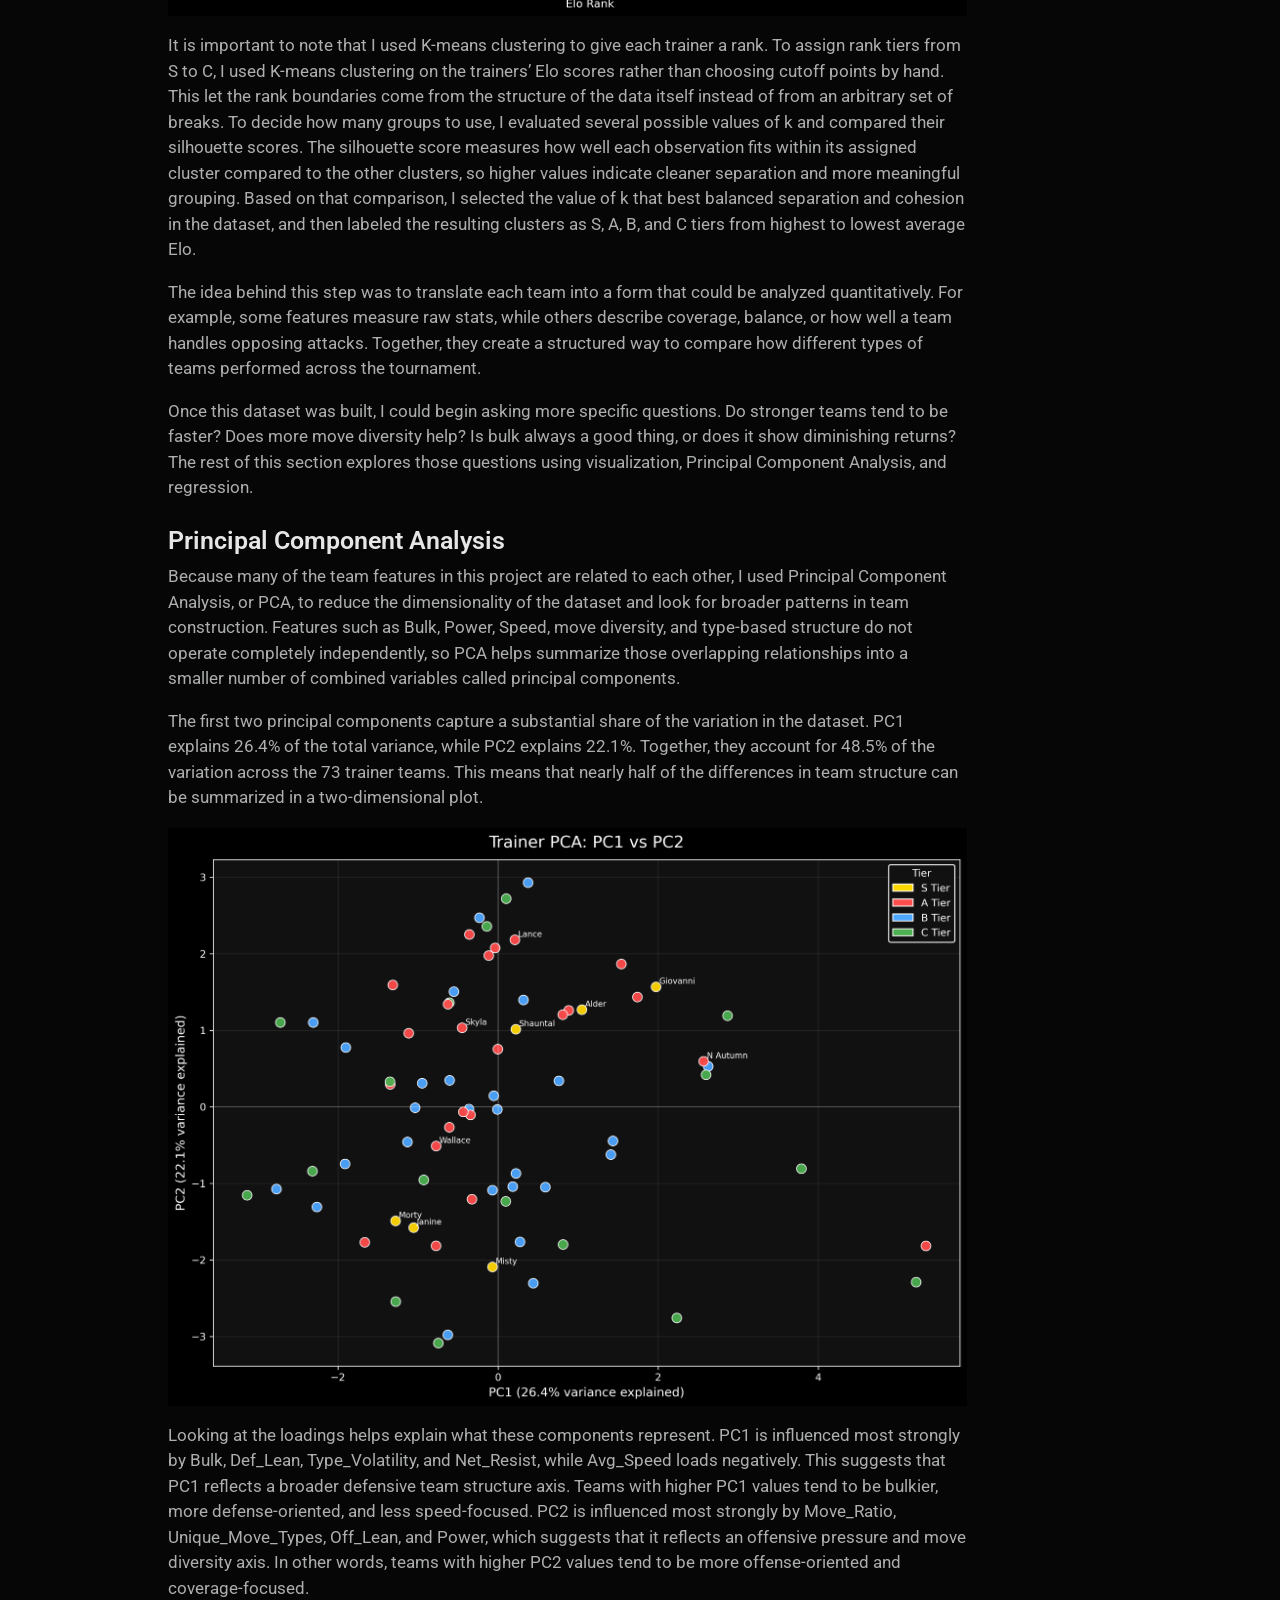
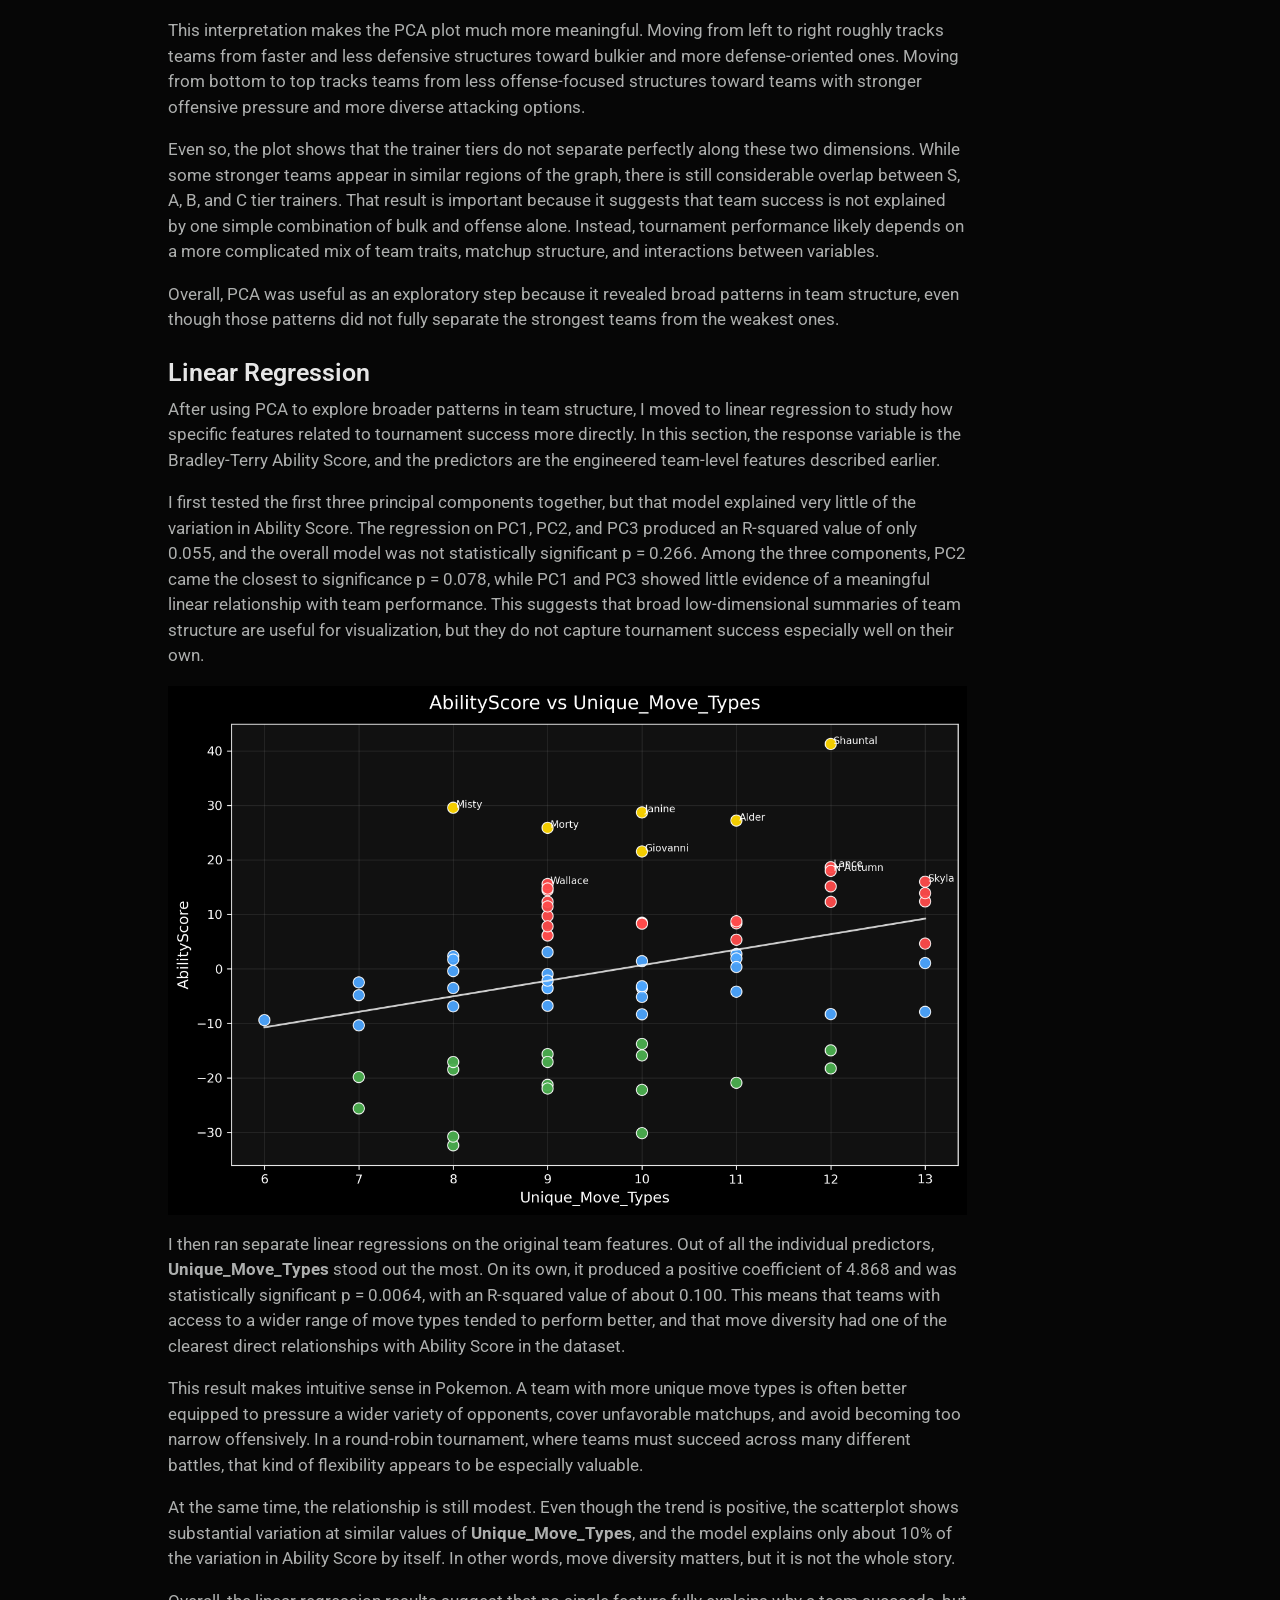
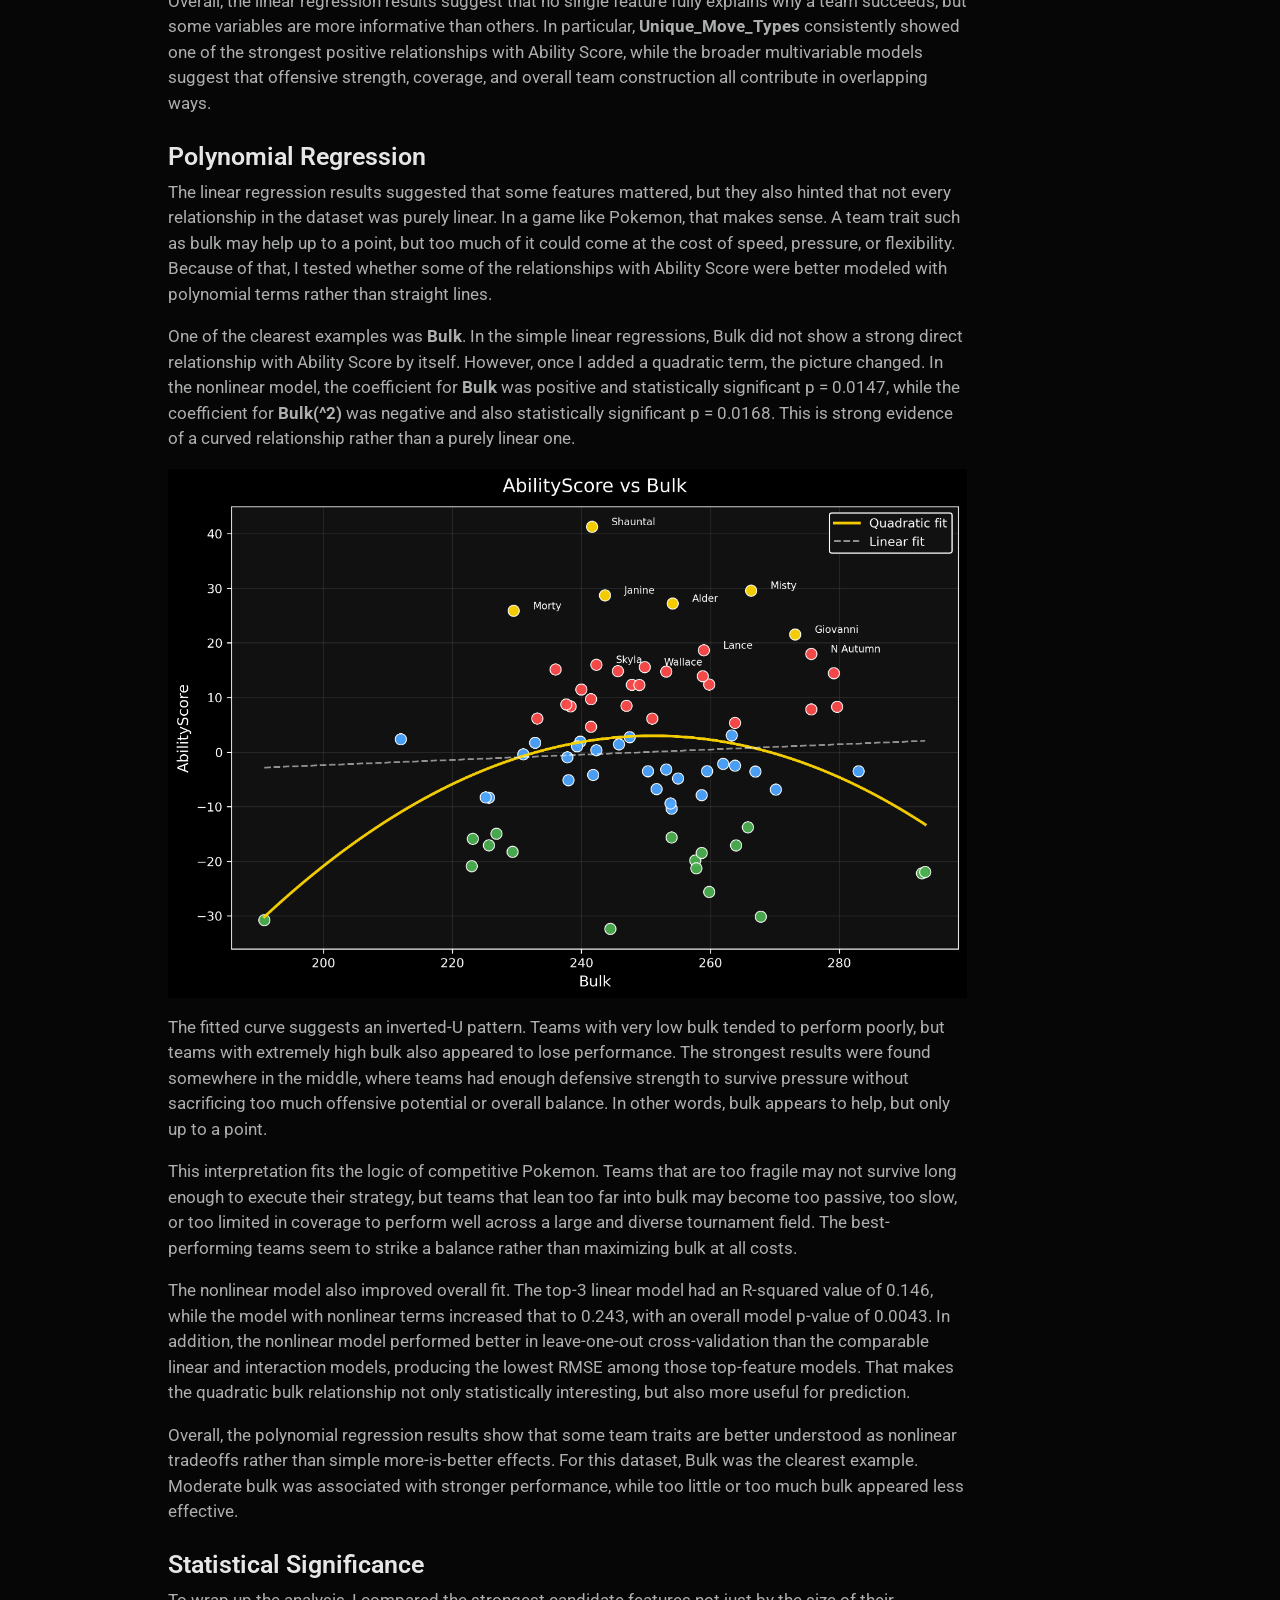
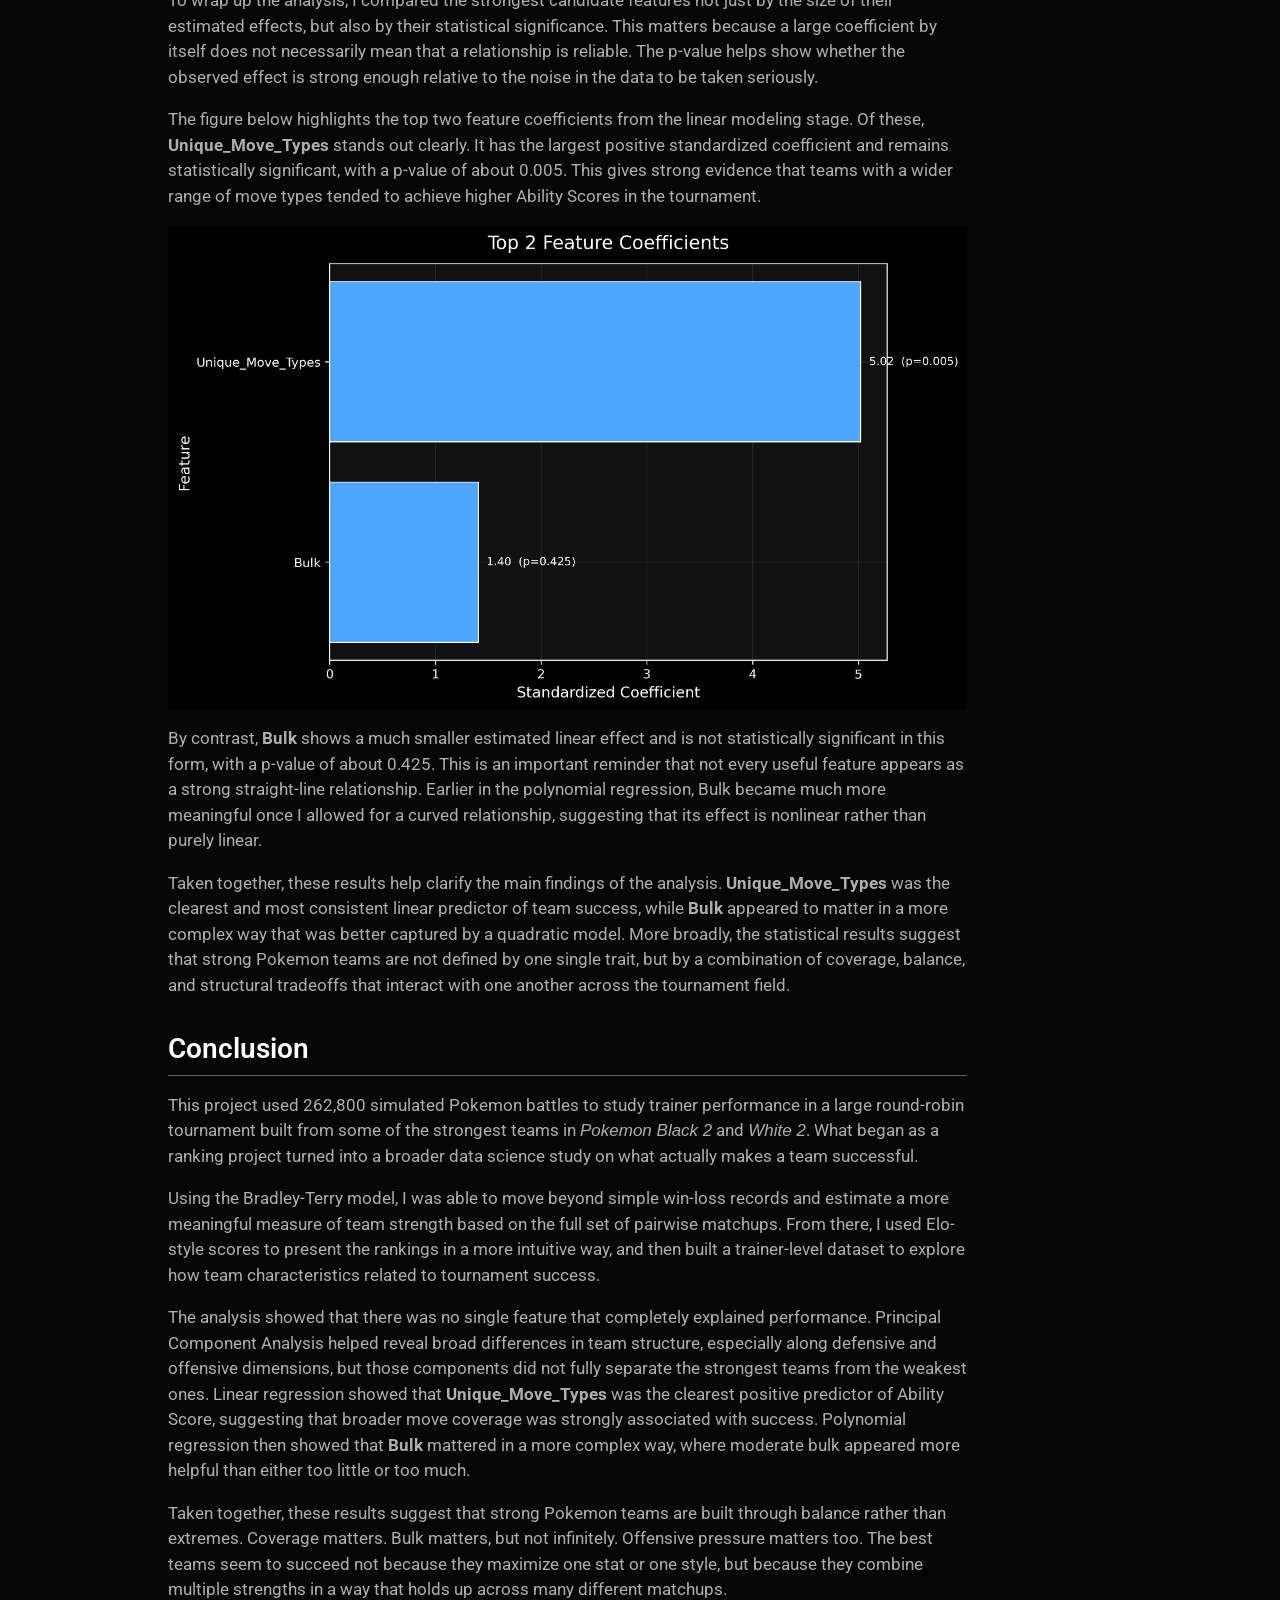
==== commit f842c0e0: "Minor Spelling Fix" ====
--- a/docs/index.html
+++ b/docs/index.html
@@ -554,7 +554,7 @@
 <p>To move from simple tournament rankings into statistical analysis, I treated each of the 73 trainer teams as a single observation in a dataset. After computing each Trainer’s Ability Score, I engineered a set of team-level features designed to capture different dimensions of team construction. These features included average Speed, Bulk, Power, offensive leaning, defensive leaning, unique move types, type diversity, move ratio, net resistances, type volatility, and average base stat total. Rather than focusing on one individual Pokemon, these variables summarize the team as a whole.</p>
 <p>The figure below gives a quick view of how the Elo-based rankings spread across the full field before moving into the feature-based analysis.</p>
 <p><img src="Data/all_trainers_elo_scatter.png" class="img-fluid" style="width:100.0%"></p>
-<p>It is important to note that I used K-means clustering to give each trainer a rank. To assign rank tiers from S to C, I used K-means clustering on the trainers’ Elo scores rather than choosing cutoff points by hand. This let the rank boundaries come from the structure of the data itself instead of from an arbitrary set of breaks. To decide how many groups to use, I evaluated several possible values of (k) and compared their silhouette scores. The silhouette score measures how well each observation fits within its assigned cluster compared to the other clusters, so higher values indicate cleaner separation and more meaningful grouping. Based on that comparison, I selected the value of (k) that best balanced separation and cohesion in the dataset, and then labeled the resulting clusters as S, A, B, and C tiers from highest to lowest average Elo.</p>
+<p>It is important to note that I used K-means clustering to give each trainer a rank. To assign rank tiers from S to C, I used K-means clustering on the trainers’ Elo scores rather than choosing cutoff points by hand. This let the rank boundaries come from the structure of the data itself instead of from an arbitrary set of breaks. To decide how many groups to use, I evaluated several possible values of k and compared their silhouette scores. The silhouette score measures how well each observation fits within its assigned cluster compared to the other clusters, so higher values indicate cleaner separation and more meaningful grouping. Based on that comparison, I selected the value of k that best balanced separation and cohesion in the dataset, and then labeled the resulting clusters as S, A, B, and C tiers from highest to lowest average Elo.</p>
 <p>The idea behind this step was to translate each team into a form that could be analyzed quantitatively. For example, some features measure raw stats, while others describe coverage, balance, or how well a team handles opposing attacks. Together, they create a structured way to compare how different types of teams performed across the tournament.</p>
 <p>Once this dataset was built, I could begin asking more specific questions. Do stronger teams tend to be faster? Does more move diversity help? Is bulk always a good thing, or does it show diminishing returns? The rest of this section explores those questions using visualization, Principal Component Analysis, and regression.</p>
 </section>
@@ -571,9 +571,9 @@
 <section id="linear-regression" class="level3">
 <h3 class="anchored" data-anchor-id="linear-regression">Linear Regression</h3>
 <p>After using PCA to explore broader patterns in team structure, I moved to linear regression to study how specific features related to tournament success more directly. In this section, the response variable is the Bradley-Terry Ability Score, and the predictors are the engineered team-level features described earlier.</p>
-<p>I first tested the first three principal components together, but that model explained very little of the variation in Ability Score. The regression on PC1, PC2, and PC3 produced an (R^2) of only 0.055, and the overall model was not statistically significant ((p = 0.266)). Among the three components, PC2 came the closest to significance ((p = 0.078)), while PC1 and PC3 showed little evidence of a meaningful linear relationship with team performance. This suggests that broad low-dimensional summaries of team structure are useful for visualization, but they do not capture tournament success especially well on their own.</p>
+<p>I first tested the first three principal components together, but that model explained very little of the variation in Ability Score. The regression on PC1, PC2, and PC3 produced an R-squared value of only 0.055, and the overall model was not statistically significant p = 0.266. Among the three components, PC2 came the closest to significance p = 0.078, while PC1 and PC3 showed little evidence of a meaningful linear relationship with team performance. This suggests that broad low-dimensional summaries of team structure are useful for visualization, but they do not capture tournament success especially well on their own.</p>
 <p><img src="Data/analysis/ability_vs_unique_move_types.png" class="img-fluid" style="width:100.0%"></p>
-<p>I then ran separate linear regressions on the original team features. Out of all the individual predictors, <strong>Unique_Move_Types</strong> stood out the most. On its own, it produced a positive coefficient of 4.868 and was statistically significant ((p = 0.0064)), with an (R^2) of about 0.100. This means that teams with access to a wider range of move types tended to perform better, and that move diversity had one of the clearest direct relationships with Ability Score in the dataset.</p>
+<p>I then ran separate linear regressions on the original team features. Out of all the individual predictors, <strong>Unique_Move_Types</strong> stood out the most. On its own, it produced a positive coefficient of 4.868 and was statistically significant p = 0.0064, with an R-squared value of about 0.100. This means that teams with access to a wider range of move types tended to perform better, and that move diversity had one of the clearest direct relationships with Ability Score in the dataset.</p>
 <p>This result makes intuitive sense in Pokemon. A team with more unique move types is often better equipped to pressure a wider variety of opponents, cover unfavorable matchups, and avoid becoming too narrow offensively. In a round-robin tournament, where teams must succeed across many different battles, that kind of flexibility appears to be especially valuable.</p>
 <p>At the same time, the relationship is still modest. Even though the trend is positive, the scatterplot shows substantial variation at similar values of <strong>Unique_Move_Types</strong>, and the model explains only about 10% of the variation in Ability Score by itself. In other words, move diversity matters, but it is not the whole story.</p>
 <p>Overall, the linear regression results suggest that no single feature fully explains why a team succeeds, but some variables are more informative than others. In particular, <strong>Unique_Move_Types</strong> consistently showed one of the strongest positive relationships with Ability Score, while the broader multivariable models suggest that offensive strength, coverage, and overall team construction all contribute in overlapping ways.</p>
@@ -581,11 +581,11 @@
 <section id="polynomial-regression" class="level3">
 <h3 class="anchored" data-anchor-id="polynomial-regression">Polynomial Regression</h3>
 <p>The linear regression results suggested that some features mattered, but they also hinted that not every relationship in the dataset was purely linear. In a game like Pokemon, that makes sense. A team trait such as bulk may help up to a point, but too much of it could come at the cost of speed, pressure, or flexibility. Because of that, I tested whether some of the relationships with Ability Score were better modeled with polynomial terms rather than straight lines.</p>
-<p>One of the clearest examples was <strong>Bulk</strong>. In the simple linear regressions, Bulk did not show a strong direct relationship with Ability Score by itself. However, once I added a quadratic term, the picture changed. In the nonlinear model, the coefficient for <strong>Bulk</strong> was positive and statistically significant ((p = 0.0147)), while the coefficient for <strong>Bulk(^2)</strong> was negative and also statistically significant ((p = 0.0168)). This is strong evidence of a curved relationship rather than a purely linear one.</p>
+<p>One of the clearest examples was <strong>Bulk</strong>. In the simple linear regressions, Bulk did not show a strong direct relationship with Ability Score by itself. However, once I added a quadratic term, the picture changed. In the nonlinear model, the coefficient for <strong>Bulk</strong> was positive and statistically significant p = 0.0147, while the coefficient for <strong>Bulk(^2)</strong> was negative and also statistically significant p = 0.0168. This is strong evidence of a curved relationship rather than a purely linear one.</p>
 <p><img src="Data/analysis/story_bulk_quadratic.png" class="img-fluid" style="width:100.0%"></p>
 <p>The fitted curve suggests an inverted-U pattern. Teams with very low bulk tended to perform poorly, but teams with extremely high bulk also appeared to lose performance. The strongest results were found somewhere in the middle, where teams had enough defensive strength to survive pressure without sacrificing too much offensive potential or overall balance. In other words, bulk appears to help, but only up to a point.</p>
 <p>This interpretation fits the logic of competitive Pokemon. Teams that are too fragile may not survive long enough to execute their strategy, but teams that lean too far into bulk may become too passive, too slow, or too limited in coverage to perform well across a large and diverse tournament field. The best-performing teams seem to strike a balance rather than maximizing bulk at all costs.</p>
-<p>The nonlinear model also improved overall fit. The top-3 linear model had an (R^2) of 0.146, while the model with nonlinear terms increased that to 0.243, with an overall model (p)-value of 0.0043. In addition, the nonlinear model performed better in leave-one-out cross-validation than the comparable linear and interaction models, producing the lowest RMSE among those top-feature models. That makes the quadratic bulk relationship not only statistically interesting, but also more useful for prediction.</p>
+<p>The nonlinear model also improved overall fit. The top-3 linear model had an R-squared value of 0.146, while the model with nonlinear terms increased that to 0.243, with an overall model p-value of 0.0043. In addition, the nonlinear model performed better in leave-one-out cross-validation than the comparable linear and interaction models, producing the lowest RMSE among those top-feature models. That makes the quadratic bulk relationship not only statistically interesting, but also more useful for prediction.</p>
 <p>Overall, the polynomial regression results show that some team traits are better understood as nonlinear tradeoffs rather than simple more-is-better effects. For this dataset, Bulk was the clearest example. Moderate bulk was associated with stronger performance, while too little or too much bulk appeared less effective.</p>
 </section>
 <section id="statistical-significance" class="level3">
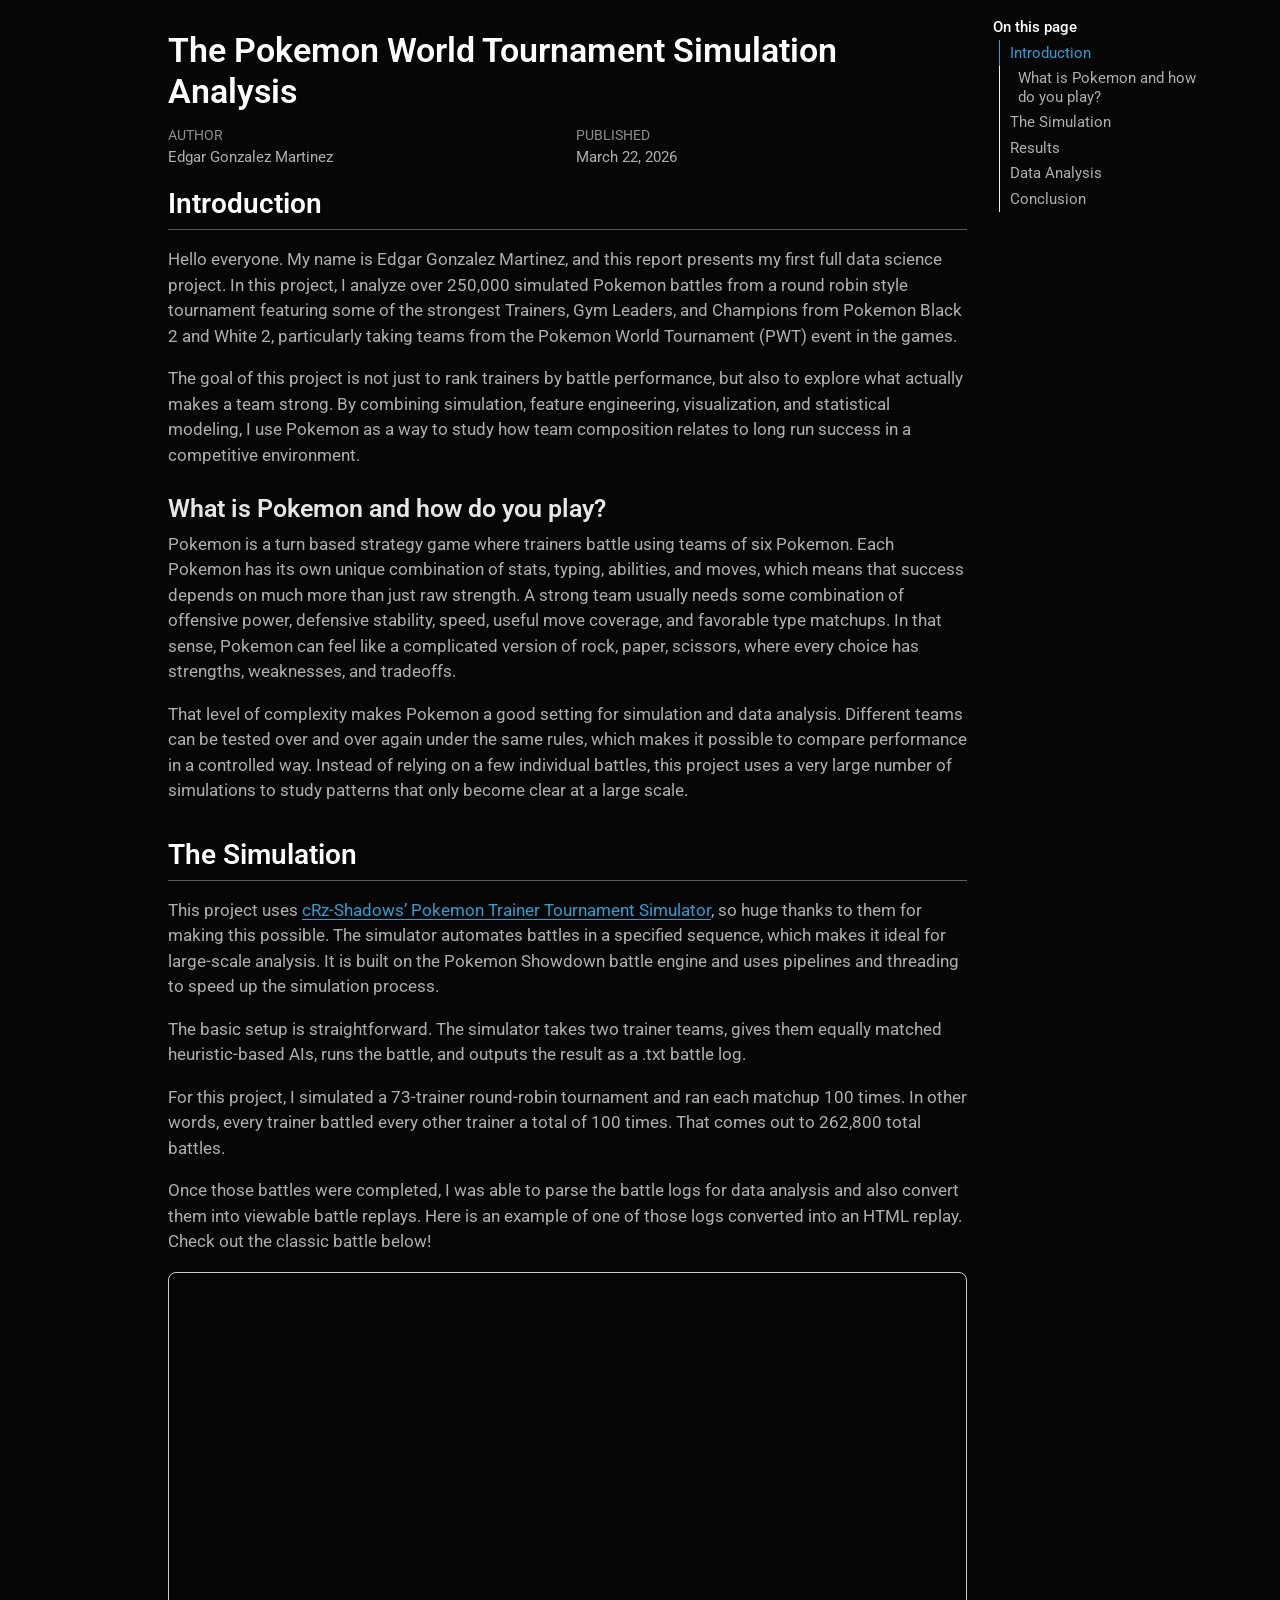
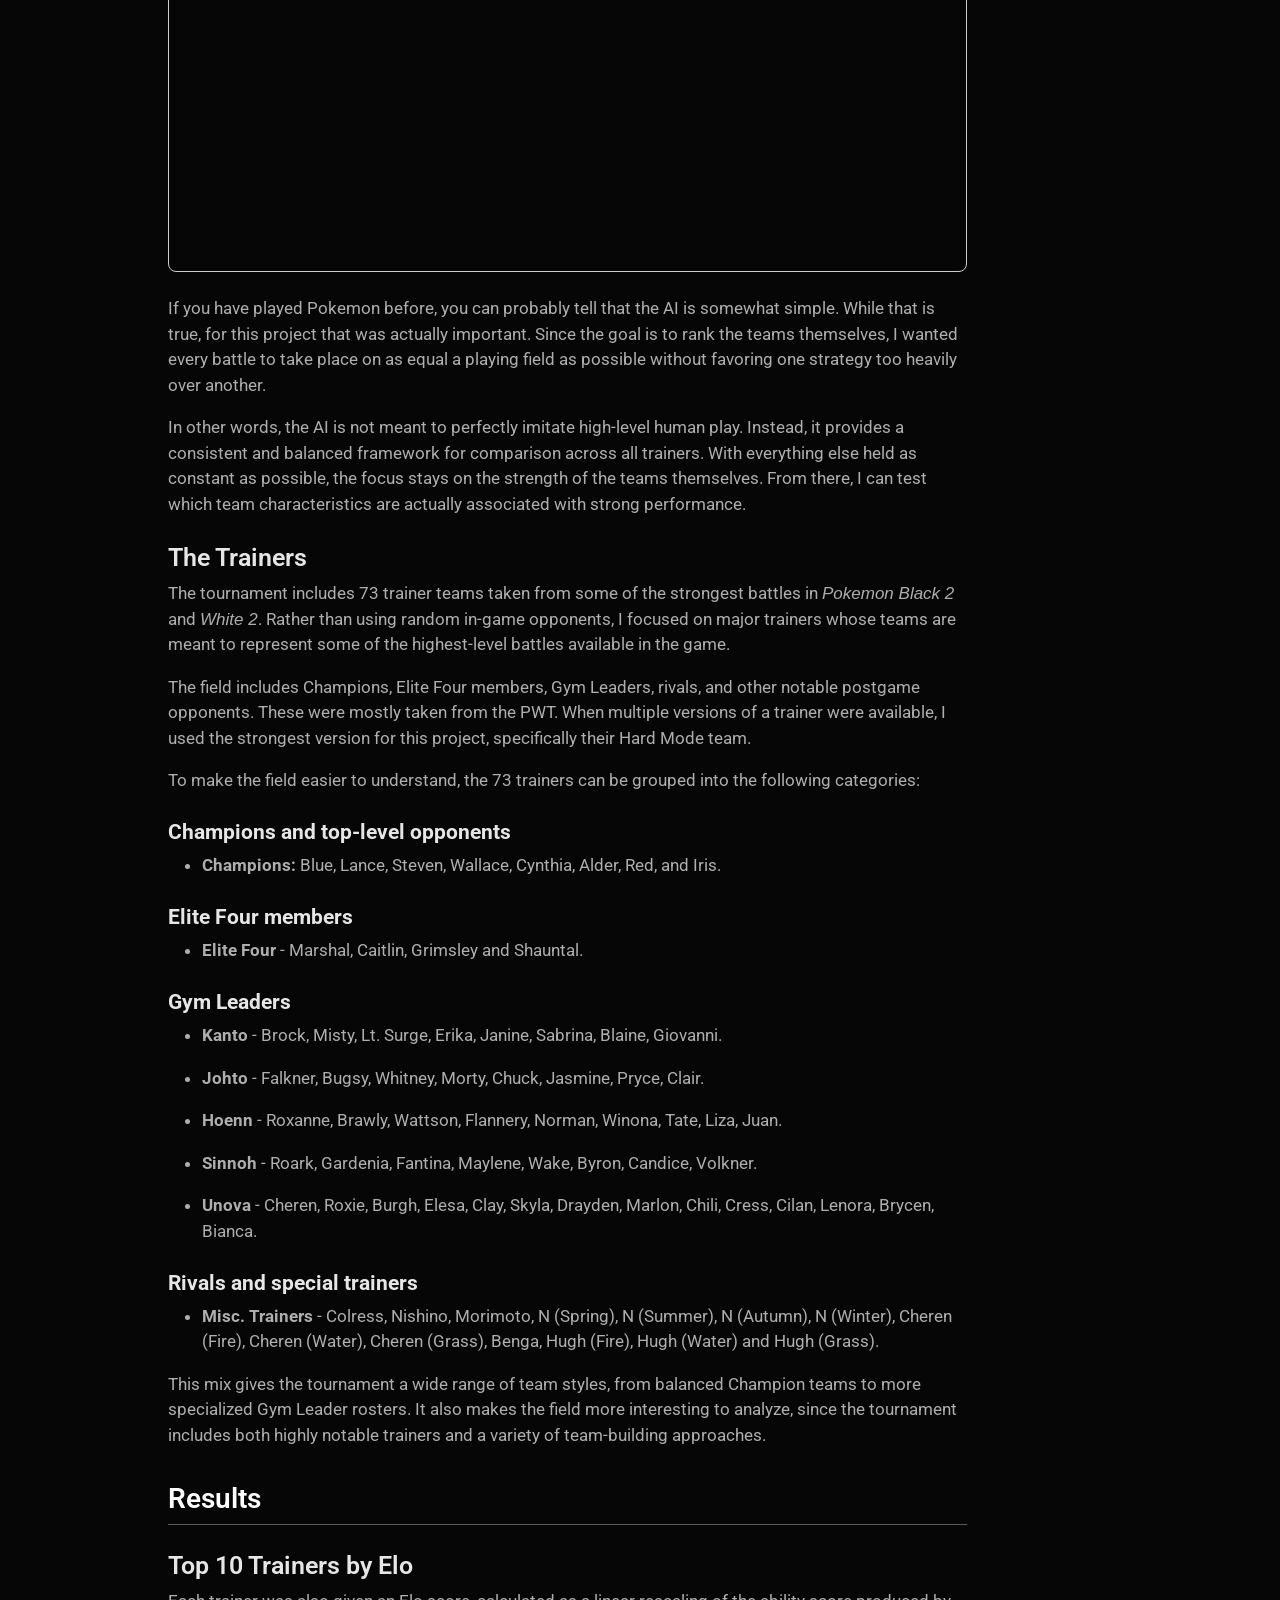
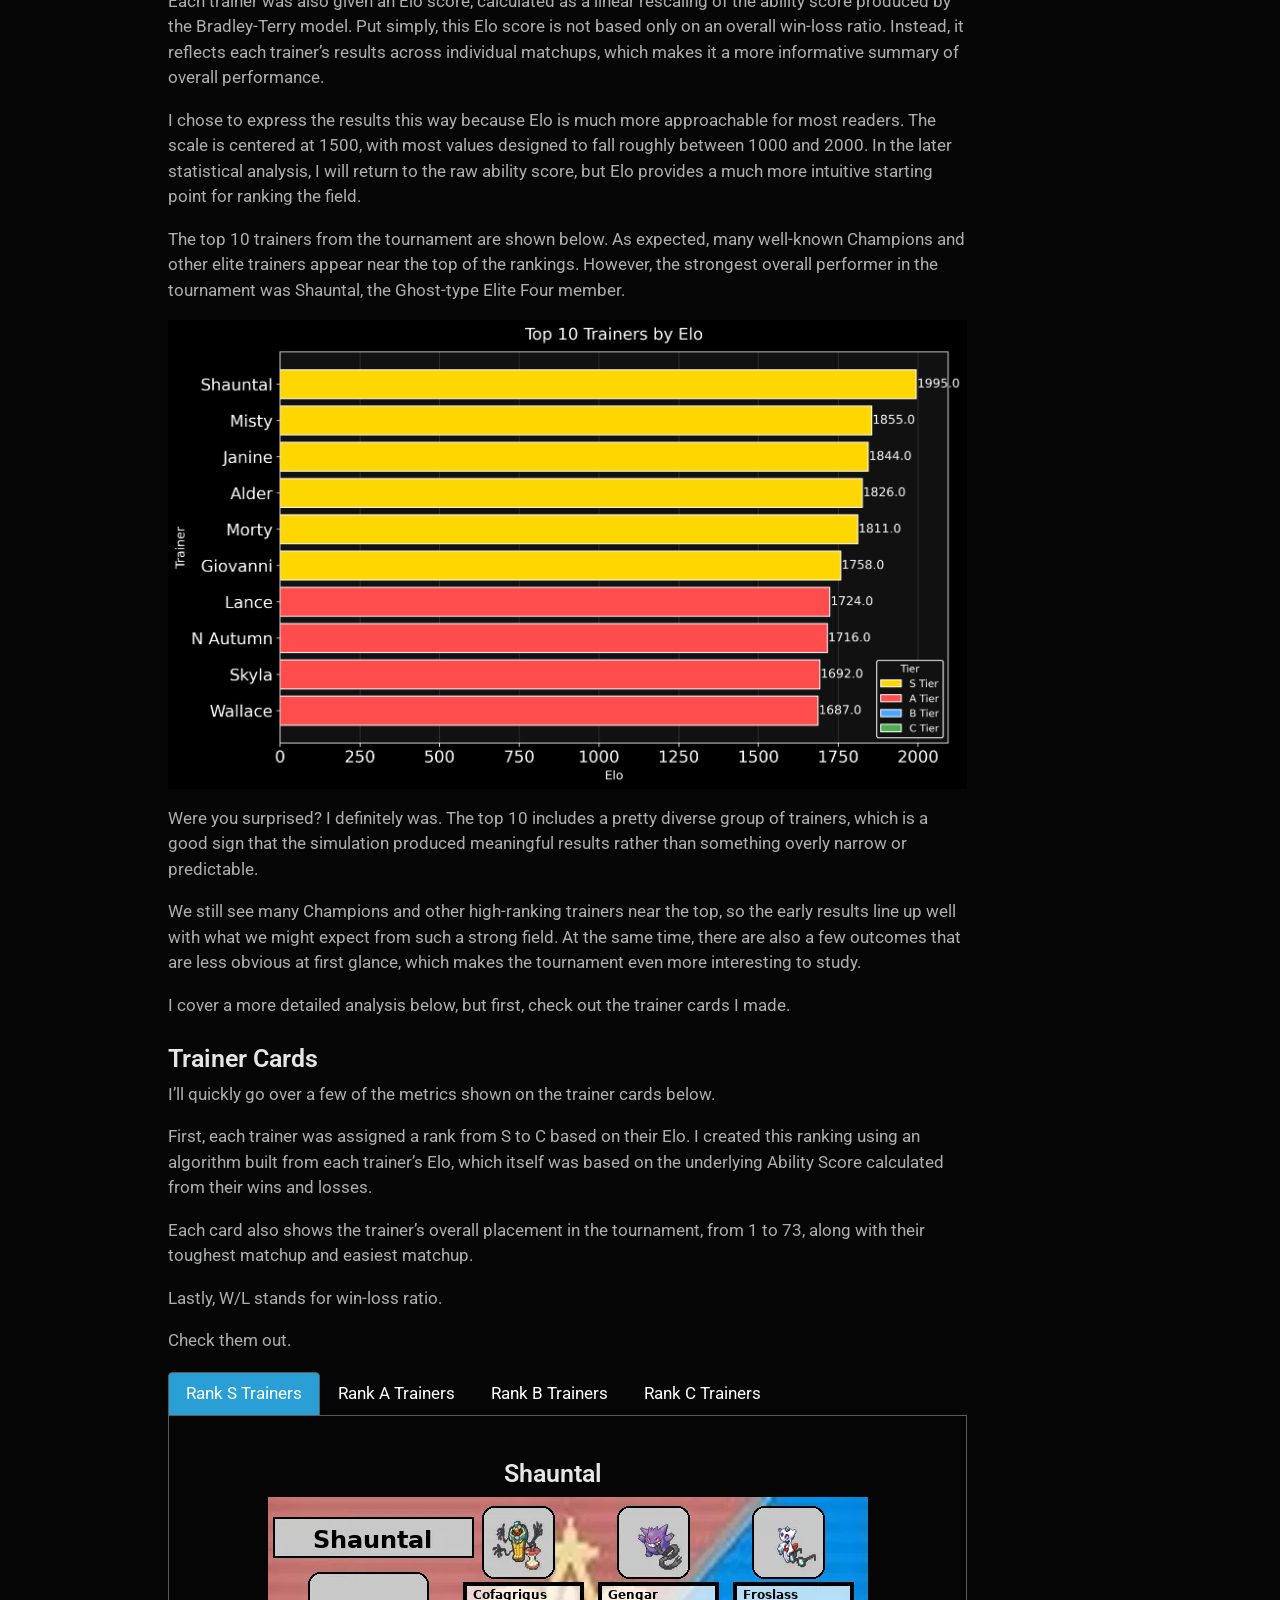
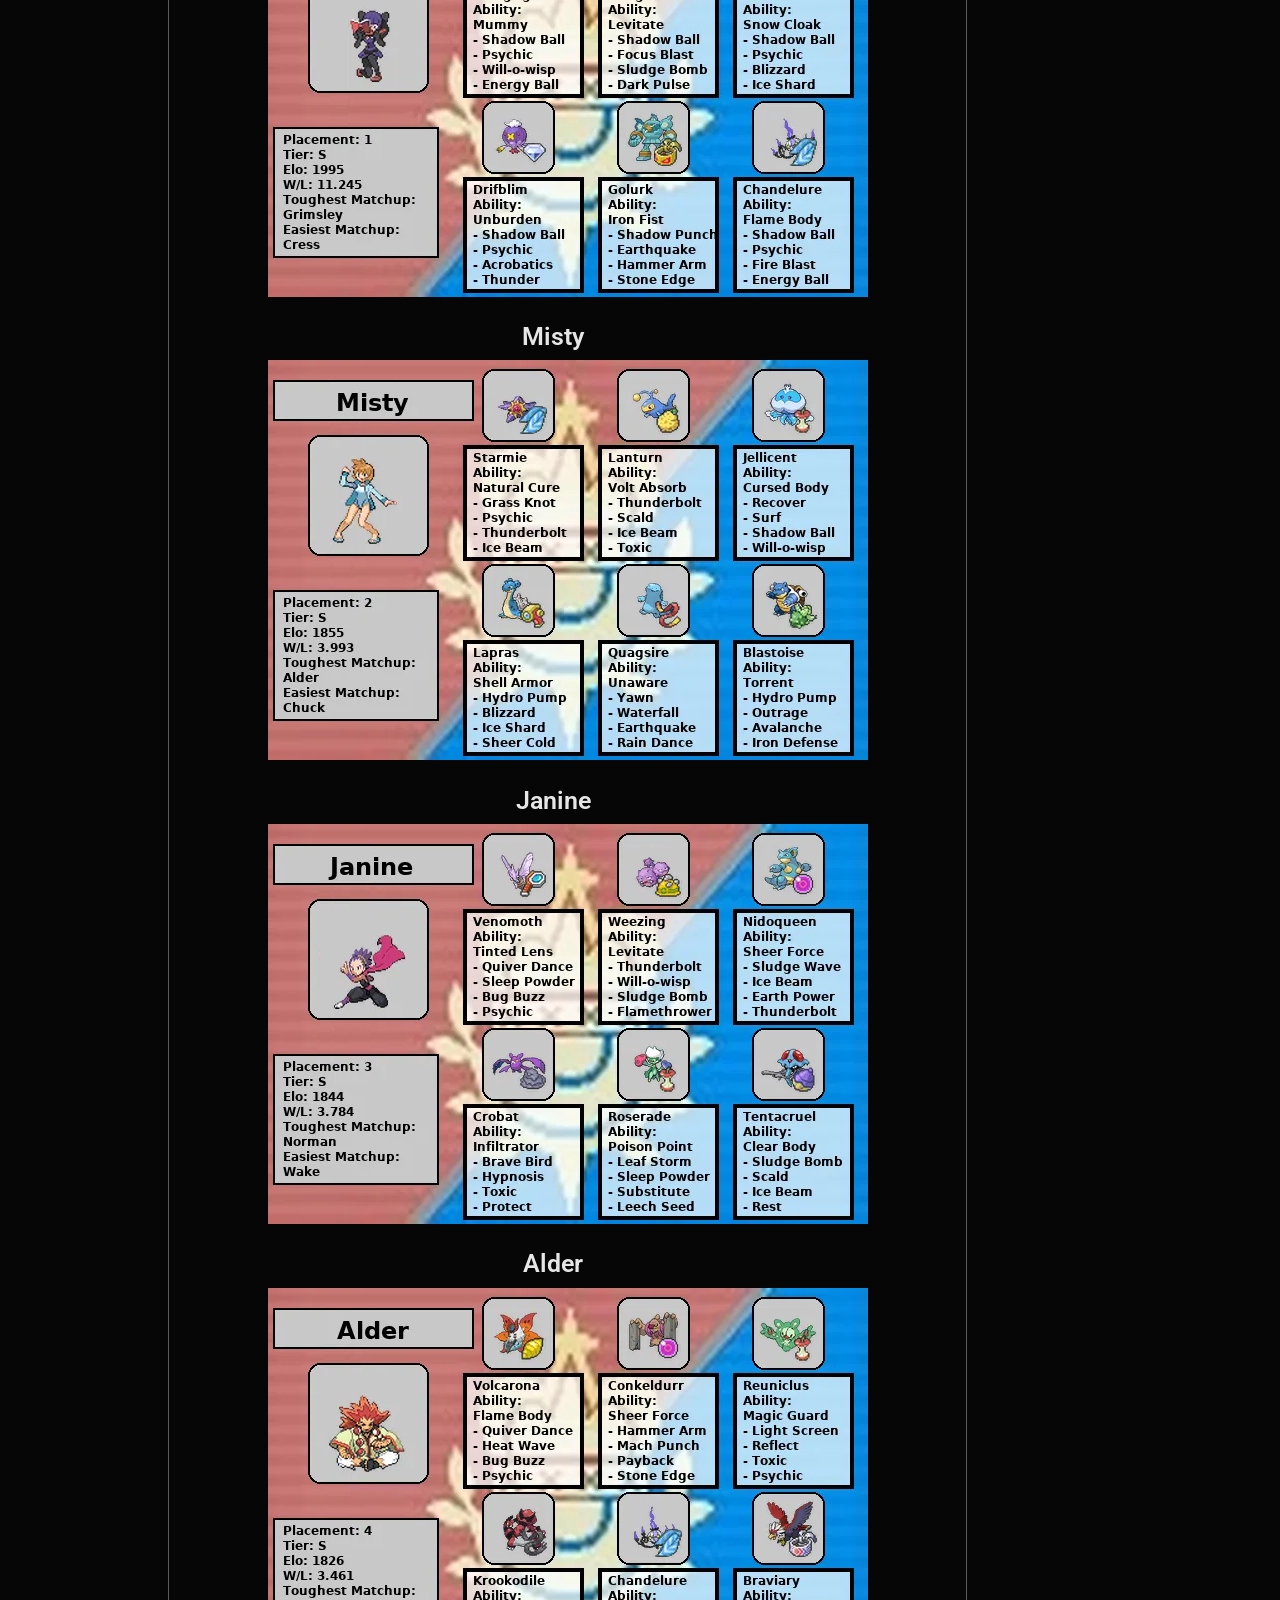
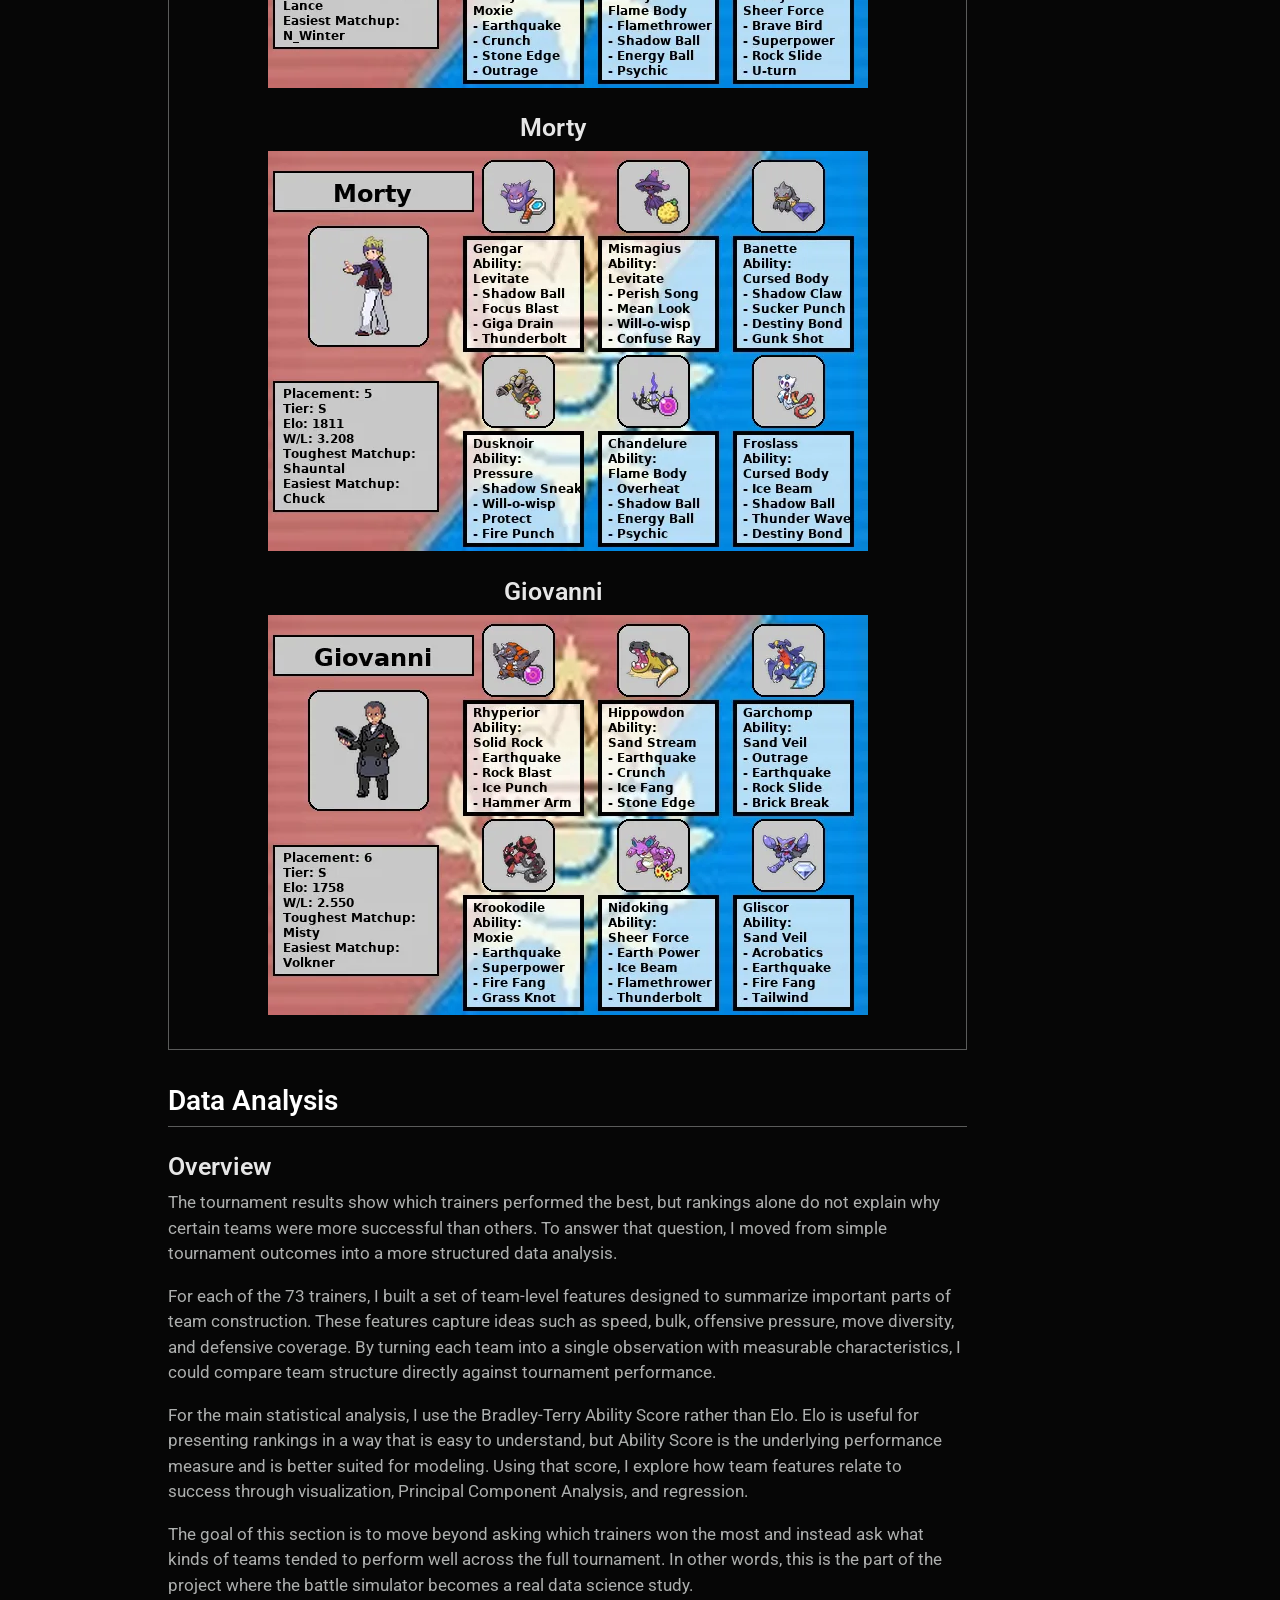
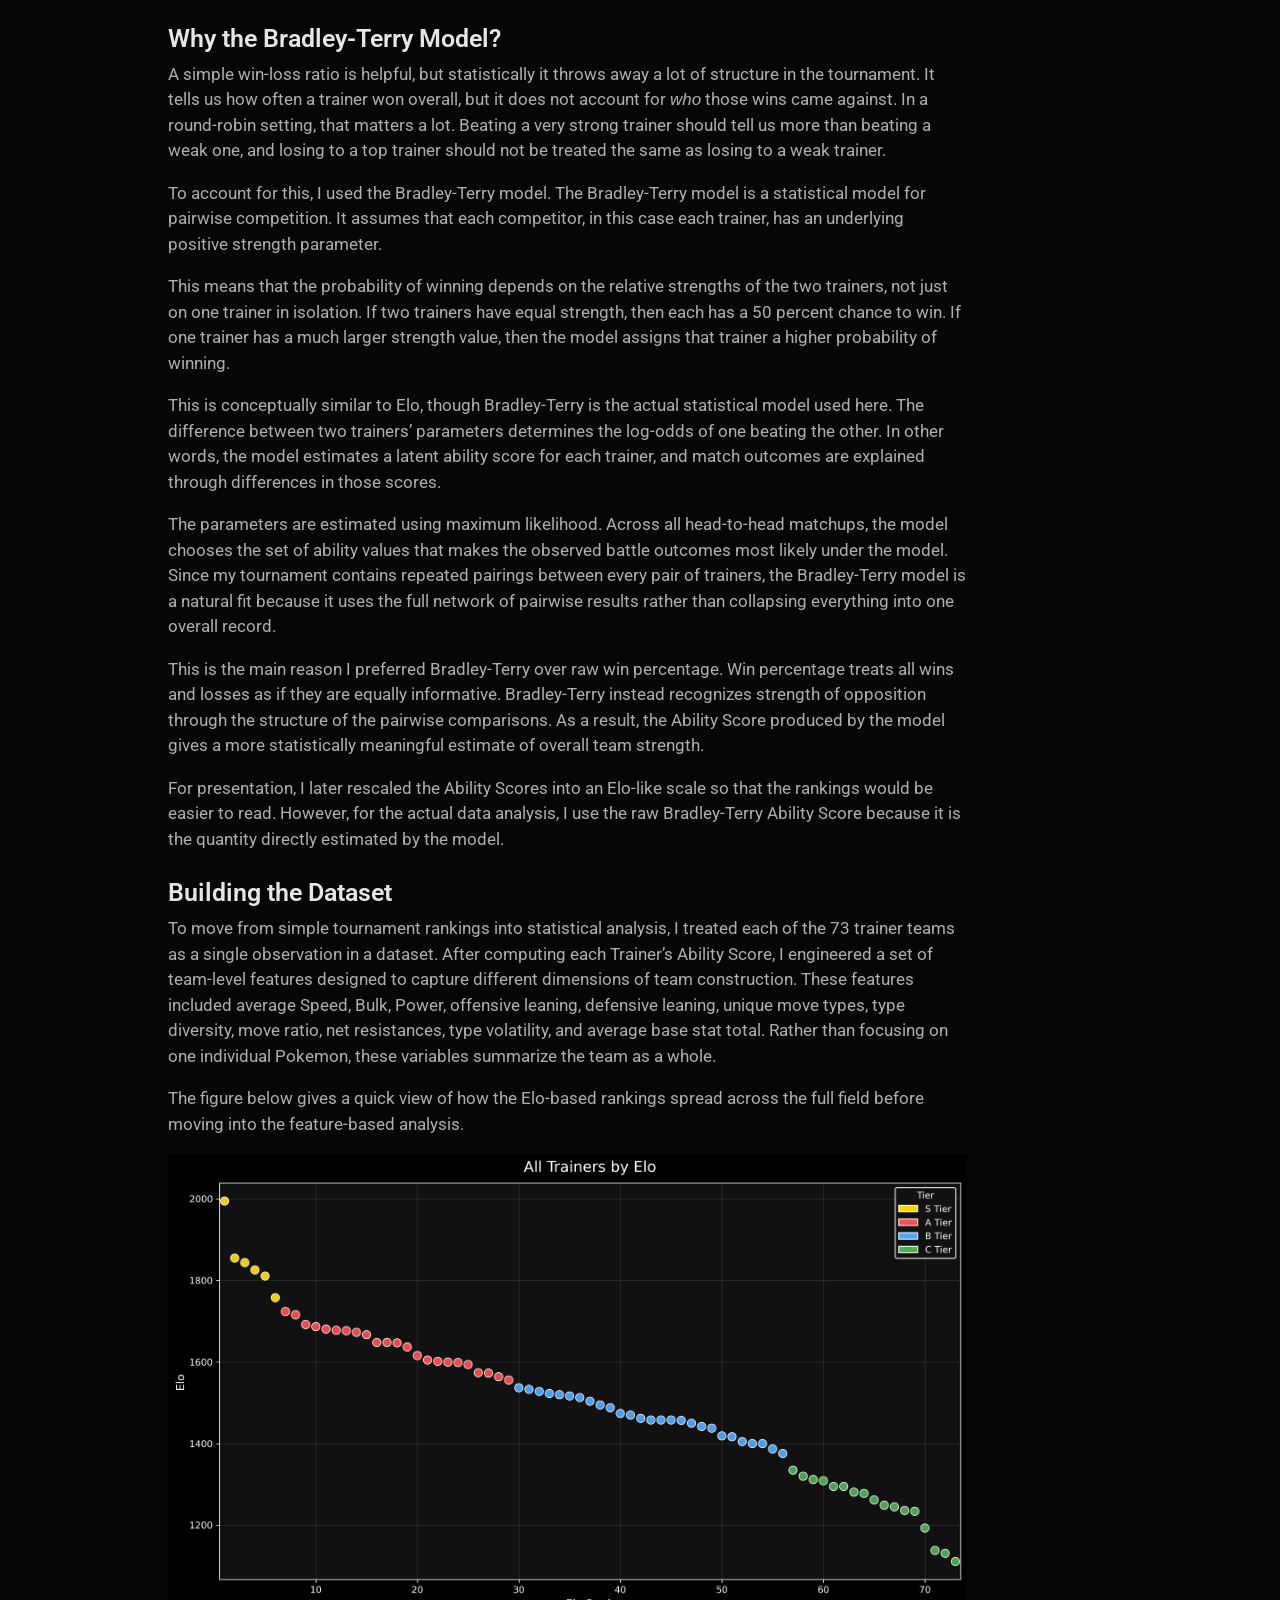
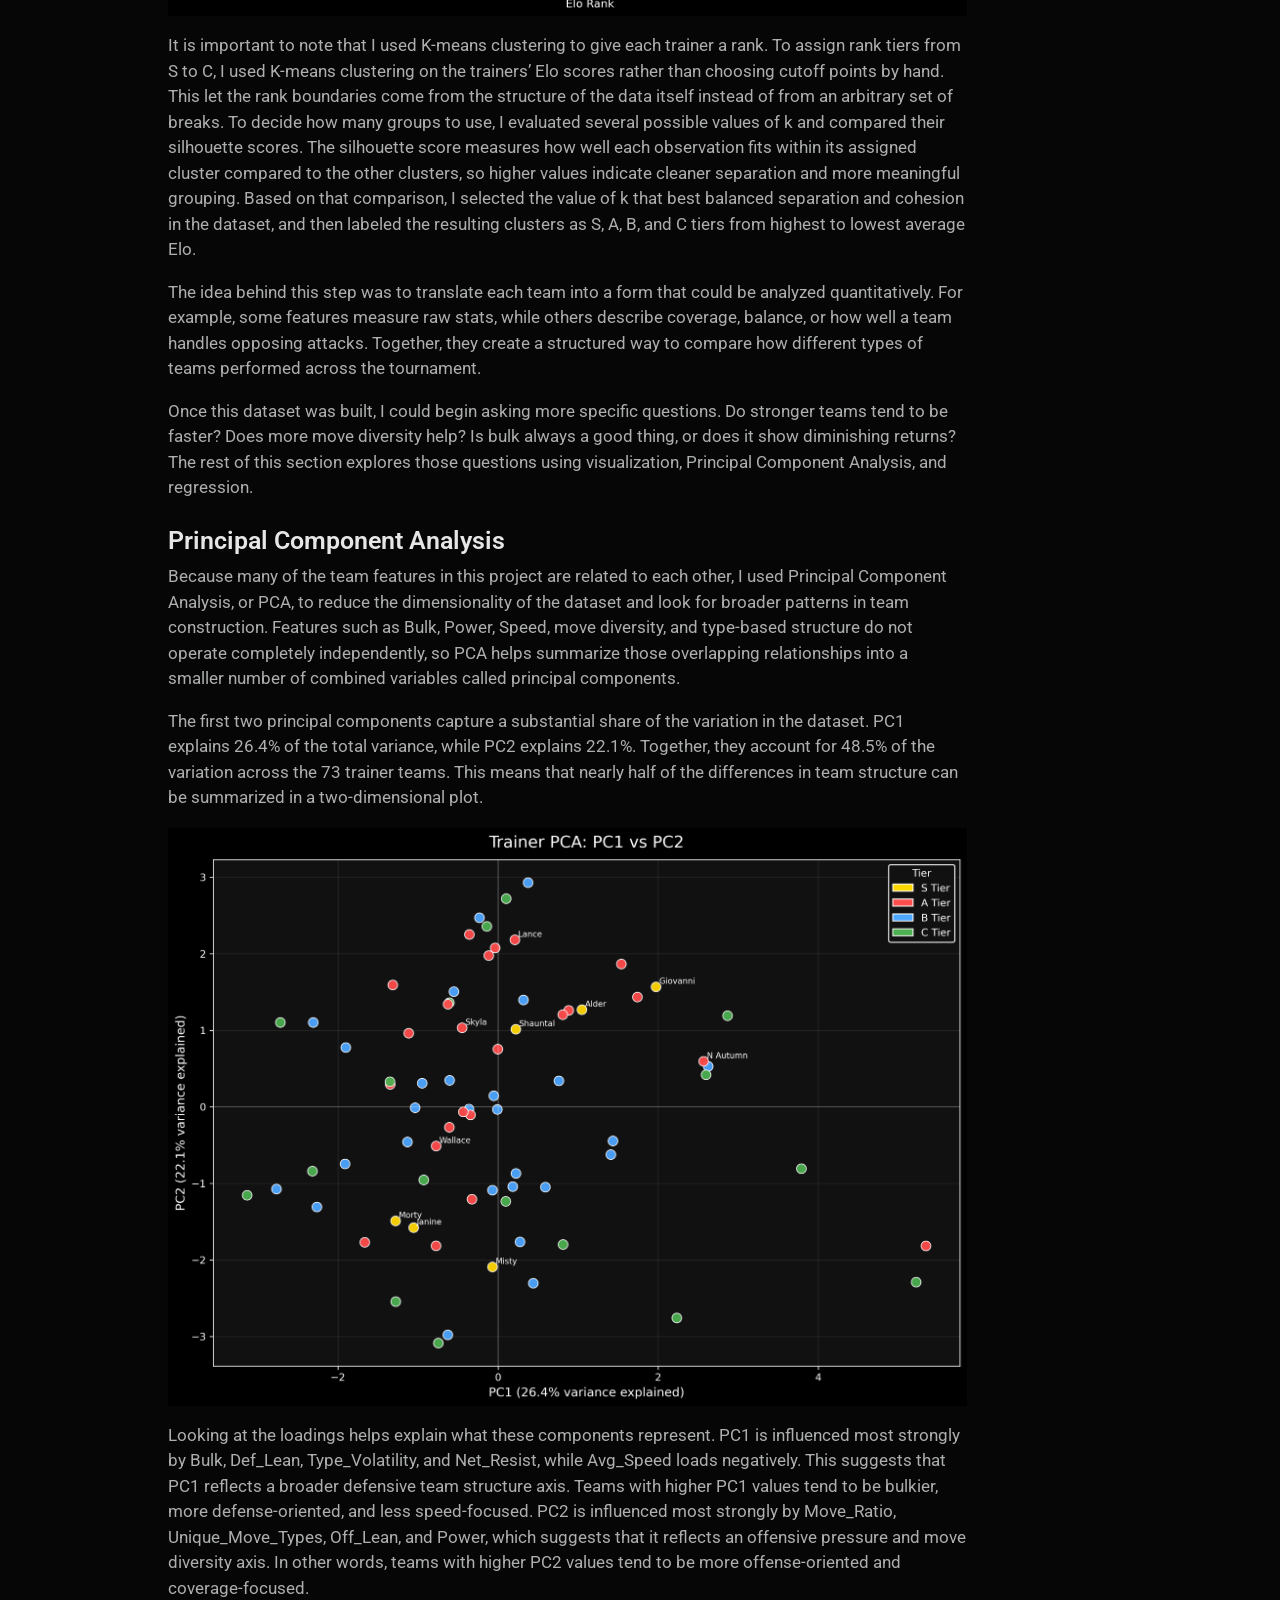
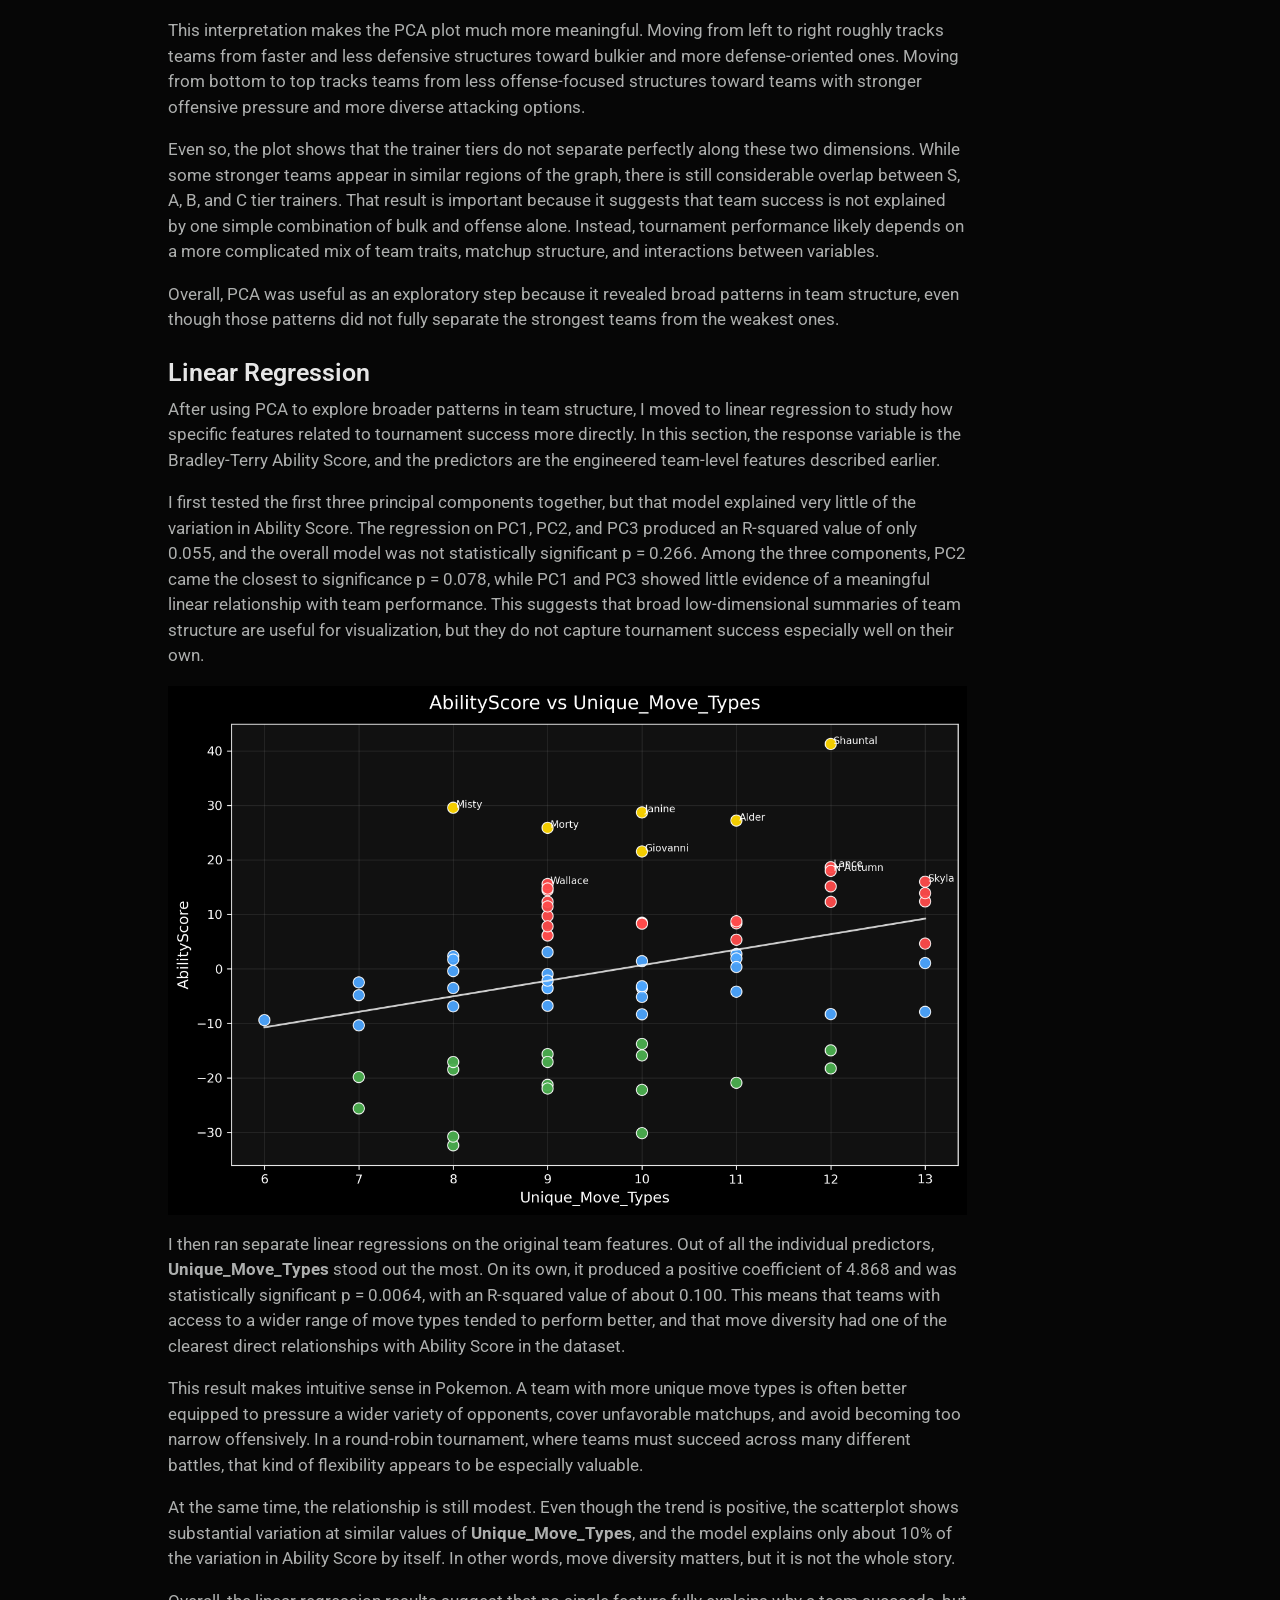
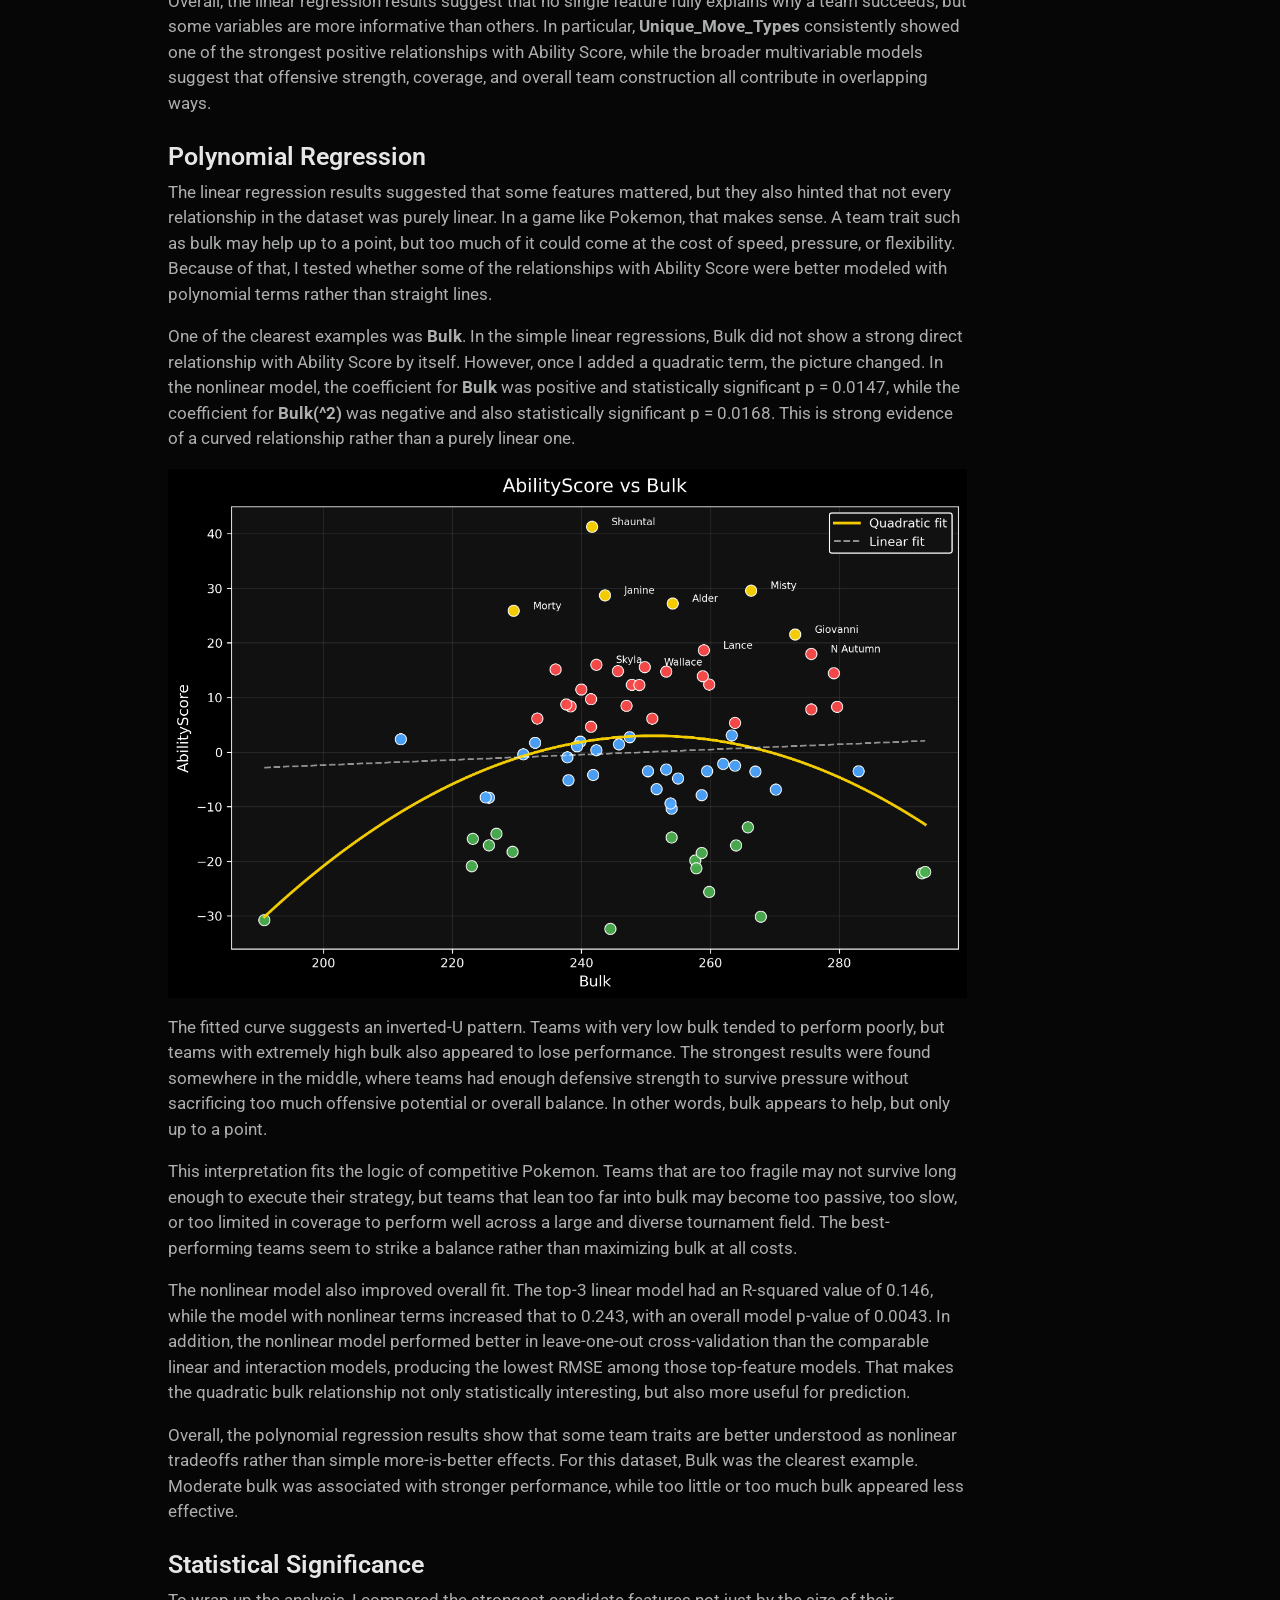
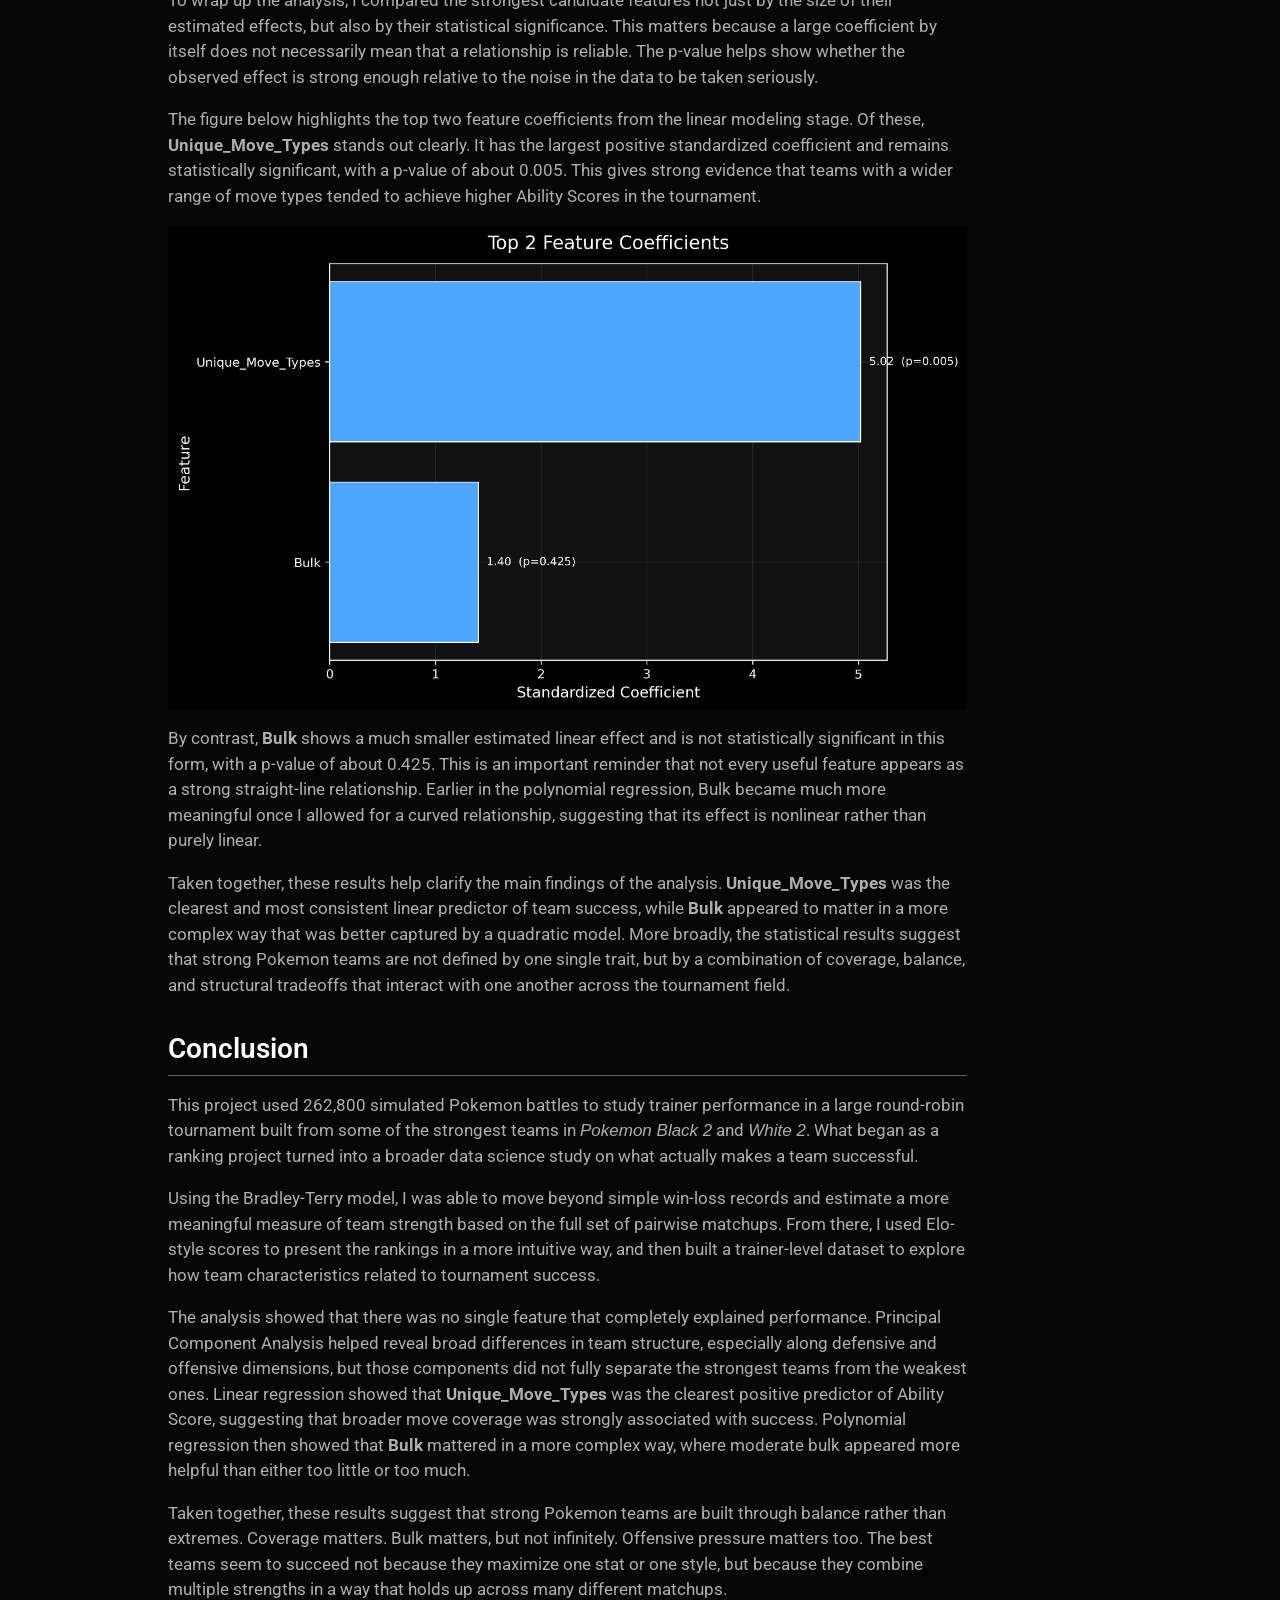
==== commit 36ec63a8: "mobile formatting fix" ====
--- a/docs/index.html
+++ b/docs/index.html
@@ -157,7 +157,7 @@
 <section id="the-simulation" class="level2">
 <h2 class="anchored" data-anchor-id="the-simulation">The Simulation</h2>
 <p>This project uses <a href="https://github.com/cRz-Shadows/Pokemon_Trainer_Tournament_Simulator">cRz-Shadows’ Pokemon Trainer Tournament Simulator</a>, so huge thanks to them for making this possible. The simulator automates battles in a specified sequence, which makes it ideal for large-scale analysis. It is built on the Pokemon Showdown battle engine and uses pipelines and threading to speed up the simulation process.</p>
-<p>The basic setup is straightforward. The simulator takes two trainer teams, gives them equally matched heuristic-based AIs, runs the battle, and outputs the result as a <code>.txt</code> battle log.</p>
+<p>The basic setup is straightforward. The simulator takes two trainer teams, gives them equally matched heuristic-based AIs, runs the battle, and outputs the result as a .txt battle log.</p>
 <p>For this project, I simulated a 73-trainer round-robin tournament and ran each matchup 100 times. In other words, every trainer battled every other trainer a total of 100 times. That comes out to 262,800 total battles.</p>
 <p>Once those battles were completed, I was able to parse the battle logs for data analysis and also convert them into viewable battle replays. Here is an example of one of those logs converted into an HTML replay. Check out the classic battle below!</p>
 <iframe src="Data/Tour100/battles_html/Blue_vs_Red.html" width="100%" height="600px" style="border: 1px solid #ccc; border-radius: 8px;">
